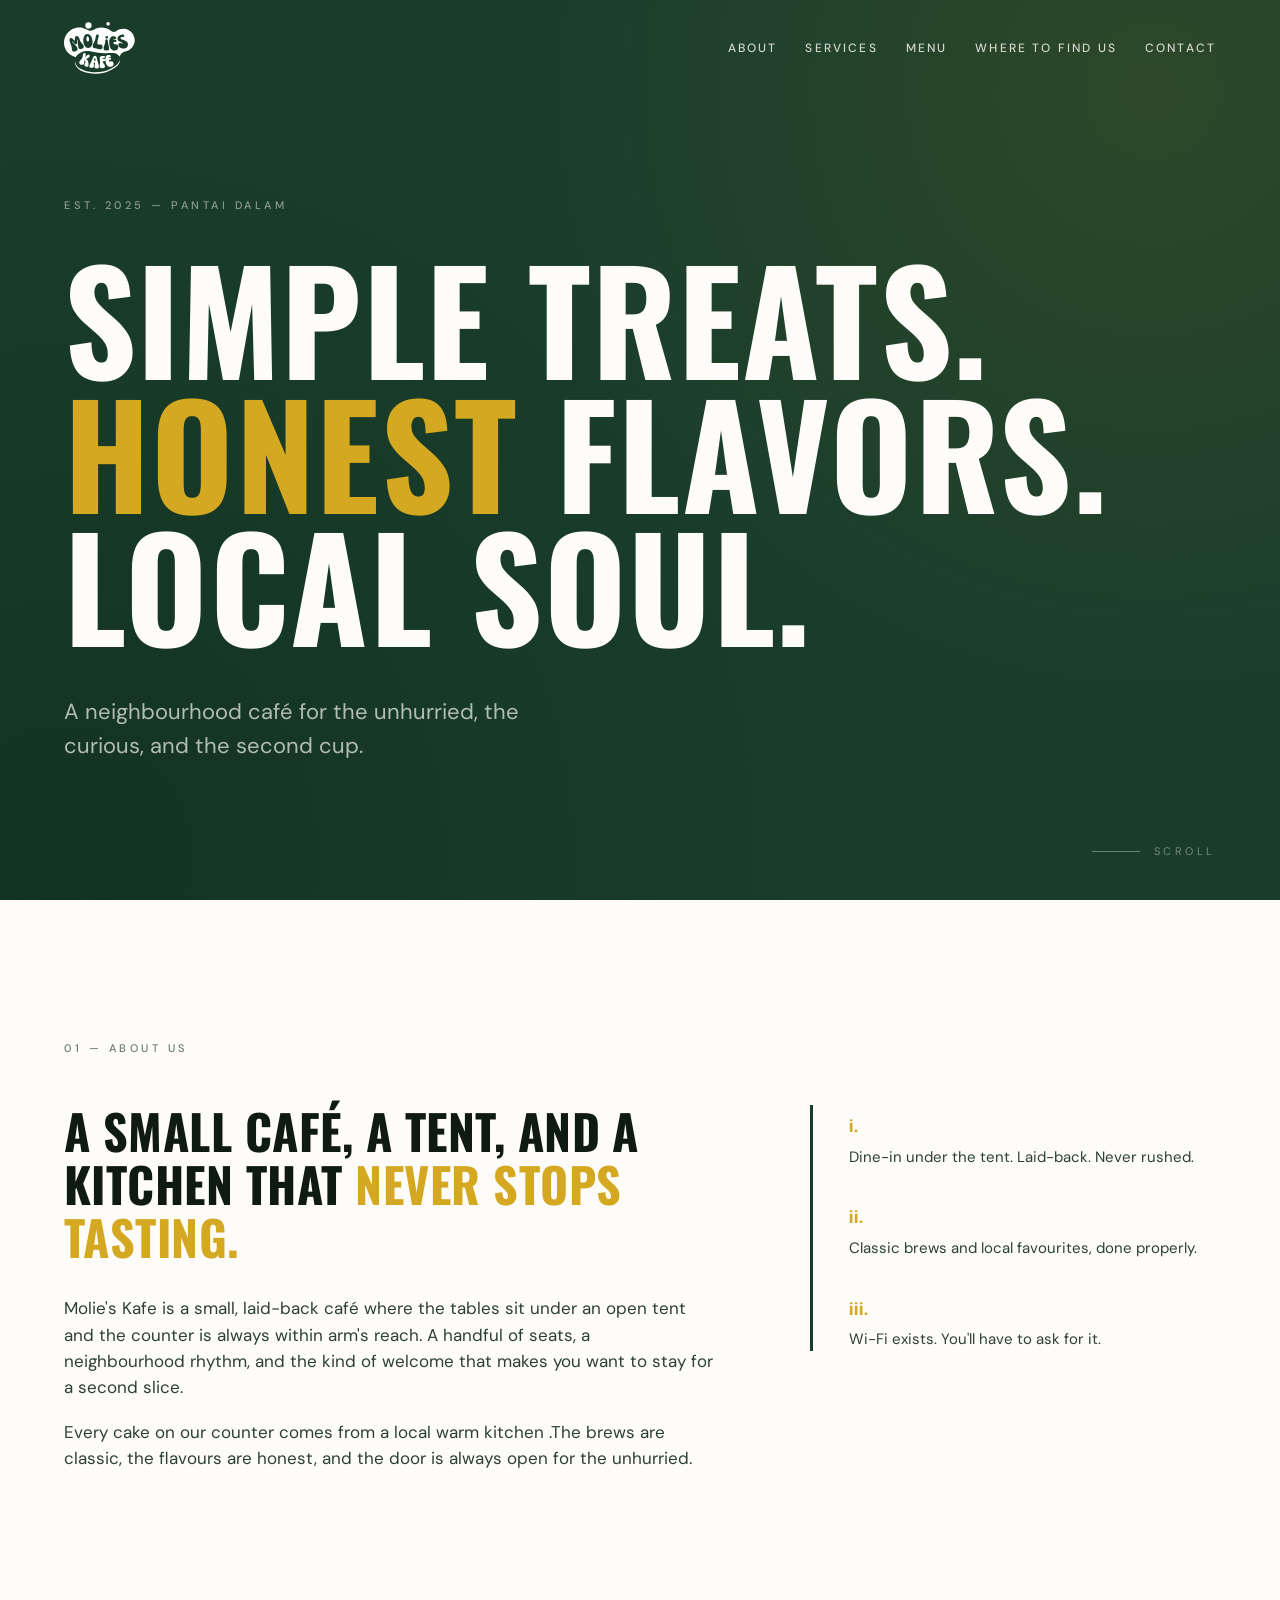
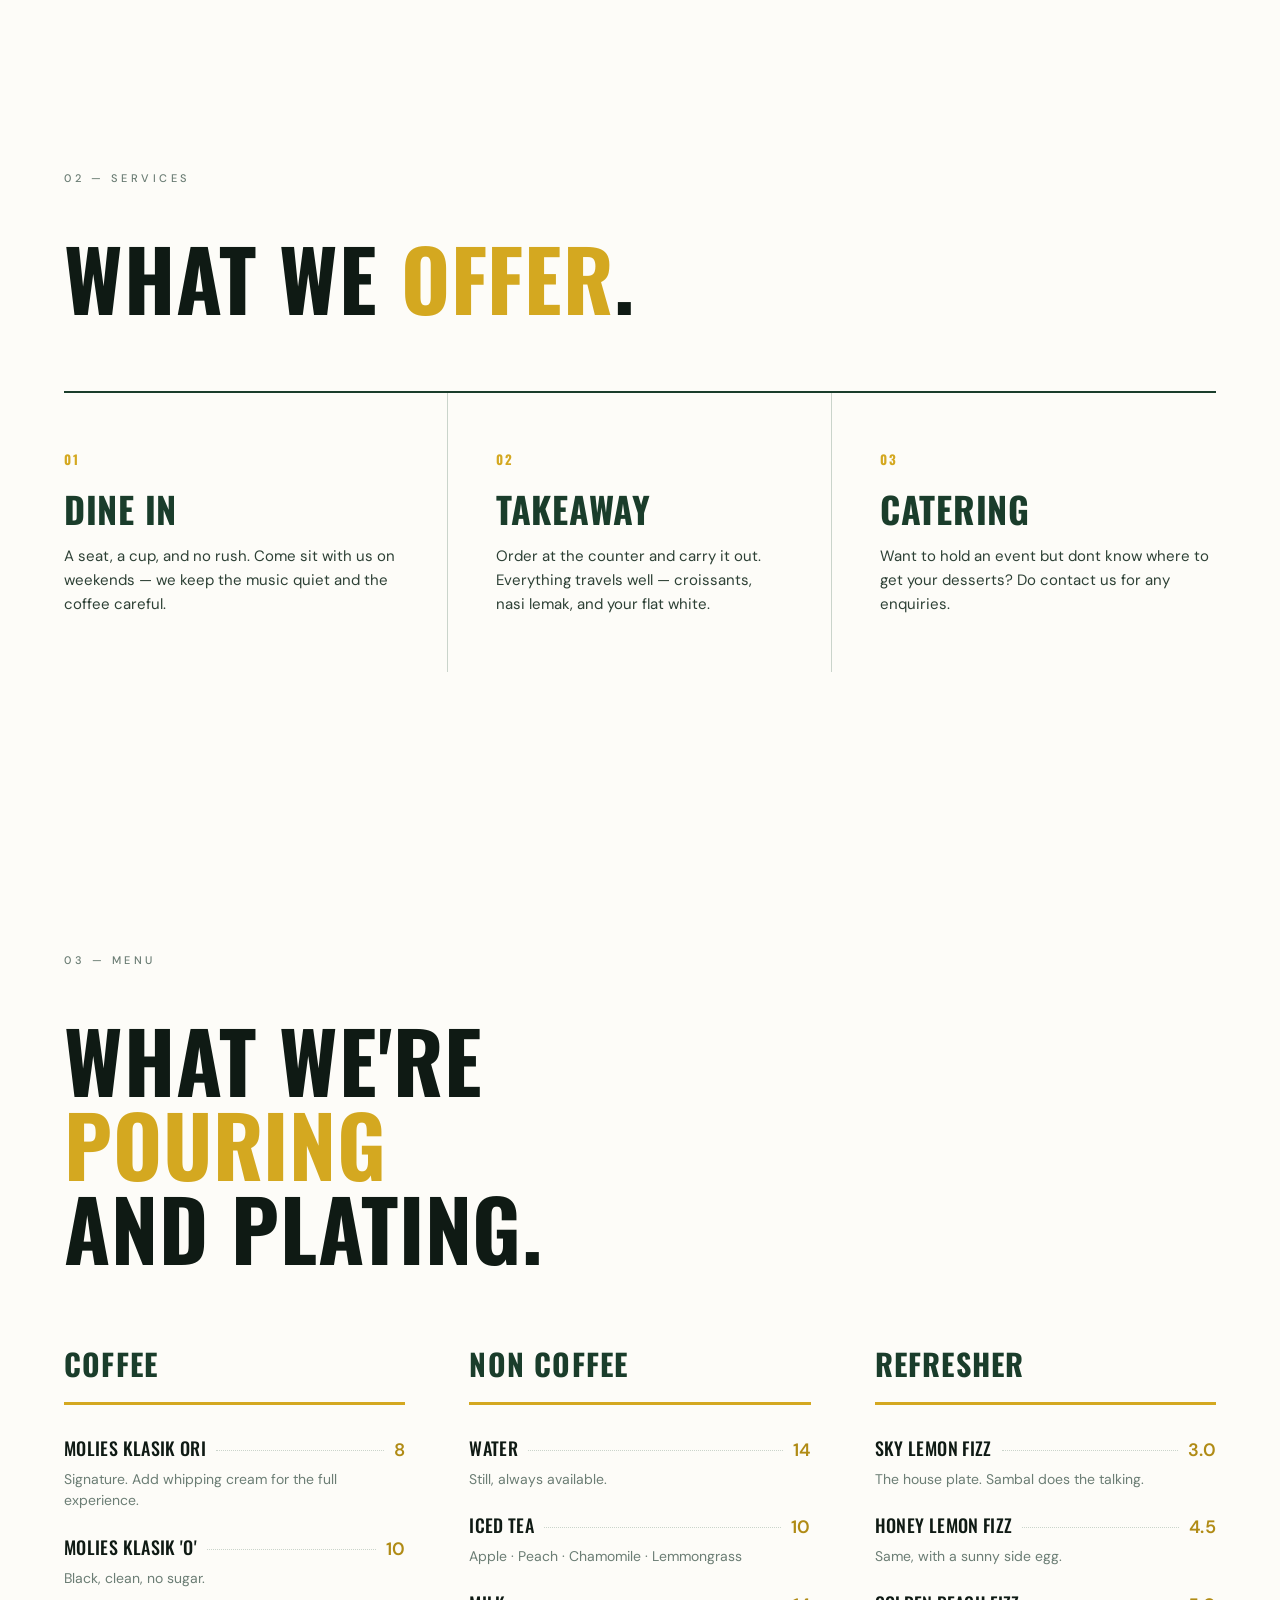
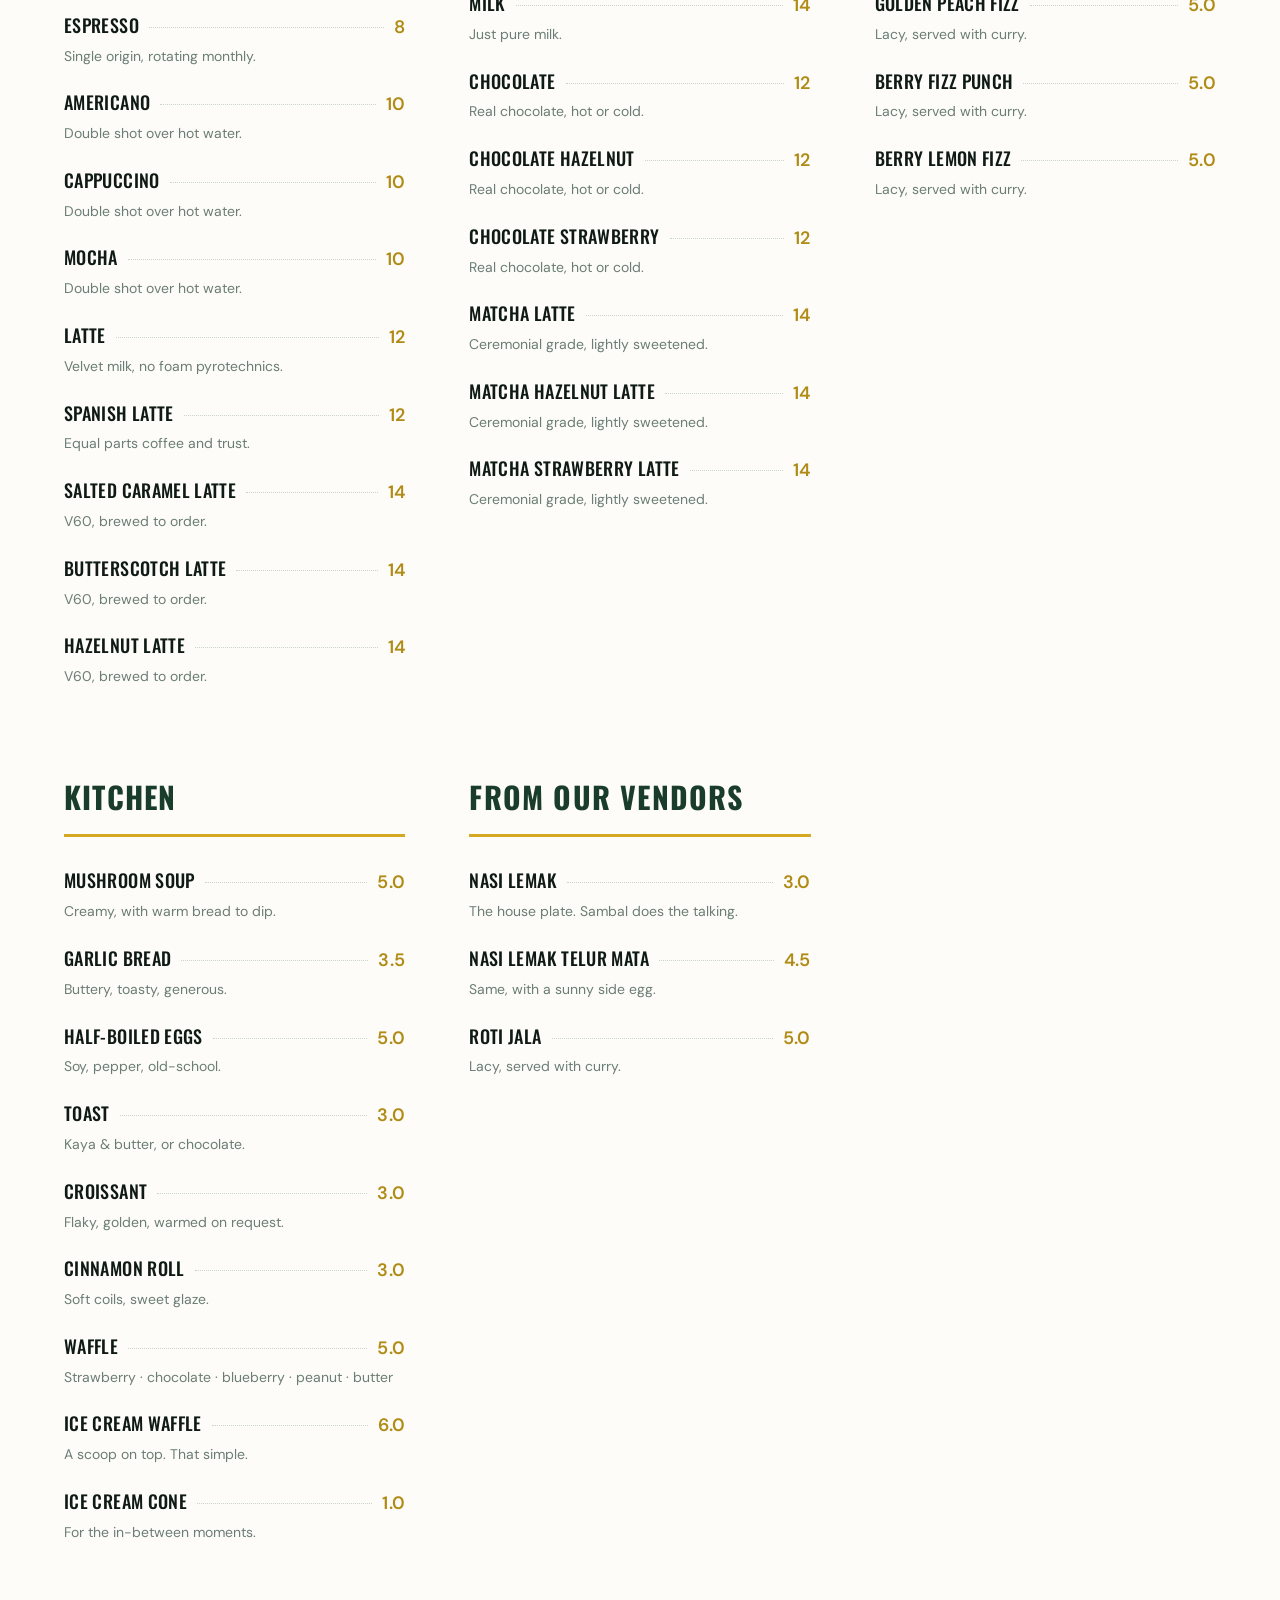
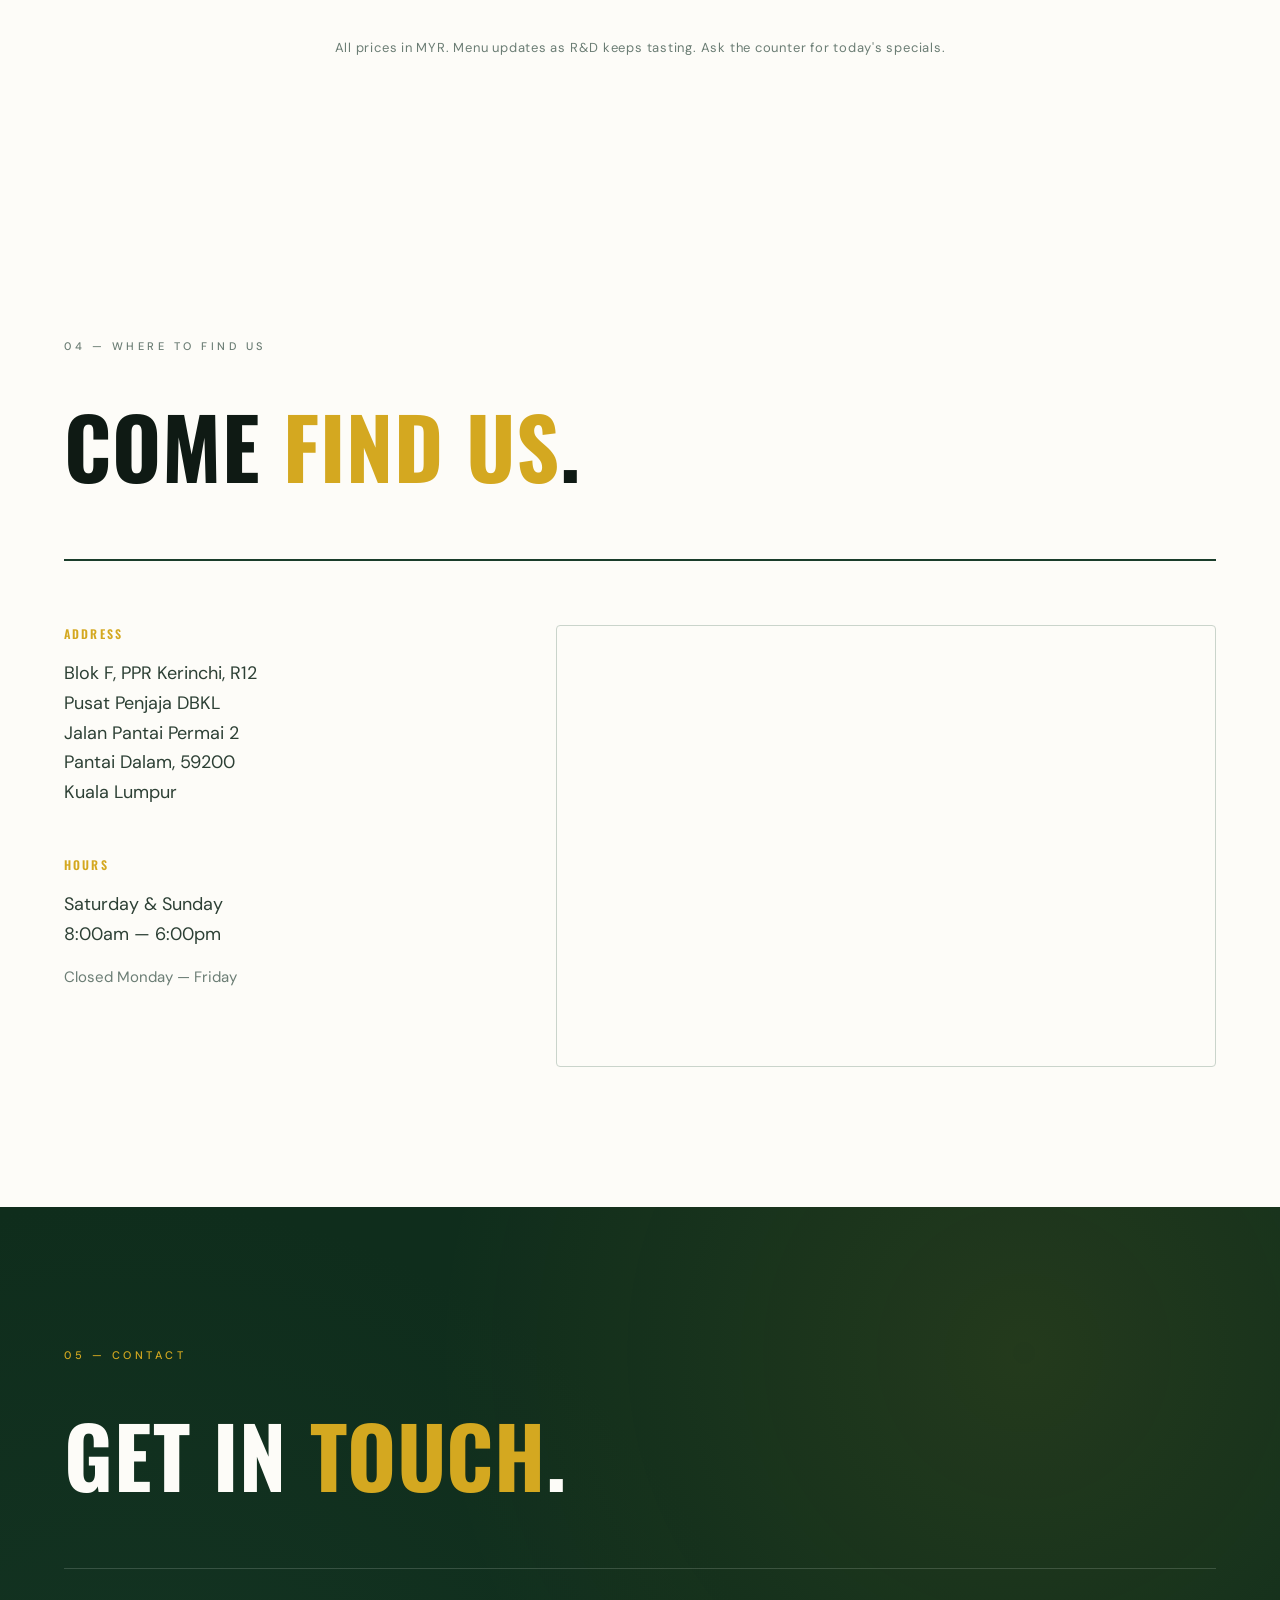
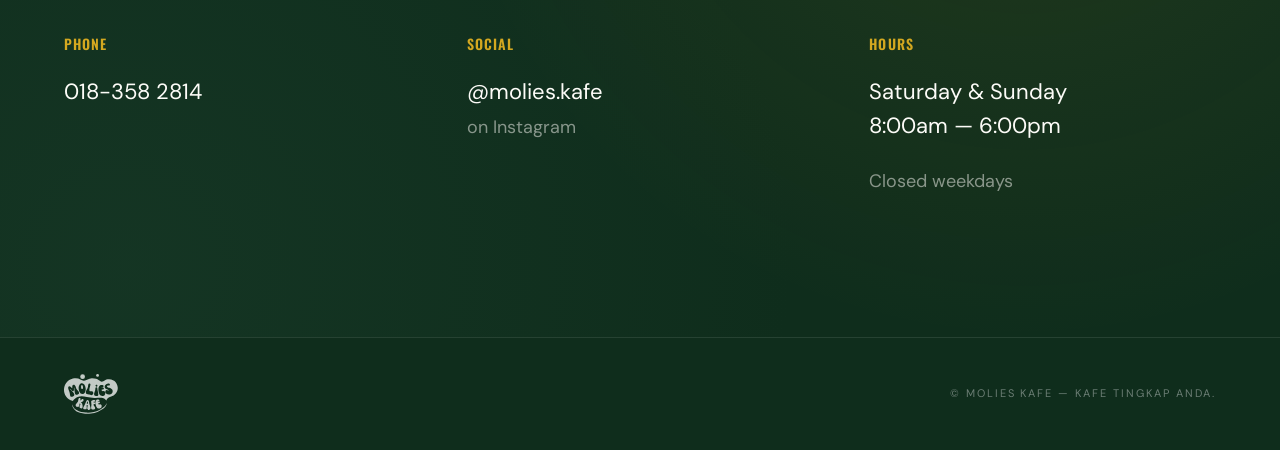
==== index.html @ 30ee0d77 "draft: menu copywriting" ====
<!DOCTYPE html>
<html lang="en">
<head>
  <meta charset="UTF-8" />
  <meta name="viewport" content="width=device-width, initial-scale=1.0" />
  <title>Molies Kafe — Slow Coffee, Quiet Mornings</title>
  <meta name="description" content="A neighbourhood café in Petaling Jaya serving carefully sourced coffee and unhurried food in a warm, lived-in space." />

  <link rel="preconnect" href="https://fonts.googleapis.com" />
  <link rel="preconnect" href="https://fonts.gstatic.com" crossorigin />
  <link href="https://fonts.googleapis.com/css2?family=Oswald:wght@400;500;600;700&family=DM+Sans:ital,opsz,wght@0,9..40,300;0,9..40,400;0,9..40,500;0,9..40,600;1,9..40,400&display=swap" rel="stylesheet" />

  <link rel="stylesheet" href="styles.css" />
</head>
<body>

  <!-- ============ HEADER ============ -->
  <header class="site-header" id="siteHeader">
    <a href="#top" class="logo"><img src="logo.svg" alt="Molies Kafe" class="logo-img" /></a>
    <nav class="nav" id="nav">
      <a href="#about">About</a>
      <a href="#services">Services</a>
      <a href="#menu">Menu</a>
      <a href="#find-us">Where to Find Us</a>
      <a href="#contact">Contact</a>
    </nav>
    <button class="nav-toggle" id="navToggle" aria-label="Toggle menu">
      <span></span><span></span><span></span>
    </button>
  </header>

  <!-- ============ HERO ============ -->
  <section class="hero" id="top">
    <div class="hero-inner">
      <div class="hero-meta">Est. 2025 — Pantai Dalam</div>
      <h1 class="hero-title">
        Simple Treats.<br />
        <em>Honest</em> Flavors.<br />
        Local Soul.
      </h1>
      <p class="hero-sub">A neighbourhood café for the unhurried, the curious, and the second cup.</p>
      <div class="hero-cue" aria-hidden="true">
        <span class="cue-line"></span>
        <span>Scroll</span>
      </div>
    </div>
  </section>

  <!-- ============ ABOUT ============ -->
  <section class="section" id="about">
    <div class="section-label">01 — About Us</div>
    <div class="about-grid">
      <div class="about-text">
        <h2>A small café, a tent, and a kitchen that <em>never stops tasting.</em></h2>
        <p>Molie's Kafe is a small, laid-back café where the tables sit under an open tent and the counter is always within arm's reach. A handful of seats, a neighbourhood rhythm, and the kind of welcome that makes you want to stay for a second slice.</p>
        <p>Every cake on our counter comes from a local warm kitchen .The brews are classic, the flavours are honest, and the door is always open for the unhurried.</p>
      </div>
      <aside class="about-side">
        <div class="value">
          <div class="value-num">i.</div>
          <div class="value-text">Dine-in under the tent. Laid-back. Never rushed.</div>
        </div>
        <div class="value">
          <div class="value-num">ii.</div>
          <div class="value-text">Classic brews and local favourites, done properly.</div>
        </div>
        <div class="value">
          <div class="value-num">iii.</div>
          <div class="value-text">Wi-Fi exists. You'll have to ask for it.</div>
        </div>
      </aside>
    </div>
  </section>

  <!-- ============ SERVICES ============ -->
  <section class="section services" id="services">
    <div class="section-label">02 — Services</div>
    <h2 class="section-title">What we <em>offer</em>.</h2>

    <div class="services-grid">
      <div class="service-card">
        <div class="service-num">01</div>
        <h3 class="service-title">Dine In</h3>
        <p class="service-desc">A seat, a cup, and no rush. Come sit with us on weekends — we keep the music quiet and the coffee careful.</p>
      </div>

      <div class="service-card">
        <div class="service-num">02</div>
        <h3 class="service-title">Takeaway</h3>
        <p class="service-desc">Order at the counter and carry it out. Everything travels well — croissants, nasi lemak, and your flat white.</p>
      </div>

      <div class="service-card">
        <div class="service-num">03</div>
        <h3 class="service-title">Catering</h3>
        <p class="service-desc">Want to hold an event but dont know where to get your desserts? Do contact us for any enquiries.</p>
      </div>
    </div>
  </section>

  <!-- ============ MENU ============ -->
  <section class="section menu" id="menu">
    <div class="section-label">03 — Menu</div>
    <h2 class="section-title">What we're <em>pouring</em><br />and plating.</h2>

    <div class="menu-grid">
      <div class="menu-col">
        <h3 class="menu-cat">Coffee</h3>
        <div class="menu-item">
          <div class="menu-item-name"><span>Molies Klasik Ori</span><span class="dots"></span><span class="menu-price">8</span></div>
          <div class="menu-item-desc">Signature. Add whipping cream for the full experience.</div>
        </div>
        <div class="menu-item">
          <div class="menu-item-name"><span>Molies Klasik 'O'</span><span class="dots"></span><span class="menu-price">10</span></div>
          <div class="menu-item-desc">Black, clean, no sugar.</div>
        </div>
        <div class="menu-item">
          <div class="menu-item-name"><span>Espresso</span><span class="dots"></span><span class="menu-price">8</span></div>
          <div class="menu-item-desc">Single origin, rotating monthly.</div>
        </div>
        <div class="menu-item">
          <div class="menu-item-name"><span>Americano</span><span class="dots"></span><span class="menu-price">10</span></div>
          <div class="menu-item-desc">Double shot over hot water.</div>
        </div>
        <div class="menu-item">
          <div class="menu-item-name"><span>Cappuccino</span><span class="dots"></span><span class="menu-price">10</span></div>
          <div class="menu-item-desc">Double shot over hot water.</div>
        </div>
        <div class="menu-item">
          <div class="menu-item-name"><span>Mocha</span><span class="dots"></span><span class="menu-price">10</span></div>
          <div class="menu-item-desc">Double shot over hot water.</div>
        </div>
        <div class="menu-item">
          <div class="menu-item-name"><span>Latte</span><span class="dots"></span><span class="menu-price">12</span></div>
          <div class="menu-item-desc">Velvet milk, no foam pyrotechnics.</div>
        </div>
        <div class="menu-item">
          <div class="menu-item-name"><span>Spanish Latte</span><span class="dots"></span><span class="menu-price">12</span></div>
          <div class="menu-item-desc">Equal parts coffee and trust.</div>
        </div>
        <div class="menu-item">
          <div class="menu-item-name"><span>Salted Caramel Latte</span><span class="dots"></span><span class="menu-price">14</span></div>
          <div class="menu-item-desc">V60, brewed to order.</div>
        </div>
        <div class="menu-item">
          <div class="menu-item-name"><span>Butterscotch Latte</span><span class="dots"></span><span class="menu-price">14</span></div>
          <div class="menu-item-desc">V60, brewed to order.</div>
        </div>
        <div class="menu-item">
          <div class="menu-item-name"><span>Hazelnut Latte</span><span class="dots"></span><span class="menu-price">14</span></div>
          <div class="menu-item-desc">V60, brewed to order.</div>
        </div>
      </div>

      <div class="menu-col">
        <h3 class="menu-cat">Non Coffee</h3>
        <div class="menu-item">
          <div class="menu-item-name"><span>Water</span><span class="dots"></span><span class="menu-price">14</span></div>
          <div class="menu-item-desc">Still, always available.</div>
        </div>
        <div class="menu-item">
          <div class="menu-item-name"><span>Iced Tea</span><span class="dots"></span><span class="menu-price">10</span></div>
          <div class="menu-item-desc">Apple · Peach · Chamomile · Lemmongrass</div>
        </div>
        <div class="menu-item">
          <div class="menu-item-name"><span>Milk</span><span class="dots"></span><span class="menu-price">14</span></div>
          <div class="menu-item-desc">Just pure milk.</div>
        </div>
        <div class="menu-item">
          <div class="menu-item-name"><span>Chocolate</span><span class="dots"></span><span class="menu-price">12</span></div>
          <div class="menu-item-desc">Real chocolate, hot or cold.</div>
        </div>
        <div class="menu-item">
          <div class="menu-item-name"><span>Chocolate Hazelnut</span><span class="dots"></span><span class="menu-price">12</span></div>
          <div class="menu-item-desc">Real chocolate, hot or cold.</div>
        </div>
        <div class="menu-item">
          <div class="menu-item-name"><span>Chocolate Strawberry</span><span class="dots"></span><span class="menu-price">12</span></div>
          <div class="menu-item-desc">Real chocolate, hot or cold.</div>
        </div>
        <div class="menu-item">
          <div class="menu-item-name"><span>Matcha Latte</span><span class="dots"></span><span class="menu-price">14</span></div>
          <div class="menu-item-desc">Ceremonial grade, lightly sweetened.</div>
        </div>
        <div class="menu-item">
          <div class="menu-item-name"><span>Matcha Hazelnut Latte</span><span class="dots"></span><span class="menu-price">14</span></div>
          <div class="menu-item-desc">Ceremonial grade, lightly sweetened.</div>
        </div>
        <div class="menu-item">
          <div class="menu-item-name"><span>Matcha Strawberry Latte</span><span class="dots"></span><span class="menu-price">14</span></div>
          <div class="menu-item-desc">Ceremonial grade, lightly sweetened.</div>
        </div>
      </div>

      <div class="menu-col">
        <h3 class="menu-cat">Refresher</h3>
        <div class="menu-item">
          <div class="menu-item-name"><span>Sky Lemon Fizz</span><span class="dots"></span><span class="menu-price">3.0</span></div>
          <div class="menu-item-desc">The house plate. Sambal does the talking.</div>
        </div>
        <div class="menu-item">
          <div class="menu-item-name"><span>Honey Lemon Fizz</span><span class="dots"></span><span class="menu-price">4.5</span></div>
          <div class="menu-item-desc">Same, with a sunny side egg.</div>
        </div>
        <div class="menu-item">
          <div class="menu-item-name"><span>Golden Peach Fizz</span><span class="dots"></span><span class="menu-price">5.0</span></div>
          <div class="menu-item-desc">Lacy, served with curry.</div>
        </div>
        <div class="menu-item">
          <div class="menu-item-name"><span>Berry Fizz Punch</span><span class="dots"></span><span class="menu-price">5.0</span></div>
          <div class="menu-item-desc">Lacy, served with curry.</div>
        </div>
        <div class="menu-item">
          <div class="menu-item-name"><span>Berry Lemon Fizz</span><span class="dots"></span><span class="menu-price">5.0</span></div>
          <div class="menu-item-desc">Lacy, served with curry.</div>
        </div>
      </div>

      <div class="menu-col">
        <h3 class="menu-cat">Kitchen</h3>
        <div class="menu-item">
          <div class="menu-item-name"><span>Mushroom Soup</span><span class="dots"></span><span class="menu-price">5.0</span></div>
          <div class="menu-item-desc">Creamy, with warm bread to dip.</div>
        </div>
        <div class="menu-item">
          <div class="menu-item-name"><span>Garlic Bread</span><span class="dots"></span><span class="menu-price">3.5</span></div>
          <div class="menu-item-desc">Buttery, toasty, generous.</div>
        </div>
        <div class="menu-item">
          <div class="menu-item-name"><span>Half-Boiled Eggs</span><span class="dots"></span><span class="menu-price">5.0</span></div>
          <div class="menu-item-desc">Soy, pepper, old-school.</div>
        </div>
        <div class="menu-item">
          <div class="menu-item-name"><span>Toast</span><span class="dots"></span><span class="menu-price">3.0</span></div>
          <div class="menu-item-desc">Kaya & butter, or chocolate.</div>
        </div>
        <div class="menu-item">
          <div class="menu-item-name"><span>Croissant</span><span class="dots"></span><span class="menu-price">3.0</span></div>
          <div class="menu-item-desc">Flaky, golden, warmed on request.</div>
        </div>
        <div class="menu-item">
          <div class="menu-item-name"><span>Cinnamon Roll</span><span class="dots"></span><span class="menu-price">3.0</span></div>
          <div class="menu-item-desc">Soft coils, sweet glaze.</div>
        </div>
        <div class="menu-item">
          <div class="menu-item-name"><span>Waffle</span><span class="dots"></span><span class="menu-price">5.0</span></div>
          <div class="menu-item-desc">Strawberry · chocolate · blueberry · peanut · butter</div>
        </div><div class="menu-item">
          <div class="menu-item-name"><span>Ice Cream Waffle</span><span class="dots"></span><span class="menu-price">6.0</span></div>
          <div class="menu-item-desc">A scoop on top. That simple.</div>
        </div><div class="menu-item">
          <div class="menu-item-name"><span>Ice Cream Cone</span><span class="dots"></span><span class="menu-price">1.0</span></div>
          <div class="menu-item-desc">For the in-between moments.</div>
        </div>
      </div>

      <div class="menu-col">
        <h3 class="menu-cat">From Our Vendors</h3>
        <div class="menu-item">
          <div class="menu-item-name"><span>Nasi Lemak</span><span class="dots"></span><span class="menu-price">3.0</span></div>
          <div class="menu-item-desc">The house plate. Sambal does the talking.</div>
        </div>
        <div class="menu-item">
          <div class="menu-item-name"><span>Nasi Lemak Telur Mata</span><span class="dots"></span><span class="menu-price">4.5</span></div>
          <div class="menu-item-desc">Same, with a sunny side egg.</div>
        </div>
        <div class="menu-item">
          <div class="menu-item-name"><span>Roti Jala</span><span class="dots"></span><span class="menu-price">5.0</span></div>
          <div class="menu-item-desc">Lacy, served with curry.</div>
        </div>
      </div>
    </div>

    <p class="menu-note">All prices in MYR. Menu updates as R&D keeps tasting. Ask the counter for today's specials.</p>
  </section>

  <!-- ============ WHERE TO FIND US ============ -->
  <section class="section find-us-section" id="find-us">
    <div class="section-label">04 — Where to Find Us</div>
    <h2 class="section-title">Come <em>find us</em>.</h2>

    <div class="find-us-grid">
      <div class="find-us-info">
        <div class="find-us-block">
          <div class="find-us-label">Address</div>
          <p>Blok F, PPR Kerinchi, R12<br />Pusat Penjaja DBKL<br />Jalan Pantai Permai 2<br />Pantai Dalam, 59200<br />Kuala Lumpur</p>
        </div>

        <div class="find-us-block">
          <div class="find-us-label">Hours</div>
          <p>Saturday &amp; Sunday<br />8:00am — 6:00pm</p>
          <p><em>Closed Monday — Friday</em></p>
        </div>
      </div>

      <div class="find-us-map">
        <iframe
          src="https://maps.google.com/maps?q=Molies+Kafe+Pantai+Dalam+Kuala+Lumpur&output=embed"
          title="Molies Kafe location"
          allowfullscreen=""
          loading="lazy"
          referrerpolicy="no-referrer-when-downgrade">
        </iframe>
      </div>
    </div>
  </section>

  <!-- ============ CONTACT ============ -->
  <section class="section contact" id="contact">
    <div class="contact-inner">
      <div class="section-label">05 — Contact</div>
      <h2 class="section-title">Get in <em>touch</em>.</h2>

      <div class="contact-grid contact-grid--centered">
        <div class="contact-block">
          <div class="contact-label">Phone</div>
          <p>018-358 2814</p>
        </div>

        <div class="contact-block">
          <div class="contact-label">Social</div>
          <p>@molies.kafe<br /><em>on Instagram</em></p>
        </div>

        <div class="contact-block">
          <div class="contact-label">Hours</div>
          <p>Saturday &amp; Sunday<br />8:00am — 6:00pm</p>
          <p><em>Closed weekdays</em></p>
        </div>
      </div>
    </div>
  </section>

  <!-- ============ FOOTER ============ -->
  <footer class="footer">
    <div class="footer-mark"><img src="logo.svg" alt="Molies Kafe" class="logo-img logo-img--footer" /></div>
    <div class="footer-text">© Molies Kafe — Kafe tingkap anda.</div>
  </footer>

  <script src="script.js"></script>
</body>
</html>
---- styles.css ----
/* =========================================================
   MOLIES KAFE — STYLES
   Bold kampung-café aesthetic. Deep forest green + warm gold + white.
   Two fonts: Oswald (display), DM Sans (body).
   ========================================================= */

*, *::before, *::after {
  box-sizing: border-box;
  margin: 0;
  padding: 0;
}

:root {
  /* Color */
  --bg:         #FDFCF8;   /* warm white */
  --bg-warm:    #EEF3EF;   /* light green tint */
  --ink:        #0F1A14;   /* near-black */
  --ink-soft:   #2D4035;   /* dark green text */
  --muted:      #6B7D74;   /* muted green-grey */
  --accent:     #D4A820;   /* warm gold */
  --accent-deep:#B08B15;
  --green:      #1A3D2B;   /* deep forest green */
  --green-dark: #0F2D1C;
  --line:       #CAD4CB;   /* green-tinted hairline */

  /* Type */
  --font-display: 'Oswald', 'Impact', sans-serif;
  --font-body:    'DM Sans', system-ui, sans-serif;

  /* Layout */
  --container: 1280px;
  --gutter:    clamp(20px, 5vw, 64px);
}

html { scroll-behavior: smooth; }

body {
  background: var(--bg);
  color: var(--ink);
  font-family: var(--font-body);
  font-weight: 400;
  line-height: 1.55;
  font-size: 17px;
  -webkit-font-smoothing: antialiased;
  text-rendering: optimizeLegibility;
  overflow-x: hidden;
}

a { color: inherit; text-decoration: none; }
img { max-width: 100%; display: block; }
button { font: inherit; }

/* =========================================================
   HEADER
   ========================================================= */
.site-header {
  position: fixed;
  top: 0; left: 0; right: 0;
  z-index: 100;
  display: flex;
  align-items: center;
  justify-content: space-between;
  padding: 22px var(--gutter);
  transition: background 0.3s ease, padding 0.3s ease, border-color 0.3s ease;
  border-bottom: 1px solid transparent;
}

.site-header.scrolled {
  background: rgba(15, 45, 28, 0.96);
  backdrop-filter: blur(10px);
  -webkit-backdrop-filter: blur(10px);
  padding: 14px var(--gutter);
  border-bottom-color: rgba(202, 212, 203, 0.15);
}

.logo {
  display: flex;
  align-items: center;
  flex-shrink: 0;
}

.logo-img {
  height: 52px;
  width: auto;
  display: block;
}

.logo-img--footer {
  height: 40px;
  opacity: 0.75;
}

.nav { display: flex; gap: 28px; }

.nav a {
  font-size: 12px;
  font-weight: 500;
  text-transform: uppercase;
  letter-spacing: 0.18em;
  color: rgba(253, 252, 248, 0.8);
  position: relative;
  padding: 6px 0;
  transition: color 0.2s ease;
}
.nav a::after {
  content: '';
  position: absolute;
  bottom: 0; left: 0;
  width: 0;
  height: 2px;
  background: var(--accent);
  transition: width 0.35s ease;
}
.nav a:hover { color: var(--accent); }
.nav a:hover::after { width: 100%; }

.nav-toggle {
  display: none;
  flex-direction: column;
  gap: 5px;
  background: none;
  border: none;
  cursor: pointer;
  padding: 8px;
  z-index: 101;
}
.nav-toggle span {
  width: 24px;
  height: 1.5px;
  background: #FDFCF8;
  transition: transform 0.3s, opacity 0.3s;
}
.nav-toggle.open span:nth-child(1) { transform: translateY(7px) rotate(45deg); }
.nav-toggle.open span:nth-child(2) { opacity: 0; }
.nav-toggle.open span:nth-child(3) { transform: translateY(-7px) rotate(-45deg); }

/* =========================================================
   HERO
   ========================================================= */
.hero {
  position: relative;
  background: var(--green);
  overflow: hidden;
}
.hero::before {
  content: '';
  position: absolute;
  inset: 0;
  background:
    radial-gradient(circle at 90% 10%, rgba(212, 168, 32, 0.1) 0%, transparent 45%),
    radial-gradient(circle at 5% 95%, rgba(15, 45, 28, 0.6) 0%, transparent 50%);
  pointer-events: none;
}

.hero-inner {
  position: relative;
  z-index: 2;
  max-width: var(--container);
  margin: 0 auto;
  padding: 160px var(--gutter) 100px;
  display: flex;
  flex-direction: column;
  justify-content: center;
  min-height: 100vh;
}

.hero-meta {
  font-size: 11px;
  letter-spacing: 0.32em;
  font-weight: 500;
  color: rgba(253, 252, 248, 0.5);
  margin-bottom: 36px;
  text-transform: uppercase;
  animation: fadeUp 0.9s ease-out backwards;
}

.hero-title {
  font-family: var(--font-display);
  font-weight: 700;
  font-size: clamp(48px, 11vw, 168px);
  line-height: 0.95;
  letter-spacing: 0.01em;
  color: #FDFCF8;
  margin-bottom: 44px;
  text-transform: uppercase;
  animation: fadeUp 1s ease-out 0.1s backwards;
}
.hero-title em {
  font-style: normal;
  color: var(--accent);
}

.hero-sub {
  font-family: var(--font-body);
  font-size: clamp(18px, 2vw, 22px);
  font-weight: 400;
  color: rgba(253, 252, 248, 0.68);
  max-width: 480px;
  animation: fadeUp 1s ease-out 0.3s backwards;
}

.hero-cue {
  position: absolute;
  bottom: 40px;
  right: var(--gutter);
  display: flex;
  align-items: center;
  gap: 14px;
  font-size: 11px;
  letter-spacing: 0.32em;
  text-transform: uppercase;
  color: rgba(253, 252, 248, 0.4);
  animation: fadeUp 1s ease-out 0.6s backwards;
}
.cue-line {
  width: 48px;
  height: 1px;
  background: rgba(253, 252, 248, 0.35);
  animation: cuePulse 2.4s ease-in-out infinite;
}

@keyframes fadeUp {
  from { opacity: 0; transform: translateY(28px); }
  to   { opacity: 1; transform: translateY(0); }
}
@keyframes cuePulse {
  0%, 100% { opacity: 0.4; transform: scaleX(0.8); transform-origin: left; }
  50%      { opacity: 1;   transform: scaleX(1);   transform-origin: left; }
}

/* =========================================================
   SECTION SHARED
   ========================================================= */
.section {
  position: relative;
  z-index: 2;
  max-width: var(--container);
  margin: 0 auto;
  padding: 140px var(--gutter);
}

.section-label {
  font-size: 11px;
  letter-spacing: 0.32em;
  text-transform: uppercase;
  color: var(--muted);
  margin-bottom: 48px;
  font-weight: 500;
}

.section-title {
  font-family: var(--font-display);
  font-weight: 700;
  font-size: clamp(40px, 7vw, 84px);
  line-height: 1.0;
  letter-spacing: 0.01em;
  margin-bottom: 72px;
  max-width: 14ch;
  text-transform: uppercase;
}
.section-title em {
  font-style: normal;
  color: var(--accent);
}

/* =========================================================
   ABOUT
   ========================================================= */
.about-grid {
  display: grid;
  grid-template-columns: 1.6fr 1fr;
  gap: 96px;
  align-items: start;
}

.about-text h2 {
  font-family: var(--font-display);
  font-weight: 700;
  font-size: clamp(28px, 4vw, 48px);
  line-height: 1.1;
  letter-spacing: 0.01em;
  margin-bottom: 32px;
  text-transform: uppercase;
}
.about-text h2 em { font-style: normal; color: var(--accent); }

.about-text p {
  margin-bottom: 18px;
  color: var(--ink-soft);
  max-width: 56ch;
}

.about-side {
  display: flex;
  flex-direction: column;
  gap: 36px;
  border-left: 3px solid var(--green);
  padding-left: 36px;
  padding-top: 8px;
}

.value-num {
  font-family: var(--font-display);
  font-weight: 700;
  font-size: 16px;
  color: var(--accent);
  margin-bottom: 8px;
  letter-spacing: 0.06em;
}
.value-text {
  font-size: 15px;
  color: var(--ink-soft);
  line-height: 1.5;
}

/* =========================================================
   SERVICES
   ========================================================= */
.services-grid {
  display: grid;
  grid-template-columns: repeat(3, 1fr);
  gap: 0;
  border-top: 2px solid var(--green);
}

.service-card {
  padding: 56px 48px 56px 0;
  border-right: 1px solid var(--line);
  padding-right: 48px;
}
.service-card:first-child { padding-left: 0; }
.service-card:last-child { border-right: none; padding-right: 0; padding-left: 48px; }
.service-card:nth-child(2) { padding-left: 48px; }

.service-num {
  font-family: var(--font-display);
  font-weight: 700;
  font-size: 13px;
  color: var(--accent);
  letter-spacing: 0.12em;
  margin-bottom: 20px;
}

.service-title {
  font-family: var(--font-display);
  font-weight: 700;
  font-size: clamp(24px, 3vw, 36px);
  line-height: 1.1;
  letter-spacing: 0.02em;
  text-transform: uppercase;
  color: var(--green);
  margin-bottom: 16px;
}

.service-desc {
  font-size: 15px;
  color: var(--ink-soft);
  line-height: 1.6;
  max-width: 34ch;
}

/* =========================================================
   WHERE TO FIND US
   ========================================================= */
.find-us-grid {
  display: grid;
  grid-template-columns: 1fr 1.6fr;
  gap: 80px;
  align-items: start;
  border-top: 2px solid var(--green);
  padding-top: 64px;
}

.find-us-info {
  display: flex;
  flex-direction: column;
  gap: 48px;
}

.find-us-label {
  font-family: var(--font-display);
  font-weight: 600;
  font-size: 12px;
  color: var(--accent);
  letter-spacing: 0.18em;
  text-transform: uppercase;
  margin-bottom: 16px;
}

.find-us-block p {
  font-size: 18px;
  line-height: 1.65;
  color: var(--ink-soft);
  margin-bottom: 12px;
}
.find-us-block p:last-child { margin-bottom: 0; }
.find-us-block p em {
  font-style: normal;
  color: var(--muted);
  font-size: 15px;
}

.find-us-map {
  border-radius: 4px;
  overflow: hidden;
  border: 1px solid var(--line);
}
.find-us-map iframe {
  width: 100%;
  height: 440px;
  border: 0;
  display: block;
}

/* =========================================================
   MENU
   ========================================================= */
.menu-grid {
  display: grid;
  grid-template-columns: repeat(3, 1fr);
  gap: 64px 64px;
}

.menu-cat {
  font-family: var(--font-display);
  font-weight: 700;
  font-size: 30px;
  color: var(--green);
  margin-bottom: 30px;
  padding-bottom: 14px;
  border-bottom: 3px solid var(--accent);
  letter-spacing: 0.04em;
  text-transform: uppercase;
}

.menu-item { margin-bottom: 22px; }

.menu-item-name {
  display: flex;
  align-items: baseline;
  font-family: var(--font-display);
  font-weight: 500;
  font-size: 18px;
  color: var(--ink);
  margin-bottom: 4px;
  gap: 10px;
  letter-spacing: 0.02em;
  text-transform: uppercase;
}
.menu-item-name > span:first-child { flex-shrink: 0; }

.dots {
  flex: 1;
  border-bottom: 1px dotted var(--line);
  position: relative;
  top: -5px;
  min-width: 20px;
}

.menu-price {
  font-family: var(--font-body);
  font-weight: 600;
  color: var(--accent-deep);
  flex-shrink: 0;
}

.menu-item-desc {
  font-size: 14px;
  color: var(--muted);
}

.menu-note {
  margin-top: 72px;
  text-align: center;
  font-size: 13px;
  color: var(--muted);
  letter-spacing: 0.06em;
}

/* =========================================================
   CONTACT  (dark green band)
   ========================================================= */
.contact {
  background: var(--green-dark);
  color: var(--bg);
  max-width: 100%;
  padding-left: 0;
  padding-right: 0;
  position: relative;
  overflow: hidden;
}
.contact::before {
  content: '';
  position: absolute;
  inset: 0;
  background:
    radial-gradient(circle at 80% 20%, rgba(212, 168, 32, 0.1) 0%, transparent 50%),
    radial-gradient(circle at 10% 90%, rgba(26, 61, 43, 0.5) 0%, transparent 50%);
  pointer-events: none;
}
.contact-inner {
  position: relative;
  max-width: var(--container);
  margin: 0 auto;
  padding: 0 var(--gutter);
}

.contact .section-label { color: var(--accent); }
.contact .section-title { color: var(--bg); }

.contact-grid {
  display: grid;
  grid-template-columns: repeat(3, 1fr);
  gap: 56px;
  border-top: 1px solid rgba(202, 212, 203, 0.2);
  padding-top: 64px;
}

.contact-label {
  font-family: var(--font-display);
  font-weight: 600;
  font-size: 14px;
  color: var(--accent);
  margin-bottom: 20px;
  letter-spacing: 0.08em;
  text-transform: uppercase;
}

.contact-block p {
  font-family: var(--font-body);
  font-weight: 400;
  font-size: 22px;
  line-height: 1.55;
  margin-bottom: 20px;
  color: var(--bg);
}
.contact-block p:last-child { margin-bottom: 0; }
.contact-block p em {
  font-style: normal;
  color: rgba(253, 252, 248, 0.5);
  font-size: 18px;
}

/* =========================================================
   FOOTER
   ========================================================= */
.footer {
  background: var(--green-dark);
  color: var(--muted);
  padding: 36px var(--gutter);
  display: flex;
  justify-content: space-between;
  align-items: center;
  border-top: 1px solid rgba(202, 212, 203, 0.12);
  position: relative;
  z-index: 2;
}

.footer-mark {
  display: flex;
  align-items: center;
}

.footer-text {
  font-size: 11px;
  letter-spacing: 0.18em;
  text-transform: uppercase;
}

/* =========================================================
   RESPONSIVE
   ========================================================= */
@media (max-width: 880px) {
  .nav {
    display: none;
    position: fixed;
    top: 0; right: 0;
    height: 100vh;
    width: 78%;
    max-width: 340px;
    background: var(--green);
    flex-direction: column;
    padding: 110px 40px;
    gap: 28px;
    border-left: 1px solid rgba(202, 212, 203, 0.15);
    box-shadow: -10px 0 40px rgba(0, 0, 0, 0.3);
  }
  .nav.open { display: flex; }
  .nav a { font-size: 16px; letter-spacing: 0.14em; color: rgba(253, 252, 248, 0.85); }

  .nav-toggle { display: flex; }

  .hero-inner { padding: 130px var(--gutter) 90px; min-height: 90vh; }
  .hero-cue { display: none; }

  .section { padding: 90px var(--gutter); }

  .about-grid { grid-template-columns: 1fr; gap: 48px; }
  .about-side {
    border-left: none;
    border-top: 3px solid var(--green);
    padding-left: 0;
    padding-top: 36px;
  }

  .menu-grid { grid-template-columns: 1fr; gap: 48px; }

  .services-grid { grid-template-columns: 1fr; }
  .service-card {
    padding: 36px 0;
    border-right: none;
    border-bottom: 1px solid var(--line);
  }
  .service-card:first-child { padding-top: 36px; }
  .service-card:last-child { border-bottom: none; padding-left: 0; }
  .service-card:nth-child(2) { padding-left: 0; }

  .find-us-grid { grid-template-columns: 1fr; gap: 48px; }
  .find-us-map iframe { height: 300px; }

  .contact-grid { grid-template-columns: 1fr; gap: 36px; }
  .contact-block p { font-size: 18px; }

  .footer { flex-direction: column; gap: 14px; text-align: center; }
}
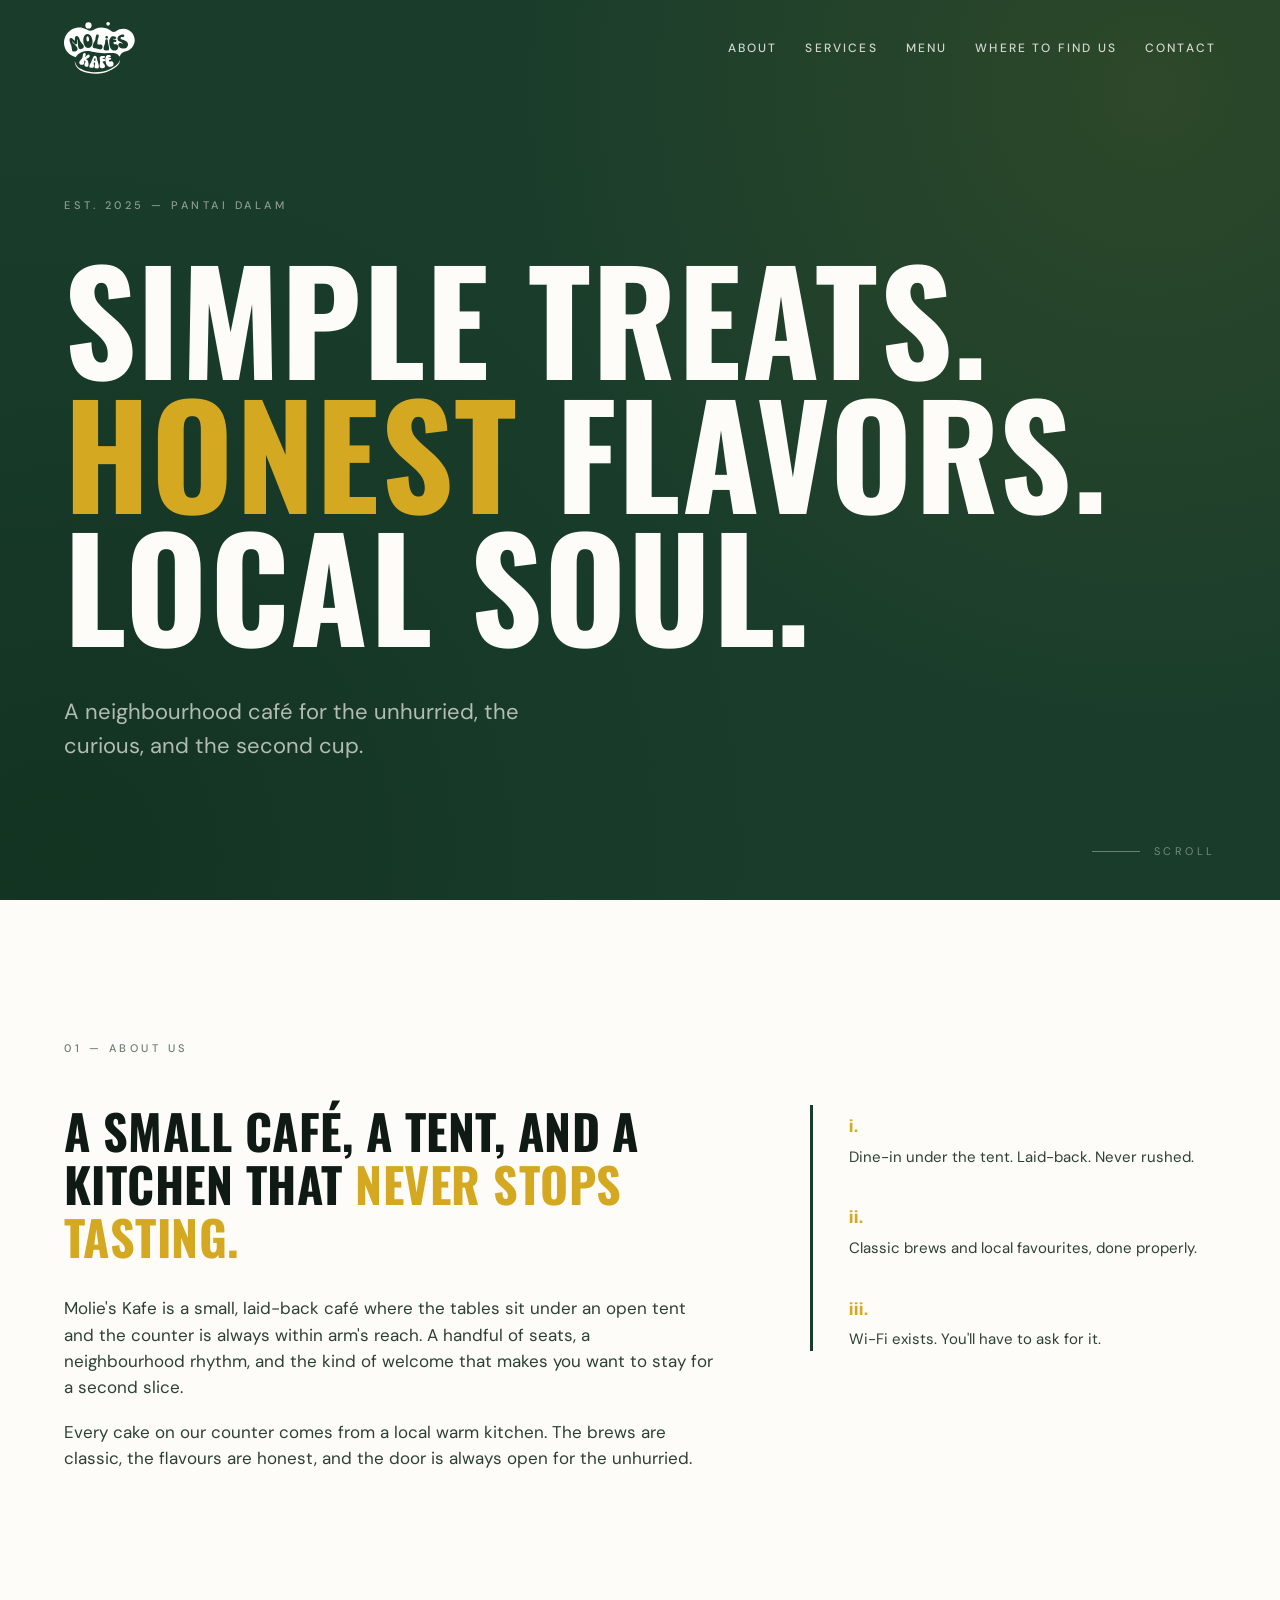
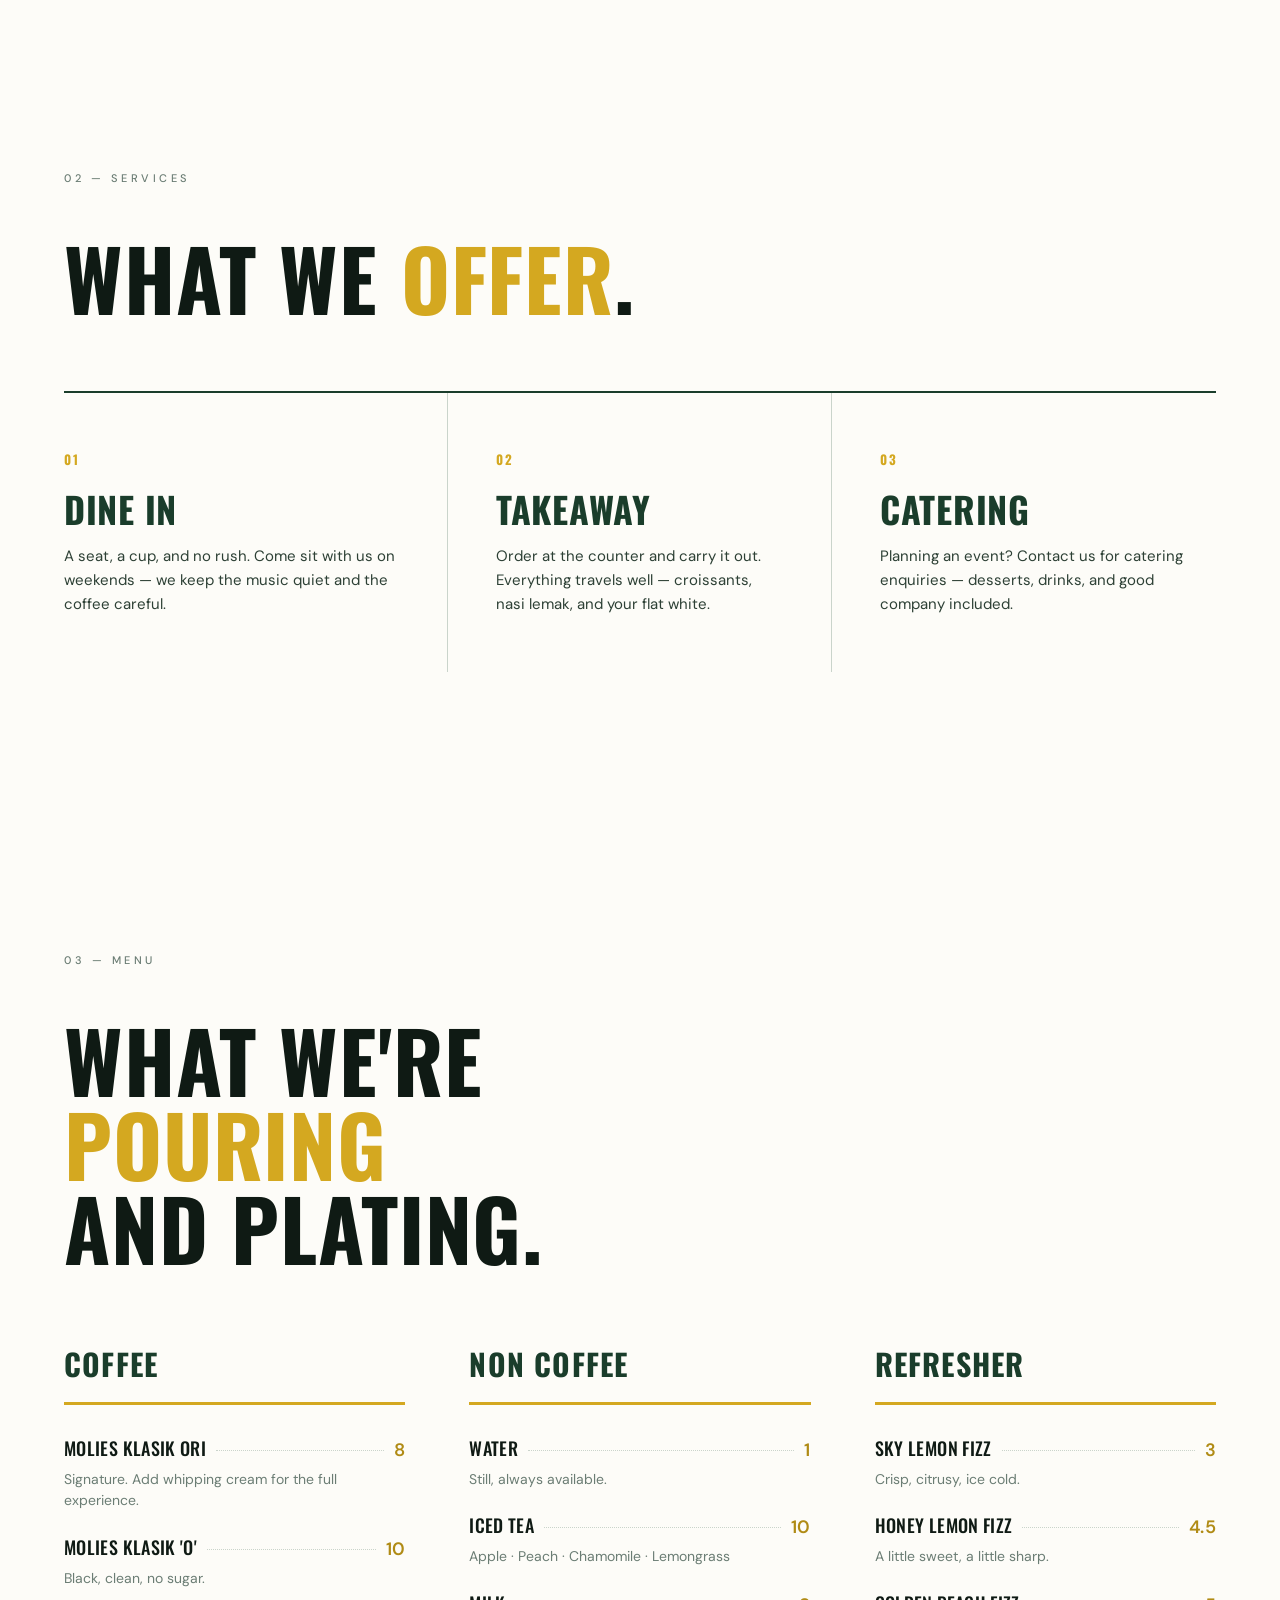
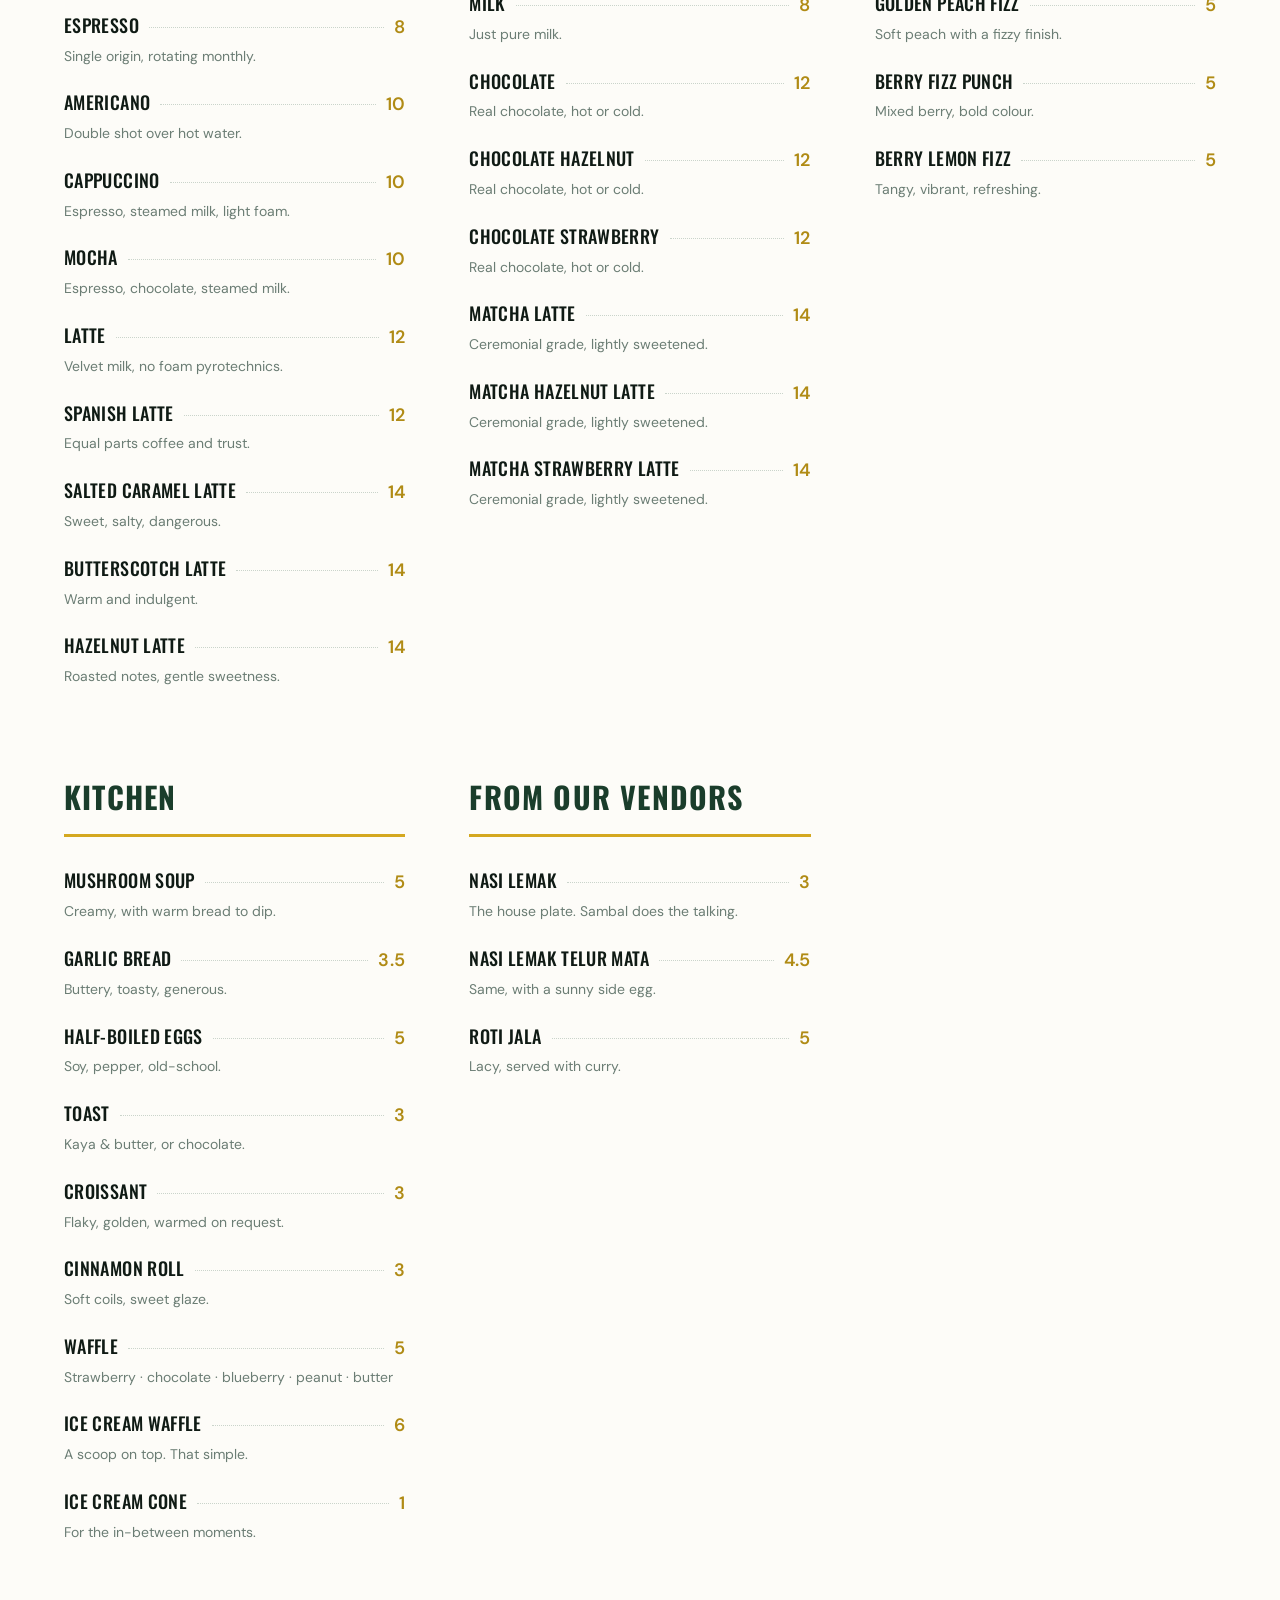
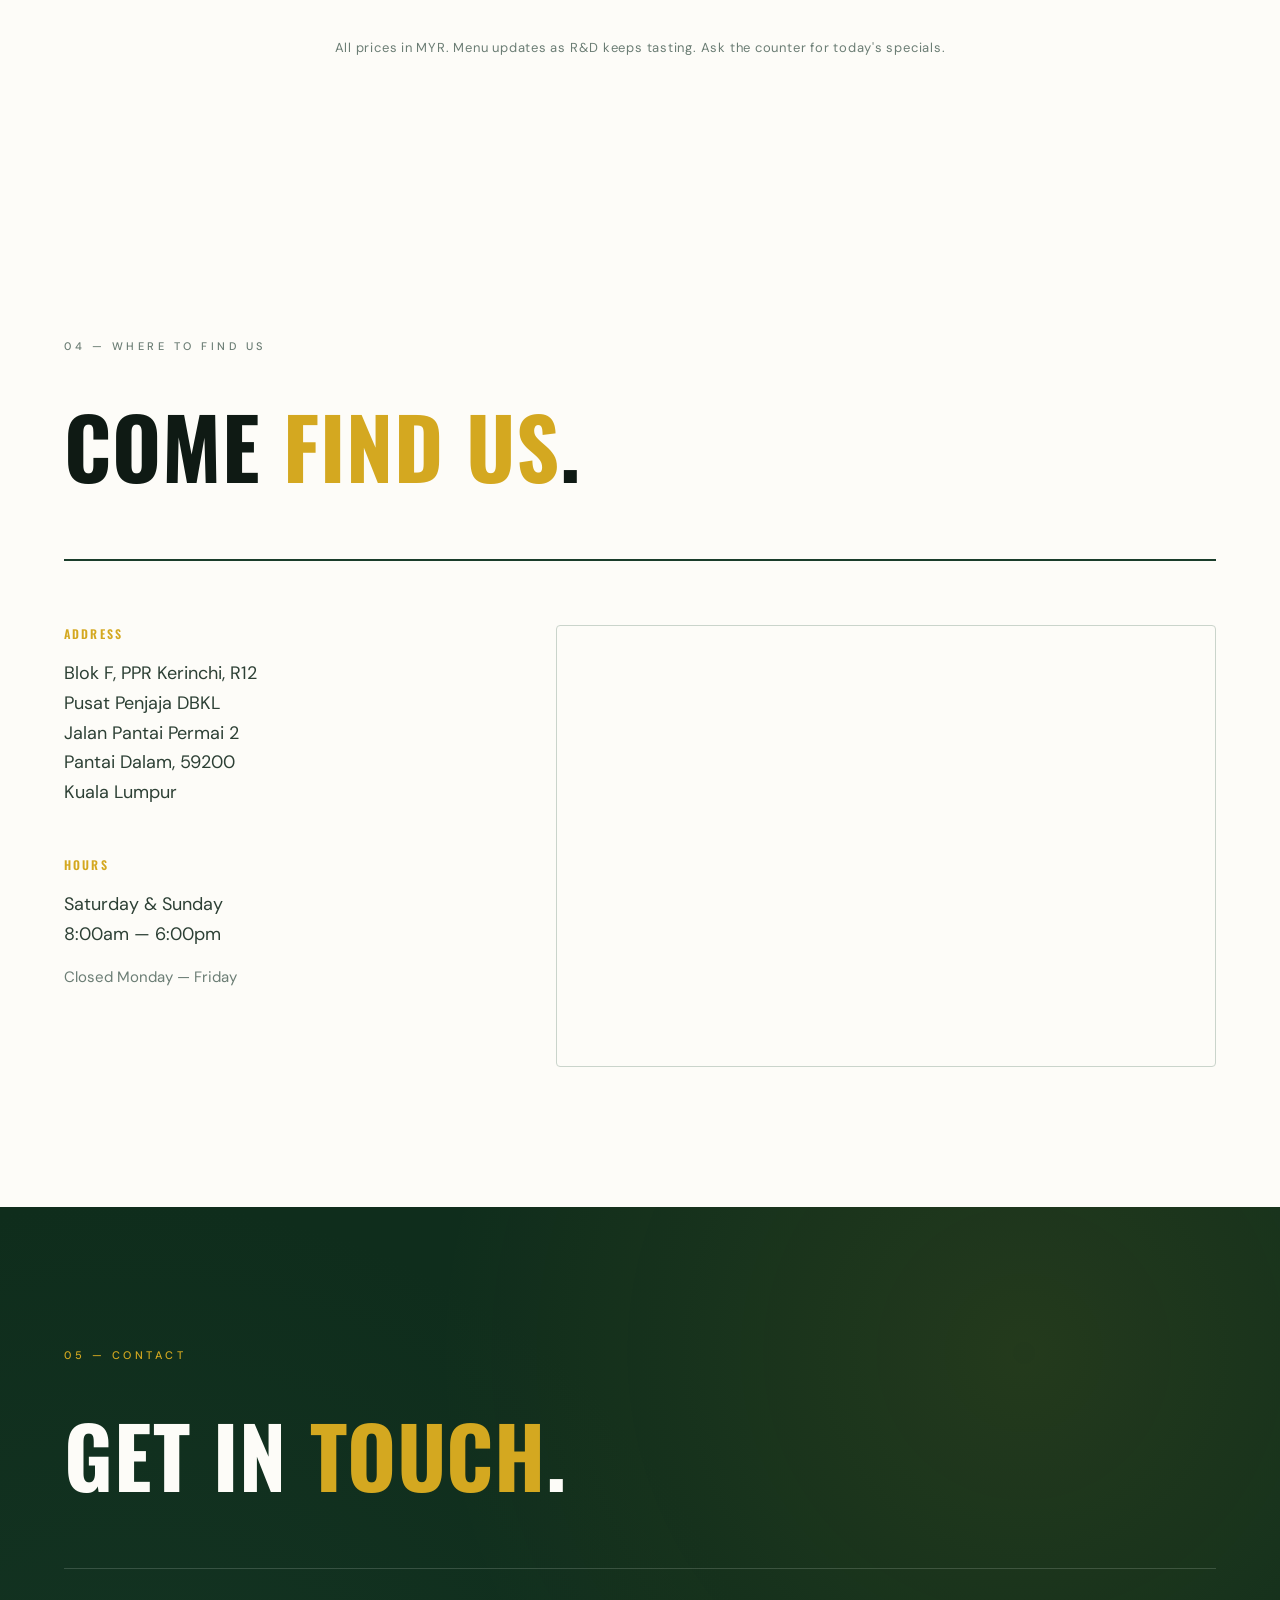
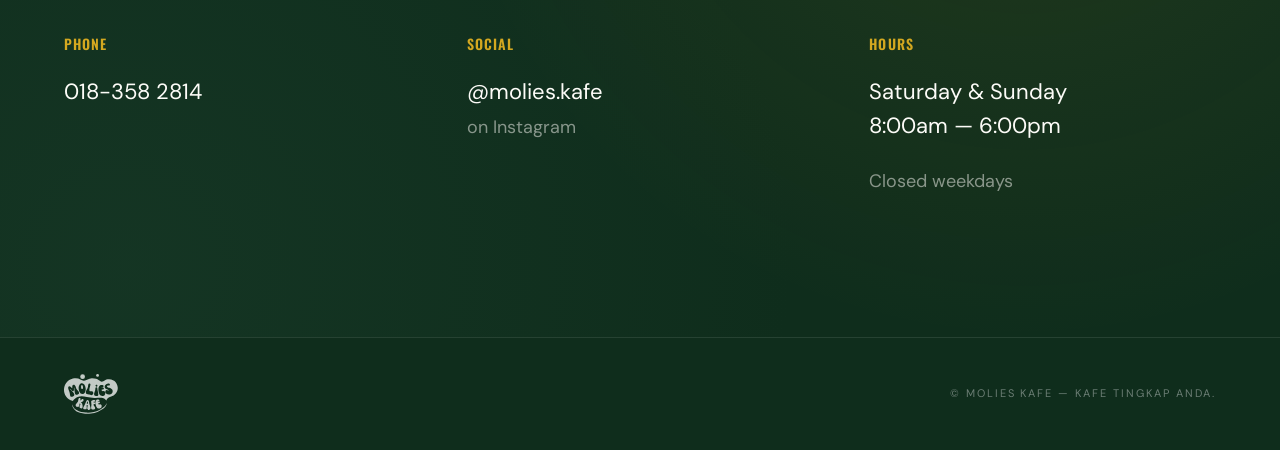
==== commit 5c19a6f9: "add: admin page" ====
--- a/index.html
+++ b/index.html
@@ -4,19 +4,19 @@
   <meta charset="UTF-8" />
   <meta name="viewport" content="width=device-width, initial-scale=1.0" />
   <title>Molies Kafe — Slow Coffee, Quiet Mornings</title>
-  <meta name="description" content="A neighbourhood café in Petaling Jaya serving carefully sourced coffee and unhurried food in a warm, lived-in space." />
+  <meta name="description" content="A neighbourhood café in Pantai Dalam serving carefully sourced coffee and unhurried food in a warm, lived-in space." />
 
   <link rel="preconnect" href="https://fonts.googleapis.com" />
   <link rel="preconnect" href="https://fonts.gstatic.com" crossorigin />
   <link href="https://fonts.googleapis.com/css2?family=Oswald:wght@400;500;600;700&family=DM+Sans:ital,opsz,wght@0,9..40,300;0,9..40,400;0,9..40,500;0,9..40,600;1,9..40,400&display=swap" rel="stylesheet" />
 
-  <link rel="stylesheet" href="styles.css" />
+  <link rel="stylesheet" href="css/main.css" />
 </head>
 <body>
 
   <!-- ============ HEADER ============ -->
   <header class="site-header" id="siteHeader">
-    <a href="#top" class="logo"><img src="logo.svg" alt="Molies Kafe" class="logo-img" /></a>
+    <a href="#top" class="logo"><img src="assets/logo.svg" alt="Molies Kafe" class="logo-img" /></a>
     <nav class="nav" id="nav">
       <a href="#about">About</a>
       <a href="#services">Services</a>
@@ -53,7 +53,7 @@
       <div class="about-text">
         <h2>A small café, a tent, and a kitchen that <em>never stops tasting.</em></h2>
         <p>Molie's Kafe is a small, laid-back café where the tables sit under an open tent and the counter is always within arm's reach. A handful of seats, a neighbourhood rhythm, and the kind of welcome that makes you want to stay for a second slice.</p>
-        <p>Every cake on our counter comes from a local warm kitchen .The brews are classic, the flavours are honest, and the door is always open for the unhurried.</p>
+        <p>Every cake on our counter comes from a local warm kitchen. The brews are classic, the flavours are honest, and the door is always open for the unhurried.</p>
       </div>
       <aside class="about-side">
         <div class="value">
@@ -93,7 +93,7 @@
       <div class="service-card">
         <div class="service-num">03</div>
         <h3 class="service-title">Catering</h3>
-        <p class="service-desc">Want to hold an event but dont know where to get your desserts? Do contact us for any enquiries.</p>
+        <p class="service-desc">Planning an event? Contact us for catering enquiries — desserts, drinks, and good company included.</p>
       </div>
     </div>
   </section>
@@ -103,175 +103,10 @@
     <div class="section-label">03 — Menu</div>
     <h2 class="section-title">What we're <em>pouring</em><br />and plating.</h2>
 
-    <div class="menu-grid">
-      <div class="menu-col">
-        <h3 class="menu-cat">Coffee</h3>
-        <div class="menu-item">
-          <div class="menu-item-name"><span>Molies Klasik Ori</span><span class="dots"></span><span class="menu-price">8</span></div>
-          <div class="menu-item-desc">Signature. Add whipping cream for the full experience.</div>
-        </div>
-        <div class="menu-item">
-          <div class="menu-item-name"><span>Molies Klasik 'O'</span><span class="dots"></span><span class="menu-price">10</span></div>
-          <div class="menu-item-desc">Black, clean, no sugar.</div>
-        </div>
-        <div class="menu-item">
-          <div class="menu-item-name"><span>Espresso</span><span class="dots"></span><span class="menu-price">8</span></div>
-          <div class="menu-item-desc">Single origin, rotating monthly.</div>
-        </div>
-        <div class="menu-item">
-          <div class="menu-item-name"><span>Americano</span><span class="dots"></span><span class="menu-price">10</span></div>
-          <div class="menu-item-desc">Double shot over hot water.</div>
-        </div>
-        <div class="menu-item">
-          <div class="menu-item-name"><span>Cappuccino</span><span class="dots"></span><span class="menu-price">10</span></div>
-          <div class="menu-item-desc">Double shot over hot water.</div>
-        </div>
-        <div class="menu-item">
-          <div class="menu-item-name"><span>Mocha</span><span class="dots"></span><span class="menu-price">10</span></div>
-          <div class="menu-item-desc">Double shot over hot water.</div>
-        </div>
-        <div class="menu-item">
-          <div class="menu-item-name"><span>Latte</span><span class="dots"></span><span class="menu-price">12</span></div>
-          <div class="menu-item-desc">Velvet milk, no foam pyrotechnics.</div>
-        </div>
-        <div class="menu-item">
-          <div class="menu-item-name"><span>Spanish Latte</span><span class="dots"></span><span class="menu-price">12</span></div>
-          <div class="menu-item-desc">Equal parts coffee and trust.</div>
-        </div>
-        <div class="menu-item">
-          <div class="menu-item-name"><span>Salted Caramel Latte</span><span class="dots"></span><span class="menu-price">14</span></div>
-          <div class="menu-item-desc">V60, brewed to order.</div>
-        </div>
-        <div class="menu-item">
-          <div class="menu-item-name"><span>Butterscotch Latte</span><span class="dots"></span><span class="menu-price">14</span></div>
-          <div class="menu-item-desc">V60, brewed to order.</div>
-        </div>
-        <div class="menu-item">
-          <div class="menu-item-name"><span>Hazelnut Latte</span><span class="dots"></span><span class="menu-price">14</span></div>
-          <div class="menu-item-desc">V60, brewed to order.</div>
-        </div>
-      </div>
+    <!-- Populated dynamically by js/main.js from js/menu-data.js -->
+    <div class="menu-grid" id="menuGrid"></div>
 
-      <div class="menu-col">
-        <h3 class="menu-cat">Non Coffee</h3>
-        <div class="menu-item">
-          <div class="menu-item-name"><span>Water</span><span class="dots"></span><span class="menu-price">14</span></div>
-          <div class="menu-item-desc">Still, always available.</div>
-        </div>
-        <div class="menu-item">
-          <div class="menu-item-name"><span>Iced Tea</span><span class="dots"></span><span class="menu-price">10</span></div>
-          <div class="menu-item-desc">Apple · Peach · Chamomile · Lemmongrass</div>
-        </div>
-        <div class="menu-item">
-          <div class="menu-item-name"><span>Milk</span><span class="dots"></span><span class="menu-price">14</span></div>
-          <div class="menu-item-desc">Just pure milk.</div>
-        </div>
-        <div class="menu-item">
-          <div class="menu-item-name"><span>Chocolate</span><span class="dots"></span><span class="menu-price">12</span></div>
-          <div class="menu-item-desc">Real chocolate, hot or cold.</div>
-        </div>
-        <div class="menu-item">
-          <div class="menu-item-name"><span>Chocolate Hazelnut</span><span class="dots"></span><span class="menu-price">12</span></div>
-          <div class="menu-item-desc">Real chocolate, hot or cold.</div>
-        </div>
-        <div class="menu-item">
-          <div class="menu-item-name"><span>Chocolate Strawberry</span><span class="dots"></span><span class="menu-price">12</span></div>
-          <div class="menu-item-desc">Real chocolate, hot or cold.</div>
-        </div>
-        <div class="menu-item">
-          <div class="menu-item-name"><span>Matcha Latte</span><span class="dots"></span><span class="menu-price">14</span></div>
-          <div class="menu-item-desc">Ceremonial grade, lightly sweetened.</div>
-        </div>
-        <div class="menu-item">
-          <div class="menu-item-name"><span>Matcha Hazelnut Latte</span><span class="dots"></span><span class="menu-price">14</span></div>
-          <div class="menu-item-desc">Ceremonial grade, lightly sweetened.</div>
-        </div>
-        <div class="menu-item">
-          <div class="menu-item-name"><span>Matcha Strawberry Latte</span><span class="dots"></span><span class="menu-price">14</span></div>
-          <div class="menu-item-desc">Ceremonial grade, lightly sweetened.</div>
-        </div>
-      </div>
-
-      <div class="menu-col">
-        <h3 class="menu-cat">Refresher</h3>
-        <div class="menu-item">
-          <div class="menu-item-name"><span>Sky Lemon Fizz</span><span class="dots"></span><span class="menu-price">3.0</span></div>
-          <div class="menu-item-desc">The house plate. Sambal does the talking.</div>
-        </div>
-        <div class="menu-item">
-          <div class="menu-item-name"><span>Honey Lemon Fizz</span><span class="dots"></span><span class="menu-price">4.5</span></div>
-          <div class="menu-item-desc">Same, with a sunny side egg.</div>
-        </div>
-        <div class="menu-item">
-          <div class="menu-item-name"><span>Golden Peach Fizz</span><span class="dots"></span><span class="menu-price">5.0</span></div>
-          <div class="menu-item-desc">Lacy, served with curry.</div>
-        </div>
-        <div class="menu-item">
-          <div class="menu-item-name"><span>Berry Fizz Punch</span><span class="dots"></span><span class="menu-price">5.0</span></div>
-          <div class="menu-item-desc">Lacy, served with curry.</div>
-        </div>
-        <div class="menu-item">
-          <div class="menu-item-name"><span>Berry Lemon Fizz</span><span class="dots"></span><span class="menu-price">5.0</span></div>
-          <div class="menu-item-desc">Lacy, served with curry.</div>
-        </div>
-      </div>
-
-      <div class="menu-col">
-        <h3 class="menu-cat">Kitchen</h3>
-        <div class="menu-item">
-          <div class="menu-item-name"><span>Mushroom Soup</span><span class="dots"></span><span class="menu-price">5.0</span></div>
-          <div class="menu-item-desc">Creamy, with warm bread to dip.</div>
-        </div>
-        <div class="menu-item">
-          <div class="menu-item-name"><span>Garlic Bread</span><span class="dots"></span><span class="menu-price">3.5</span></div>
-          <div class="menu-item-desc">Buttery, toasty, generous.</div>
-        </div>
-        <div class="menu-item">
-          <div class="menu-item-name"><span>Half-Boiled Eggs</span><span class="dots"></span><span class="menu-price">5.0</span></div>
-          <div class="menu-item-desc">Soy, pepper, old-school.</div>
-        </div>
-        <div class="menu-item">
-          <div class="menu-item-name"><span>Toast</span><span class="dots"></span><span class="menu-price">3.0</span></div>
-          <div class="menu-item-desc">Kaya & butter, or chocolate.</div>
-        </div>
-        <div class="menu-item">
-          <div class="menu-item-name"><span>Croissant</span><span class="dots"></span><span class="menu-price">3.0</span></div>
-          <div class="menu-item-desc">Flaky, golden, warmed on request.</div>
-        </div>
-        <div class="menu-item">
-          <div class="menu-item-name"><span>Cinnamon Roll</span><span class="dots"></span><span class="menu-price">3.0</span></div>
-          <div class="menu-item-desc">Soft coils, sweet glaze.</div>
-        </div>
-        <div class="menu-item">
-          <div class="menu-item-name"><span>Waffle</span><span class="dots"></span><span class="menu-price">5.0</span></div>
-          <div class="menu-item-desc">Strawberry · chocolate · blueberry · peanut · butter</div>
-        </div><div class="menu-item">
-          <div class="menu-item-name"><span>Ice Cream Waffle</span><span class="dots"></span><span class="menu-price">6.0</span></div>
-          <div class="menu-item-desc">A scoop on top. That simple.</div>
-        </div><div class="menu-item">
-          <div class="menu-item-name"><span>Ice Cream Cone</span><span class="dots"></span><span class="menu-price">1.0</span></div>
-          <div class="menu-item-desc">For the in-between moments.</div>
-        </div>
-      </div>
-
-      <div class="menu-col">
-        <h3 class="menu-cat">From Our Vendors</h3>
-        <div class="menu-item">
-          <div class="menu-item-name"><span>Nasi Lemak</span><span class="dots"></span><span class="menu-price">3.0</span></div>
-          <div class="menu-item-desc">The house plate. Sambal does the talking.</div>
-        </div>
-        <div class="menu-item">
-          <div class="menu-item-name"><span>Nasi Lemak Telur Mata</span><span class="dots"></span><span class="menu-price">4.5</span></div>
-          <div class="menu-item-desc">Same, with a sunny side egg.</div>
-        </div>
-        <div class="menu-item">
-          <div class="menu-item-name"><span>Roti Jala</span><span class="dots"></span><span class="menu-price">5.0</span></div>
-          <div class="menu-item-desc">Lacy, served with curry.</div>
-        </div>
-      </div>
-    </div>
-
-    <p class="menu-note">All prices in MYR. Menu updates as R&D keeps tasting. Ask the counter for today's specials.</p>
+    <p class="menu-note">All prices in MYR. Menu updates as R&amp;D keeps tasting. Ask the counter for today's specials.</p>
   </section>
 
   <!-- ============ WHERE TO FIND US ============ -->
@@ -333,10 +168,11 @@
 
   <!-- ============ FOOTER ============ -->
   <footer class="footer">
-    <div class="footer-mark"><img src="logo.svg" alt="Molies Kafe" class="logo-img logo-img--footer" /></div>
+    <div class="footer-mark"><img src="assets/logo.svg" alt="Molies Kafe" class="logo-img logo-img--footer" /></div>
     <div class="footer-text">© Molies Kafe — Kafe tingkap anda.</div>
   </footer>
 
-  <script src="script.js"></script>
+  <script src="js/menu-data.js"></script>
+  <script src="js/main.js"></script>
 </body>
-</html>+</html>
--- a/css/main.css
+++ b/css/main.css
@@ -0,0 +1,625 @@
+/* =========================================================
+   MOLIES KAFE — STYLES
+   Bold kampung-café aesthetic. Deep forest green + warm gold + white.
+   Two fonts: Oswald (display), DM Sans (body).
+   ========================================================= */
+
+*, *::before, *::after {
+  box-sizing: border-box;
+  margin: 0;
+  padding: 0;
+}
+
+:root {
+  /* Color */
+  --bg:         #FDFCF8;   /* warm white */
+  --bg-warm:    #EEF3EF;   /* light green tint */
+  --ink:        #0F1A14;   /* near-black */
+  --ink-soft:   #2D4035;   /* dark green text */
+  --muted:      #6B7D74;   /* muted green-grey */
+  --accent:     #D4A820;   /* warm gold */
+  --accent-deep:#B08B15;
+  --green:      #1A3D2B;   /* deep forest green */
+  --green-dark: #0F2D1C;
+  --line:       #CAD4CB;   /* green-tinted hairline */
+
+  /* Type */
+  --font-display: 'Oswald', 'Impact', sans-serif;
+  --font-body:    'DM Sans', system-ui, sans-serif;
+
+  /* Layout */
+  --container: 1280px;
+  --gutter:    clamp(20px, 5vw, 64px);
+}
+
+html { scroll-behavior: smooth; }
+
+body {
+  background: var(--bg);
+  color: var(--ink);
+  font-family: var(--font-body);
+  font-weight: 400;
+  line-height: 1.55;
+  font-size: 17px;
+  -webkit-font-smoothing: antialiased;
+  text-rendering: optimizeLegibility;
+  overflow-x: hidden;
+}
+
+a { color: inherit; text-decoration: none; }
+img { max-width: 100%; display: block; }
+button { font: inherit; }
+
+/* =========================================================
+   HEADER
+   ========================================================= */
+.site-header {
+  position: fixed;
+  top: 0; left: 0; right: 0;
+  z-index: 100;
+  display: flex;
+  align-items: center;
+  justify-content: space-between;
+  padding: 22px var(--gutter);
+  transition: background 0.3s ease, padding 0.3s ease, border-color 0.3s ease;
+  border-bottom: 1px solid transparent;
+}
+
+.site-header.scrolled {
+  background: rgba(15, 45, 28, 0.96);
+  backdrop-filter: blur(10px);
+  -webkit-backdrop-filter: blur(10px);
+  padding: 14px var(--gutter);
+  border-bottom-color: rgba(202, 212, 203, 0.15);
+}
+
+.logo {
+  display: flex;
+  align-items: center;
+  flex-shrink: 0;
+}
+
+.logo-img {
+  height: 52px;
+  width: auto;
+  display: block;
+}
+
+.logo-img--footer {
+  height: 40px;
+  opacity: 0.75;
+}
+
+.nav { display: flex; gap: 28px; }
+
+.nav a {
+  font-size: 12px;
+  font-weight: 500;
+  text-transform: uppercase;
+  letter-spacing: 0.18em;
+  color: rgba(253, 252, 248, 0.8);
+  position: relative;
+  padding: 6px 0;
+  transition: color 0.2s ease;
+}
+.nav a::after {
+  content: '';
+  position: absolute;
+  bottom: 0; left: 0;
+  width: 0;
+  height: 2px;
+  background: var(--accent);
+  transition: width 0.35s ease;
+}
+.nav a:hover { color: var(--accent); }
+.nav a:hover::after { width: 100%; }
+
+.nav-toggle {
+  display: none;
+  flex-direction: column;
+  gap: 5px;
+  background: none;
+  border: none;
+  cursor: pointer;
+  padding: 8px;
+  z-index: 101;
+}
+.nav-toggle span {
+  width: 24px;
+  height: 1.5px;
+  background: #FDFCF8;
+  transition: transform 0.3s, opacity 0.3s;
+}
+.nav-toggle.open span:nth-child(1) { transform: translateY(7px) rotate(45deg); }
+.nav-toggle.open span:nth-child(2) { opacity: 0; }
+.nav-toggle.open span:nth-child(3) { transform: translateY(-7px) rotate(-45deg); }
+
+/* =========================================================
+   HERO
+   ========================================================= */
+.hero {
+  position: relative;
+  background: var(--green);
+  overflow: hidden;
+}
+.hero::before {
+  content: '';
+  position: absolute;
+  inset: 0;
+  background:
+    radial-gradient(circle at 90% 10%, rgba(212, 168, 32, 0.1) 0%, transparent 45%),
+    radial-gradient(circle at 5% 95%, rgba(15, 45, 28, 0.6) 0%, transparent 50%);
+  pointer-events: none;
+}
+
+.hero-inner {
+  position: relative;
+  z-index: 2;
+  max-width: var(--container);
+  margin: 0 auto;
+  padding: 160px var(--gutter) 100px;
+  display: flex;
+  flex-direction: column;
+  justify-content: center;
+  min-height: 100vh;
+}
+
+.hero-meta {
+  font-size: 11px;
+  letter-spacing: 0.32em;
+  font-weight: 500;
+  color: rgba(253, 252, 248, 0.5);
+  margin-bottom: 36px;
+  text-transform: uppercase;
+  animation: fadeUp 0.9s ease-out backwards;
+}
+
+.hero-title {
+  font-family: var(--font-display);
+  font-weight: 700;
+  font-size: clamp(48px, 11vw, 168px);
+  line-height: 0.95;
+  letter-spacing: 0.01em;
+  color: #FDFCF8;
+  margin-bottom: 44px;
+  text-transform: uppercase;
+  animation: fadeUp 1s ease-out 0.1s backwards;
+}
+.hero-title em {
+  font-style: normal;
+  color: var(--accent);
+}
+
+.hero-sub {
+  font-family: var(--font-body);
+  font-size: clamp(18px, 2vw, 22px);
+  font-weight: 400;
+  color: rgba(253, 252, 248, 0.68);
+  max-width: 480px;
+  animation: fadeUp 1s ease-out 0.3s backwards;
+}
+
+.hero-cue {
+  position: absolute;
+  bottom: 40px;
+  right: var(--gutter);
+  display: flex;
+  align-items: center;
+  gap: 14px;
+  font-size: 11px;
+  letter-spacing: 0.32em;
+  text-transform: uppercase;
+  color: rgba(253, 252, 248, 0.4);
+  animation: fadeUp 1s ease-out 0.6s backwards;
+}
+.cue-line {
+  width: 48px;
+  height: 1px;
+  background: rgba(253, 252, 248, 0.35);
+  animation: cuePulse 2.4s ease-in-out infinite;
+}
+
+@keyframes fadeUp {
+  from { opacity: 0; transform: translateY(28px); }
+  to   { opacity: 1; transform: translateY(0); }
+}
+@keyframes cuePulse {
+  0%, 100% { opacity: 0.4; transform: scaleX(0.8); transform-origin: left; }
+  50%      { opacity: 1;   transform: scaleX(1);   transform-origin: left; }
+}
+
+/* =========================================================
+   SECTION SHARED
+   ========================================================= */
+.section {
+  position: relative;
+  z-index: 2;
+  max-width: var(--container);
+  margin: 0 auto;
+  padding: 140px var(--gutter);
+}
+
+.section-label {
+  font-size: 11px;
+  letter-spacing: 0.32em;
+  text-transform: uppercase;
+  color: var(--muted);
+  margin-bottom: 48px;
+  font-weight: 500;
+}
+
+.section-title {
+  font-family: var(--font-display);
+  font-weight: 700;
+  font-size: clamp(40px, 7vw, 84px);
+  line-height: 1.0;
+  letter-spacing: 0.01em;
+  margin-bottom: 72px;
+  max-width: 14ch;
+  text-transform: uppercase;
+}
+.section-title em {
+  font-style: normal;
+  color: var(--accent);
+}
+
+/* =========================================================
+   ABOUT
+   ========================================================= */
+.about-grid {
+  display: grid;
+  grid-template-columns: 1.6fr 1fr;
+  gap: 96px;
+  align-items: start;
+}
+
+.about-text h2 {
+  font-family: var(--font-display);
+  font-weight: 700;
+  font-size: clamp(28px, 4vw, 48px);
+  line-height: 1.1;
+  letter-spacing: 0.01em;
+  margin-bottom: 32px;
+  text-transform: uppercase;
+}
+.about-text h2 em { font-style: normal; color: var(--accent); }
+
+.about-text p {
+  margin-bottom: 18px;
+  color: var(--ink-soft);
+  max-width: 56ch;
+}
+
+.about-side {
+  display: flex;
+  flex-direction: column;
+  gap: 36px;
+  border-left: 3px solid var(--green);
+  padding-left: 36px;
+  padding-top: 8px;
+}
+
+.value-num {
+  font-family: var(--font-display);
+  font-weight: 700;
+  font-size: 16px;
+  color: var(--accent);
+  margin-bottom: 8px;
+  letter-spacing: 0.06em;
+}
+.value-text {
+  font-size: 15px;
+  color: var(--ink-soft);
+  line-height: 1.5;
+}
+
+/* =========================================================
+   SERVICES
+   ========================================================= */
+.services-grid {
+  display: grid;
+  grid-template-columns: repeat(3, 1fr);
+  gap: 0;
+  border-top: 2px solid var(--green);
+}
+
+.service-card {
+  padding: 56px 48px 56px 0;
+  border-right: 1px solid var(--line);
+  padding-right: 48px;
+}
+.service-card:first-child { padding-left: 0; }
+.service-card:last-child { border-right: none; padding-right: 0; padding-left: 48px; }
+.service-card:nth-child(2) { padding-left: 48px; }
+
+.service-num {
+  font-family: var(--font-display);
+  font-weight: 700;
+  font-size: 13px;
+  color: var(--accent);
+  letter-spacing: 0.12em;
+  margin-bottom: 20px;
+}
+
+.service-title {
+  font-family: var(--font-display);
+  font-weight: 700;
+  font-size: clamp(24px, 3vw, 36px);
+  line-height: 1.1;
+  letter-spacing: 0.02em;
+  text-transform: uppercase;
+  color: var(--green);
+  margin-bottom: 16px;
+}
+
+.service-desc {
+  font-size: 15px;
+  color: var(--ink-soft);
+  line-height: 1.6;
+  max-width: 34ch;
+}
+
+/* =========================================================
+   WHERE TO FIND US
+   ========================================================= */
+.find-us-grid {
+  display: grid;
+  grid-template-columns: 1fr 1.6fr;
+  gap: 80px;
+  align-items: start;
+  border-top: 2px solid var(--green);
+  padding-top: 64px;
+}
+
+.find-us-info {
+  display: flex;
+  flex-direction: column;
+  gap: 48px;
+}
+
+.find-us-label {
+  font-family: var(--font-display);
+  font-weight: 600;
+  font-size: 12px;
+  color: var(--accent);
+  letter-spacing: 0.18em;
+  text-transform: uppercase;
+  margin-bottom: 16px;
+}
+
+.find-us-block p {
+  font-size: 18px;
+  line-height: 1.65;
+  color: var(--ink-soft);
+  margin-bottom: 12px;
+}
+.find-us-block p:last-child { margin-bottom: 0; }
+.find-us-block p em {
+  font-style: normal;
+  color: var(--muted);
+  font-size: 15px;
+}
+
+.find-us-map {
+  border-radius: 4px;
+  overflow: hidden;
+  border: 1px solid var(--line);
+}
+.find-us-map iframe {
+  width: 100%;
+  height: 440px;
+  border: 0;
+  display: block;
+}
+
+/* =========================================================
+   MENU
+   ========================================================= */
+.menu-grid {
+  display: grid;
+  grid-template-columns: repeat(3, 1fr);
+  gap: 64px 64px;
+}
+
+.menu-cat {
+  font-family: var(--font-display);
+  font-weight: 700;
+  font-size: 30px;
+  color: var(--green);
+  margin-bottom: 30px;
+  padding-bottom: 14px;
+  border-bottom: 3px solid var(--accent);
+  letter-spacing: 0.04em;
+  text-transform: uppercase;
+}
+
+.menu-item { margin-bottom: 22px; }
+
+.menu-item-name {
+  display: flex;
+  align-items: baseline;
+  font-family: var(--font-display);
+  font-weight: 500;
+  font-size: 18px;
+  color: var(--ink);
+  margin-bottom: 4px;
+  gap: 10px;
+  letter-spacing: 0.02em;
+  text-transform: uppercase;
+}
+.menu-item-name > span:first-child { flex-shrink: 0; }
+
+.dots {
+  flex: 1;
+  border-bottom: 1px dotted var(--line);
+  position: relative;
+  top: -5px;
+  min-width: 20px;
+}
+
+.menu-price {
+  font-family: var(--font-body);
+  font-weight: 600;
+  color: var(--accent-deep);
+  flex-shrink: 0;
+}
+
+.menu-item-desc {
+  font-size: 14px;
+  color: var(--muted);
+}
+
+.menu-note {
+  margin-top: 72px;
+  text-align: center;
+  font-size: 13px;
+  color: var(--muted);
+  letter-spacing: 0.06em;
+}
+
+/* =========================================================
+   CONTACT  (dark green band)
+   ========================================================= */
+.contact {
+  background: var(--green-dark);
+  color: var(--bg);
+  max-width: 100%;
+  padding-left: 0;
+  padding-right: 0;
+  position: relative;
+  overflow: hidden;
+}
+.contact::before {
+  content: '';
+  position: absolute;
+  inset: 0;
+  background:
+    radial-gradient(circle at 80% 20%, rgba(212, 168, 32, 0.1) 0%, transparent 50%),
+    radial-gradient(circle at 10% 90%, rgba(26, 61, 43, 0.5) 0%, transparent 50%);
+  pointer-events: none;
+}
+.contact-inner {
+  position: relative;
+  max-width: var(--container);
+  margin: 0 auto;
+  padding: 0 var(--gutter);
+}
+
+.contact .section-label { color: var(--accent); }
+.contact .section-title { color: var(--bg); }
+
+.contact-grid {
+  display: grid;
+  grid-template-columns: repeat(3, 1fr);
+  gap: 56px;
+  border-top: 1px solid rgba(202, 212, 203, 0.2);
+  padding-top: 64px;
+}
+
+.contact-label {
+  font-family: var(--font-display);
+  font-weight: 600;
+  font-size: 14px;
+  color: var(--accent);
+  margin-bottom: 20px;
+  letter-spacing: 0.08em;
+  text-transform: uppercase;
+}
+
+.contact-block p {
+  font-family: var(--font-body);
+  font-weight: 400;
+  font-size: 22px;
+  line-height: 1.55;
+  margin-bottom: 20px;
+  color: var(--bg);
+}
+.contact-block p:last-child { margin-bottom: 0; }
+.contact-block p em {
+  font-style: normal;
+  color: rgba(253, 252, 248, 0.5);
+  font-size: 18px;
+}
+
+/* =========================================================
+   FOOTER
+   ========================================================= */
+.footer {
+  background: var(--green-dark);
+  color: var(--muted);
+  padding: 36px var(--gutter);
+  display: flex;
+  justify-content: space-between;
+  align-items: center;
+  border-top: 1px solid rgba(202, 212, 203, 0.12);
+  position: relative;
+  z-index: 2;
+}
+
+.footer-mark {
+  display: flex;
+  align-items: center;
+}
+
+.footer-text {
+  font-size: 11px;
+  letter-spacing: 0.18em;
+  text-transform: uppercase;
+}
+
+/* =========================================================
+   RESPONSIVE
+   ========================================================= */
+@media (max-width: 880px) {
+  .nav {
+    display: none;
+    position: fixed;
+    top: 0; right: 0;
+    height: 100vh;
+    width: 78%;
+    max-width: 340px;
+    background: var(--green);
+    flex-direction: column;
+    padding: 110px 40px;
+    gap: 28px;
+    border-left: 1px solid rgba(202, 212, 203, 0.15);
+    box-shadow: -10px 0 40px rgba(0, 0, 0, 0.3);
+  }
+  .nav.open { display: flex; }
+  .nav a { font-size: 16px; letter-spacing: 0.14em; color: rgba(253, 252, 248, 0.85); }
+
+  .nav-toggle { display: flex; }
+
+  .hero-inner { padding: 130px var(--gutter) 90px; min-height: 90vh; }
+  .hero-cue { display: none; }
+
+  .section { padding: 90px var(--gutter); }
+
+  .about-grid { grid-template-columns: 1fr; gap: 48px; }
+  .about-side {
+    border-left: none;
+    border-top: 3px solid var(--green);
+    padding-left: 0;
+    padding-top: 36px;
+  }
+
+  .menu-grid { grid-template-columns: 1fr; gap: 48px; }
+
+  .services-grid { grid-template-columns: 1fr; }
+  .service-card {
+    padding: 36px 0;
+    border-right: none;
+    border-bottom: 1px solid var(--line);
+  }
+  .service-card:first-child { padding-top: 36px; }
+  .service-card:last-child { border-bottom: none; padding-left: 0; }
+  .service-card:nth-child(2) { padding-left: 0; }
+
+  .find-us-grid { grid-template-columns: 1fr; gap: 48px; }
+  .find-us-map iframe { height: 300px; }
+
+  .contact-grid { grid-template-columns: 1fr; gap: 36px; }
+  .contact-block p { font-size: 18px; }
+
+  .footer { flex-direction: column; gap: 14px; text-align: center; }
+}
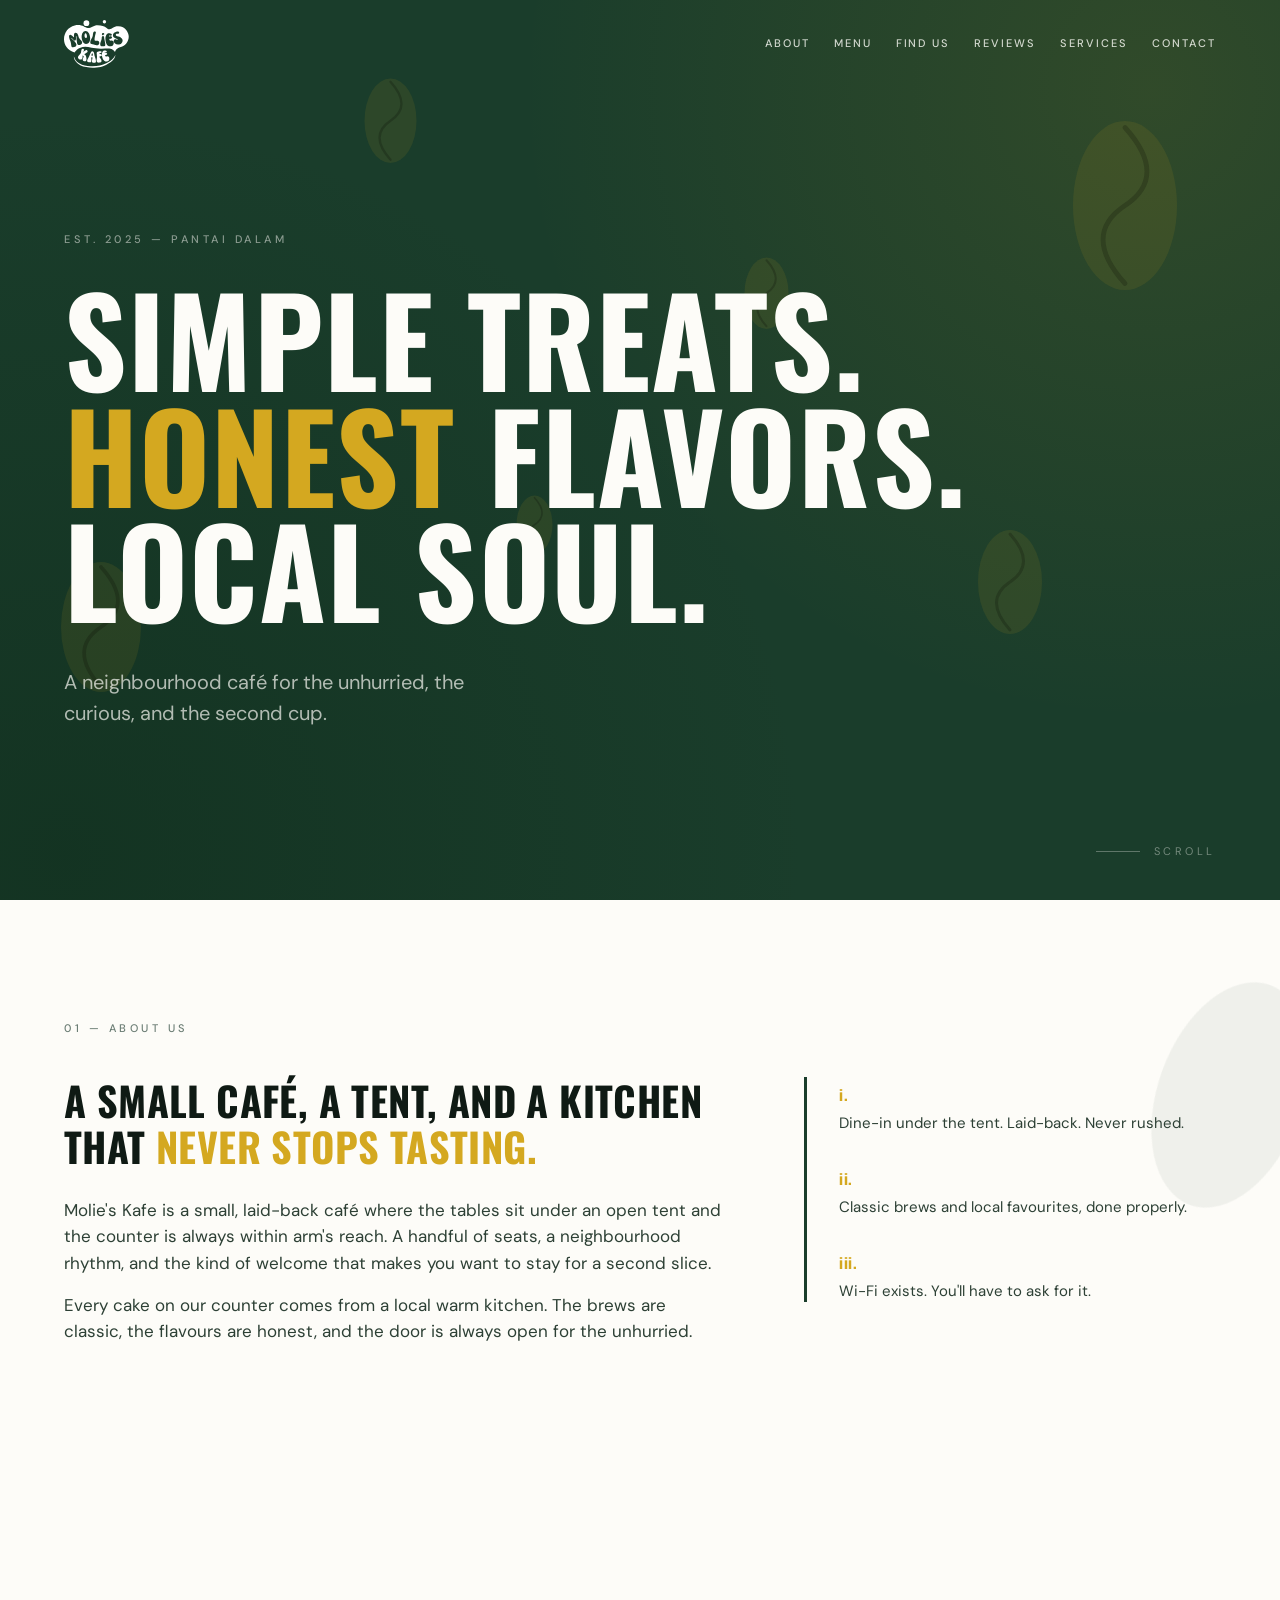
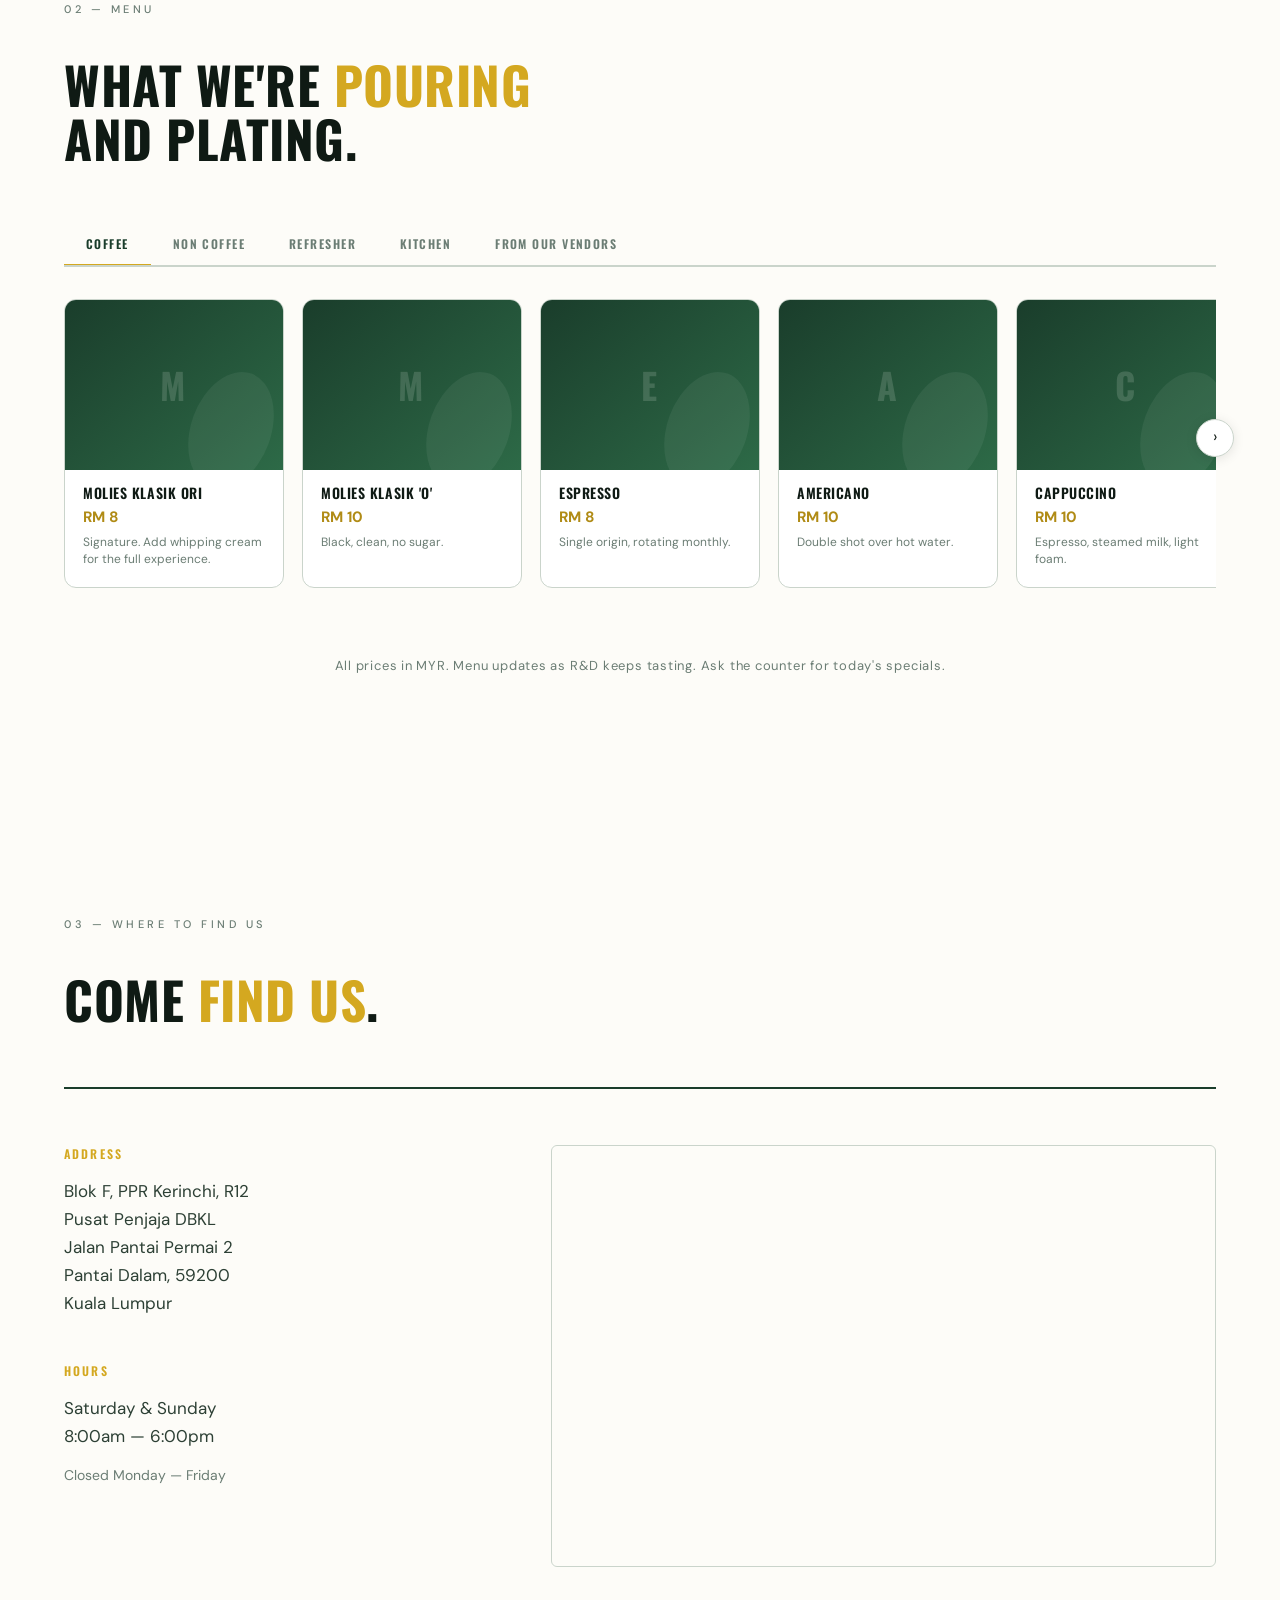
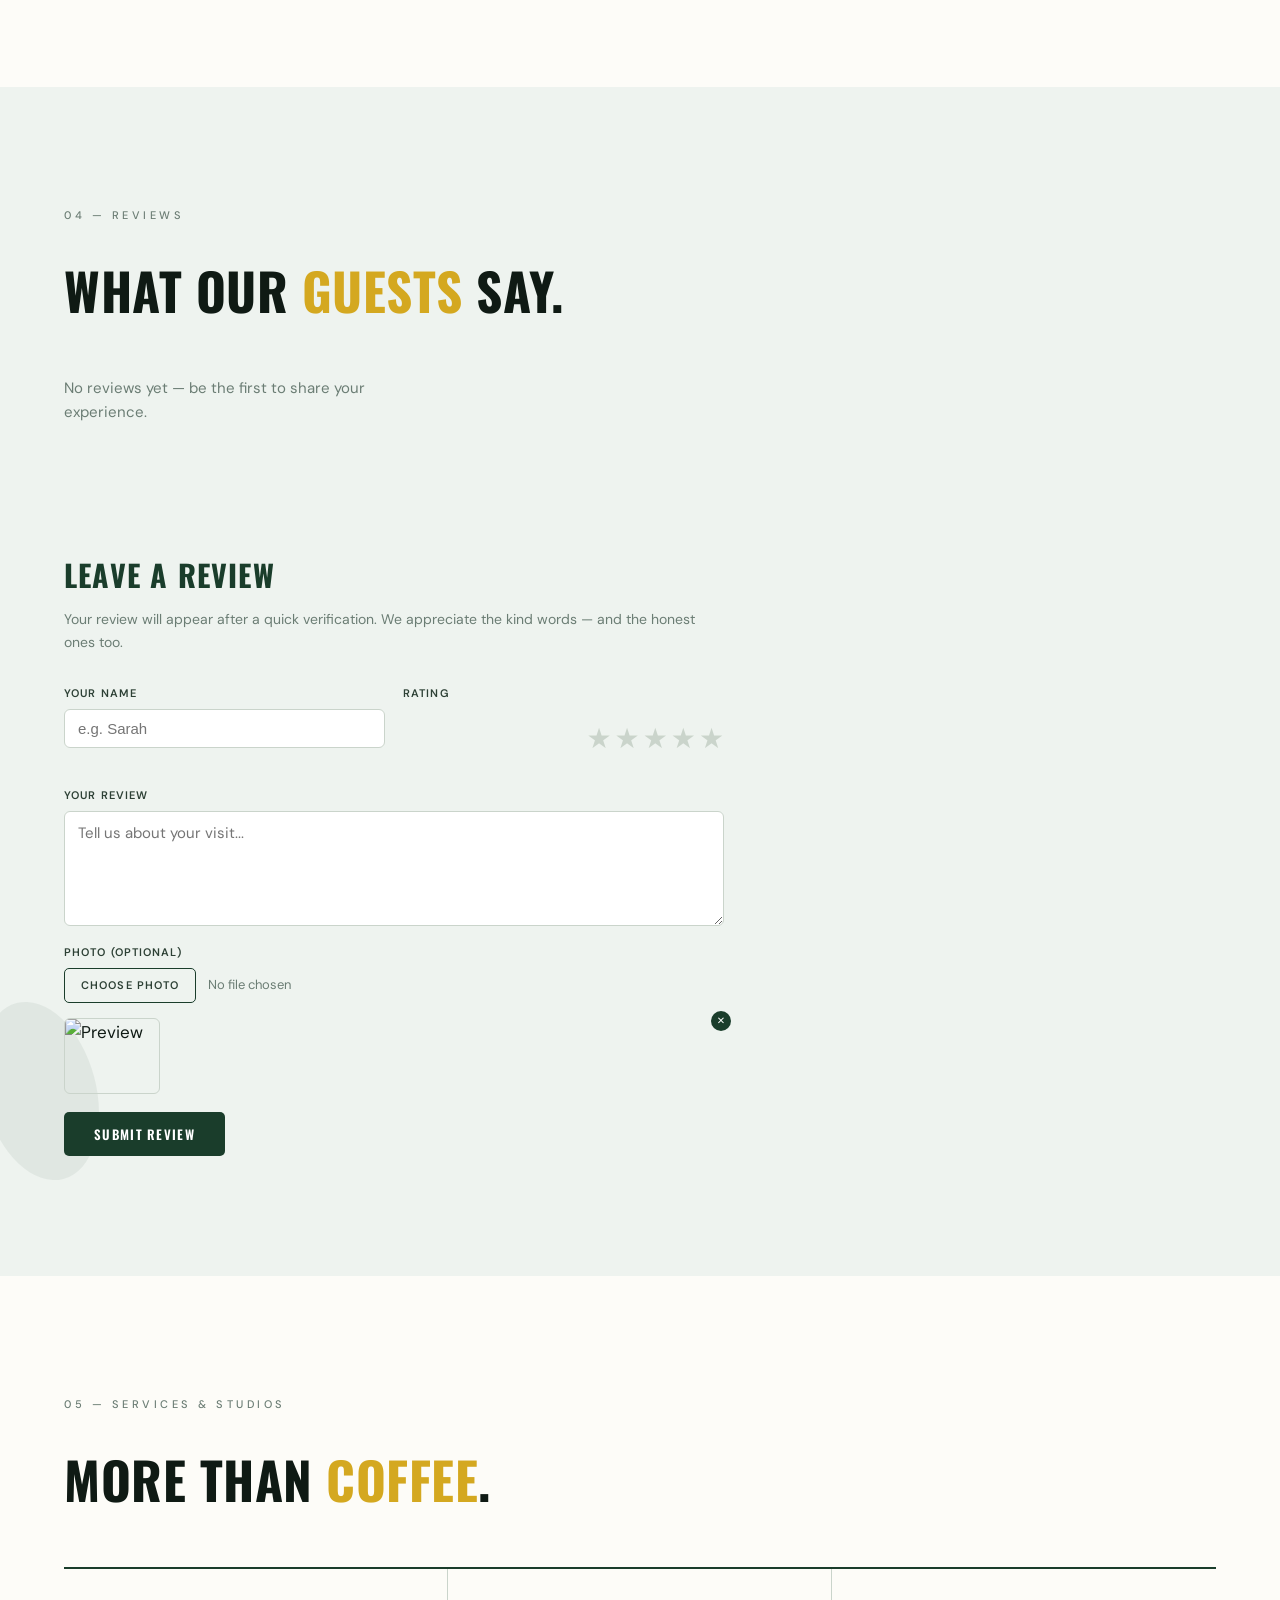
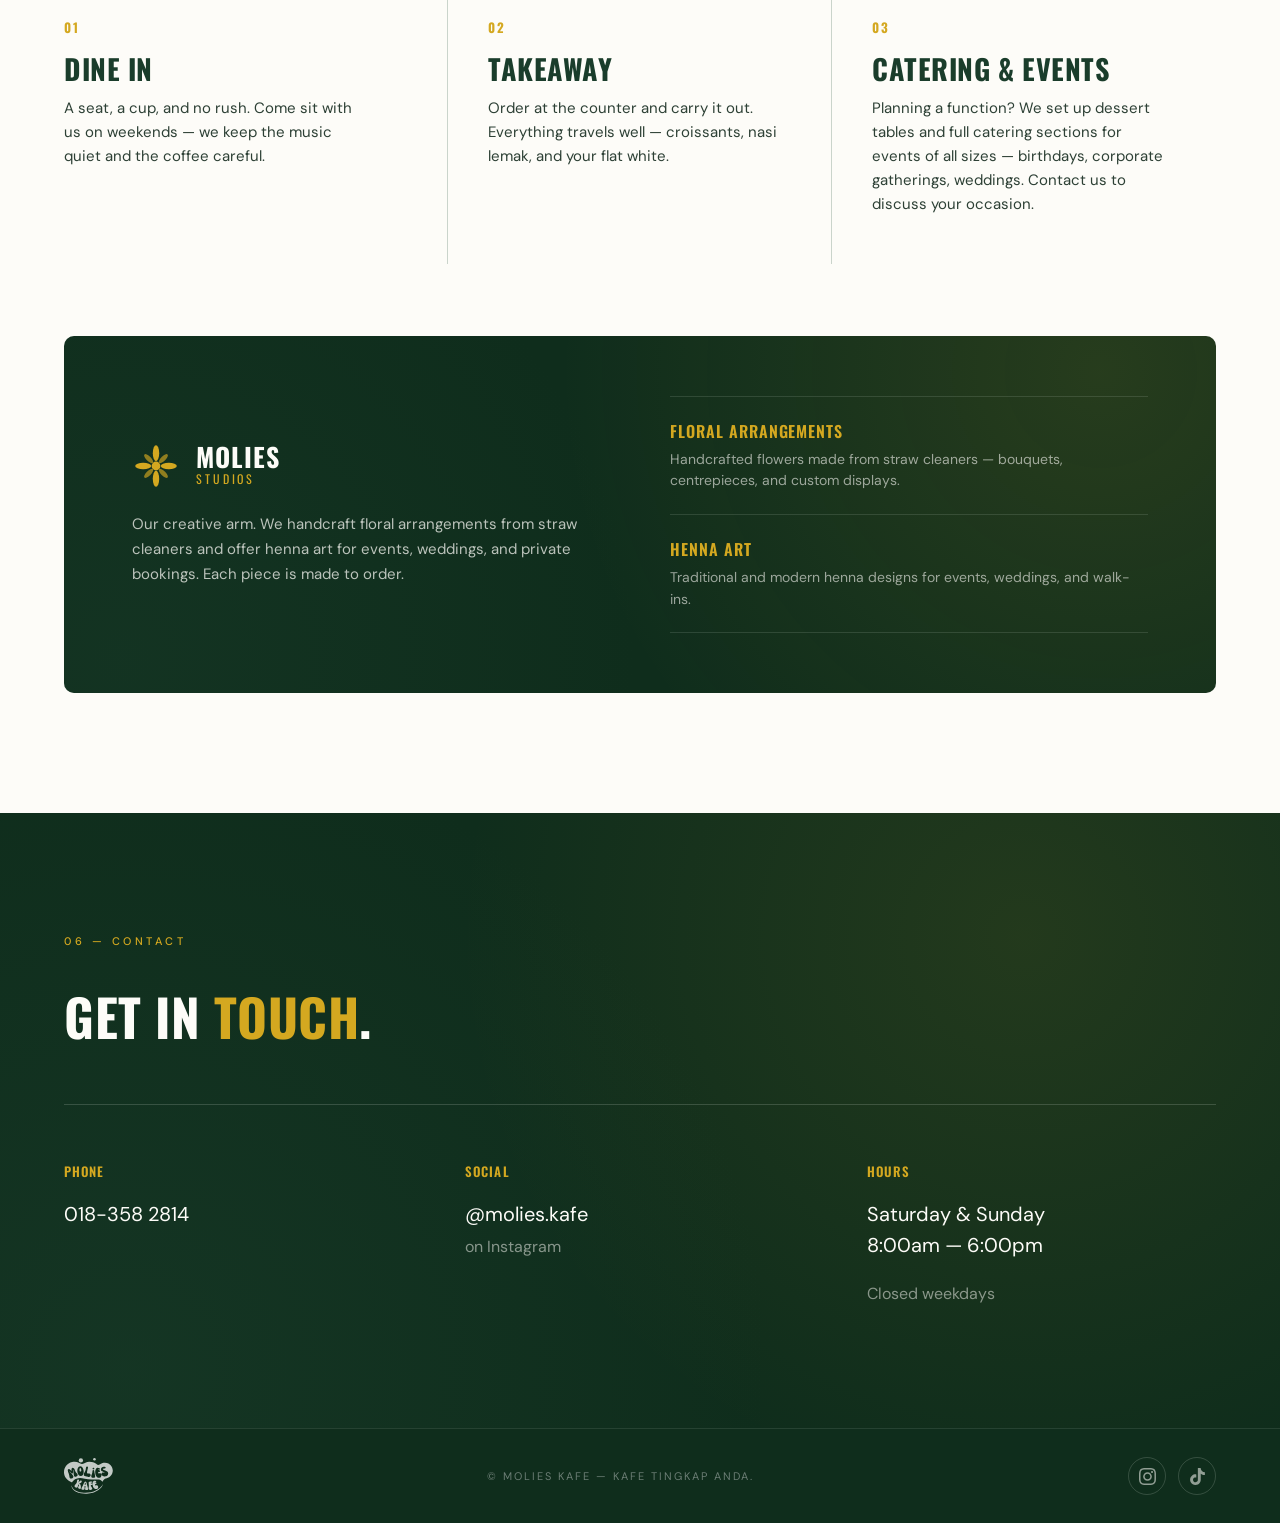
==== commit 52832841: "add: scroll animation, review section, services, footer/ admin edit" ====
--- a/index.html
+++ b/index.html
@@ -3,7 +3,7 @@
 <head>
   <meta charset="UTF-8" />
   <meta name="viewport" content="width=device-width, initial-scale=1.0" />
-  <title>Molies Kafe — Slow Coffee, Quiet Mornings</title>
+  <title>Molies Kafe</title>
   <meta name="description" content="A neighbourhood café in Pantai Dalam serving carefully sourced coffee and unhurried food in a warm, lived-in space." />
 
   <link rel="preconnect" href="https://fonts.googleapis.com" />
@@ -19,9 +19,10 @@
     <a href="#top" class="logo"><img src="assets/logo.svg" alt="Molies Kafe" class="logo-img" /></a>
     <nav class="nav" id="nav">
       <a href="#about">About</a>
+      <a href="#menu">Menu</a>
+      <a href="#find-us">Find Us</a>
+      <a href="#reviews">Reviews</a>
       <a href="#services">Services</a>
-      <a href="#menu">Menu</a>
-      <a href="#find-us">Where to Find Us</a>
       <a href="#contact">Contact</a>
     </nav>
     <button class="nav-toggle" id="navToggle" aria-label="Toggle menu">
@@ -31,14 +32,24 @@
 
   <!-- ============ HERO ============ -->
   <section class="hero" id="top">
+    <!-- Decorative coffee beans (parallax via JS) -->
+    <div class="hero-beans" aria-hidden="true">
+      <svg class="hero-bean hero-bean--1" viewBox="0 0 80 120"><ellipse cx="40" cy="60" rx="32" ry="52" fill="currentColor"/><path d="M40 12 C58 32 58 48 40 60 C22 72 22 88 40 108" fill="none" stroke="rgba(0,0,0,0.2)" stroke-width="3" stroke-linecap="round"/></svg>
+      <svg class="hero-bean hero-bean--2" viewBox="0 0 80 120"><ellipse cx="40" cy="60" rx="32" ry="52" fill="currentColor"/><path d="M40 12 C58 32 58 48 40 60 C22 72 22 88 40 108" fill="none" stroke="rgba(0,0,0,0.2)" stroke-width="3" stroke-linecap="round"/></svg>
+      <svg class="hero-bean hero-bean--3" viewBox="0 0 80 120"><ellipse cx="40" cy="60" rx="32" ry="52" fill="currentColor"/><path d="M40 12 C58 32 58 48 40 60 C22 72 22 88 40 108" fill="none" stroke="rgba(0,0,0,0.2)" stroke-width="3" stroke-linecap="round"/></svg>
+      <svg class="hero-bean hero-bean--4" viewBox="0 0 80 120"><ellipse cx="40" cy="60" rx="32" ry="52" fill="currentColor"/><path d="M40 12 C58 32 58 48 40 60 C22 72 22 88 40 108" fill="none" stroke="rgba(0,0,0,0.2)" stroke-width="3" stroke-linecap="round"/></svg>
+      <svg class="hero-bean hero-bean--5" viewBox="0 0 80 120"><ellipse cx="40" cy="60" rx="32" ry="52" fill="currentColor"/><path d="M40 12 C58 32 58 48 40 60 C22 72 22 88 40 108" fill="none" stroke="rgba(0,0,0,0.2)" stroke-width="3" stroke-linecap="round"/></svg>
+      <svg class="hero-bean hero-bean--6" viewBox="0 0 80 120"><ellipse cx="40" cy="60" rx="32" ry="52" fill="currentColor"/><path d="M40 12 C58 32 58 48 40 60 C22 72 22 88 40 108" fill="none" stroke="rgba(0,0,0,0.2)" stroke-width="3" stroke-linecap="round"/></svg>
+    </div>
+
     <div class="hero-inner">
-      <div class="hero-meta">Est. 2025 — Pantai Dalam</div>
-      <h1 class="hero-title">
+      <div class="hero-meta" data-animate>Est. 2025 — Pantai Dalam</div>
+      <h1 class="hero-title" data-animate>
         Simple Treats.<br />
         <em>Honest</em> Flavors.<br />
         Local Soul.
       </h1>
-      <p class="hero-sub">A neighbourhood café for the unhurried, the curious, and the second cup.</p>
+      <p class="hero-sub" data-animate>A neighbourhood café for the unhurried, the curious, and the second cup.</p>
       <div class="hero-cue" aria-hidden="true">
         <span class="cue-line"></span>
         <span>Scroll</span>
@@ -48,14 +59,17 @@
 
   <!-- ============ ABOUT ============ -->
   <section class="section" id="about">
-    <div class="section-label">01 — About Us</div>
+    <!-- Decorative bean accent -->
+    <svg class="section-bean section-bean--about" viewBox="0 0 80 120" aria-hidden="true"><ellipse cx="40" cy="60" rx="32" ry="52" fill="currentColor"/><path d="M40 12 C58 32 58 48 40 60 C22 72 22 88 40 108" fill="none" stroke="rgba(0,0,0,0.15)" stroke-width="3" stroke-linecap="round"/></svg>
+
+    <div class="section-label" data-animate>01 — About Us</div>
     <div class="about-grid">
-      <div class="about-text">
+      <div class="about-text" data-animate>
         <h2>A small café, a tent, and a kitchen that <em>never stops tasting.</em></h2>
         <p>Molie's Kafe is a small, laid-back café where the tables sit under an open tent and the counter is always within arm's reach. A handful of seats, a neighbourhood rhythm, and the kind of welcome that makes you want to stay for a second slice.</p>
         <p>Every cake on our counter comes from a local warm kitchen. The brews are classic, the flavours are honest, and the door is always open for the unhurried.</p>
       </div>
-      <aside class="about-side">
+      <aside class="about-side" data-animate>
         <div class="value">
           <div class="value-num">i.</div>
           <div class="value-text">Dine-in under the tent. Laid-back. Never rushed.</div>
@@ -72,63 +86,38 @@
     </div>
   </section>
 
-  <!-- ============ SERVICES ============ -->
-  <section class="section services" id="services">
-    <div class="section-label">02 — Services</div>
-    <h2 class="section-title">What we <em>offer</em>.</h2>
-
-    <div class="services-grid">
-      <div class="service-card">
-        <div class="service-num">01</div>
-        <h3 class="service-title">Dine In</h3>
-        <p class="service-desc">A seat, a cup, and no rush. Come sit with us on weekends — we keep the music quiet and the coffee careful.</p>
-      </div>
-
-      <div class="service-card">
-        <div class="service-num">02</div>
-        <h3 class="service-title">Takeaway</h3>
-        <p class="service-desc">Order at the counter and carry it out. Everything travels well — croissants, nasi lemak, and your flat white.</p>
-      </div>
-
-      <div class="service-card">
-        <div class="service-num">03</div>
-        <h3 class="service-title">Catering</h3>
-        <p class="service-desc">Planning an event? Contact us for catering enquiries — desserts, drinks, and good company included.</p>
-      </div>
-    </div>
-  </section>
-
   <!-- ============ MENU ============ -->
-  <section class="section menu" id="menu">
-    <div class="section-label">03 — Menu</div>
-    <h2 class="section-title">What we're <em>pouring</em><br />and plating.</h2>
-
-    <!-- Populated dynamically by js/main.js from js/menu-data.js -->
-    <div class="menu-grid" id="menuGrid"></div>
-
-    <p class="menu-note">All prices in MYR. Menu updates as R&amp;D keeps tasting. Ask the counter for today's specials.</p>
+  <section class="section menu-section" id="menu">
+    <div class="section-label" data-animate>02 — Menu</div>
+    <h2 class="section-title" data-animate>What we're <em>pouring</em><br />and plating.</h2>
+
+    <!-- Category tabs -->
+    <div class="menu-tabs" id="menuTabs" role="tablist"></div>
+
+    <!-- Horizontal scroll card rows (one per category, shown/hidden by tab) -->
+    <div class="menu-panels" id="menuPanels"></div>
+
+    <p class="menu-note" data-animate>All prices in MYR. Menu updates as R&amp;D keeps tasting. Ask the counter for today's specials.</p>
   </section>
 
   <!-- ============ WHERE TO FIND US ============ -->
   <section class="section find-us-section" id="find-us">
-    <div class="section-label">04 — Where to Find Us</div>
-    <h2 class="section-title">Come <em>find us</em>.</h2>
+    <div class="section-label" data-animate>03 — Where to Find Us</div>
+    <h2 class="section-title" data-animate>Come <em>find us</em>.</h2>
 
     <div class="find-us-grid">
-      <div class="find-us-info">
+      <div class="find-us-info" data-animate>
         <div class="find-us-block">
           <div class="find-us-label">Address</div>
           <p>Blok F, PPR Kerinchi, R12<br />Pusat Penjaja DBKL<br />Jalan Pantai Permai 2<br />Pantai Dalam, 59200<br />Kuala Lumpur</p>
         </div>
-
         <div class="find-us-block">
           <div class="find-us-label">Hours</div>
           <p>Saturday &amp; Sunday<br />8:00am — 6:00pm</p>
           <p><em>Closed Monday — Friday</em></p>
         </div>
       </div>
-
-      <div class="find-us-map">
+      <div class="find-us-map" data-animate>
         <iframe
           src="https://maps.google.com/maps?q=Molies+Kafe+Pantai+Dalam+Kuala+Lumpur&output=embed"
           title="Molies Kafe location"
@@ -140,24 +129,94 @@
     </div>
   </section>
 
+  <!-- ============ REVIEWS ============ -->
+  <section class="reviews-section" id="reviews">
+    <svg class="section-bean section-bean--reviews" viewBox="0 0 80 120" aria-hidden="true"><ellipse cx="40" cy="60" rx="32" ry="52" fill="currentColor"/><path d="M40 12 C58 32 58 48 40 60 C22 72 22 88 40 108" fill="none" stroke="rgba(0,0,0,0.15)" stroke-width="3" stroke-linecap="round"/></svg>
+  <div class="reviews-inner">
+    <div class="section-label" data-animate>04 — Reviews</div>
+    <h2 class="section-title" data-animate>What our <em>guests</em> say.</h2>
+
+    <!-- Approved reviews rendered here by JS -->
+    <div class="reviews-grid" id="reviewsGrid"></div>
+
+    <!-- Leave a review form -->
+    <div class="review-form-wrap" data-animate>
+      <h3 class="review-form-title">Leave a Review</h3>
+      <p class="review-form-sub">Your review will appear after a quick verification. We appreciate the kind words — and the honest ones too.</p>
+
+      <form class="review-form" id="reviewForm" novalidate>
+        <div class="review-form-row">
+          <div class="review-field">
+            <label for="rvName">Your Name</label>
+            <input type="text" id="rvName" placeholder="e.g. Sarah" required />
+          </div>
+          <div class="review-field">
+            <label>Rating</label>
+            <div class="star-input" role="radiogroup" aria-label="Star rating">
+              <input type="radio" name="rvRating" id="rv5" value="5" /><label for="rv5" aria-label="5 stars">★</label>
+              <input type="radio" name="rvRating" id="rv4" value="4" /><label for="rv4" aria-label="4 stars">★</label>
+              <input type="radio" name="rvRating" id="rv3" value="3" /><label for="rv3" aria-label="3 stars">★</label>
+              <input type="radio" name="rvRating" id="rv2" value="2" /><label for="rv2" aria-label="2 stars">★</label>
+              <input type="radio" name="rvRating" id="rv1" value="1" /><label for="rv1" aria-label="1 star">★</label>
+            </div>
+          </div>
+        </div>
+
+        <div class="review-field">
+          <label for="rvText">Your Review</label>
+          <textarea id="rvText" rows="4" placeholder="Tell us about your visit..." required></textarea>
+        </div>
+
+        <div class="review-field">
+          <label for="rvImage">Photo (optional)</label>
+          <div class="file-input-wrap">
+            <input type="file" id="rvImage" accept="image/*" />
+            <label for="rvImage" class="file-input-btn">Choose photo</label>
+            <span class="file-input-name" id="rvImageName">No file chosen</span>
+          </div>
+          <div class="review-img-preview" id="rvImgPreview" hidden>
+            <img id="rvImgThumb" src="" alt="Preview" />
+            <button type="button" class="remove-img-btn" id="rvRemoveImg">✕</button>
+          </div>
+        </div>
+
+        <p class="review-error" id="reviewError" hidden></p>
+        <p class="review-success" id="reviewSuccess" hidden>Thank you! Your review is pending verification and will appear here soon.</p>
+
+        <button type="submit" class="btn-submit">Submit Review</button>
+      </form>
+    </div>
+  </div>
+  </section>
+
+  <!-- ============ SERVICES ============ -->
+  <section class="section services-section" id="services">
+    <div class="section-label" data-animate>05 — Services &amp; Studios</div>
+    <h2 class="section-title" data-animate>More than <em>coffee</em>.</h2>
+
+    <!-- Café services (rendered dynamically) -->
+    <div class="services-grid" id="servicesGrid"></div>
+
+    <!-- Molies Studios (rendered dynamically) -->
+    <div id="studiosBlock"></div>
+  </section>
+
   <!-- ============ CONTACT ============ -->
   <section class="section contact" id="contact">
     <div class="contact-inner">
-      <div class="section-label">05 — Contact</div>
-      <h2 class="section-title">Get in <em>touch</em>.</h2>
+      <div class="section-label" data-animate>06 — Contact</div>
+      <h2 class="section-title" data-animate>Get in <em>touch</em>.</h2>
 
       <div class="contact-grid contact-grid--centered">
-        <div class="contact-block">
+        <div class="contact-block" data-animate>
           <div class="contact-label">Phone</div>
           <p>018-358 2814</p>
         </div>
-
-        <div class="contact-block">
+        <div class="contact-block" data-animate>
           <div class="contact-label">Social</div>
           <p>@molies.kafe<br /><em>on Instagram</em></p>
         </div>
-
-        <div class="contact-block">
+        <div class="contact-block" data-animate>
           <div class="contact-label">Hours</div>
           <p>Saturday &amp; Sunday<br />8:00am — 6:00pm</p>
           <p><em>Closed weekdays</em></p>
@@ -168,8 +227,13 @@
 
   <!-- ============ FOOTER ============ -->
   <footer class="footer">
-    <div class="footer-mark"><img src="assets/logo.svg" alt="Molies Kafe" class="logo-img logo-img--footer" /></div>
+    <div class="footer-mark">
+      <img src="assets/logo.svg" alt="Molies Kafe" class="logo-img logo-img--footer" />
+    </div>
     <div class="footer-text">© Molies Kafe — Kafe tingkap anda.</div>
+    <div class="footer-social" id="footerSocial">
+      <!-- Populated by JS from social data -->
+    </div>
   </footer>
 
   <script src="js/menu-data.js"></script>
--- a/css/main.css
+++ b/css/main.css
@@ -1,33 +1,24 @@
 /* =========================================================
-   MOLIES KAFE — STYLES
-   Bold kampung-café aesthetic. Deep forest green + warm gold + white.
-   Two fonts: Oswald (display), DM Sans (body).
-   ========================================================= */
-
-*, *::before, *::after {
-  box-sizing: border-box;
-  margin: 0;
-  padding: 0;
-}
+   MOLIES KAFE — MAIN STYLES
+   ========================================================= */
+
+*, *::before, *::after { box-sizing: border-box; margin: 0; padding: 0; }
 
 :root {
-  /* Color */
-  --bg:         #FDFCF8;   /* warm white */
-  --bg-warm:    #EEF3EF;   /* light green tint */
-  --ink:        #0F1A14;   /* near-black */
-  --ink-soft:   #2D4035;   /* dark green text */
-  --muted:      #6B7D74;   /* muted green-grey */
-  --accent:     #D4A820;   /* warm gold */
-  --accent-deep:#B08B15;
-  --green:      #1A3D2B;   /* deep forest green */
-  --green-dark: #0F2D1C;
-  --line:       #CAD4CB;   /* green-tinted hairline */
-
-  /* Type */
+  --bg:          #FDFCF8;
+  --bg-warm:     #EEF3EF;
+  --ink:         #0F1A14;
+  --ink-soft:    #2D4035;
+  --muted:       #6B7D74;
+  --accent:      #D4A820;
+  --accent-deep: #B08B15;
+  --green:       #1A3D2B;
+  --green-dark:  #0F2D1C;
+  --line:        #CAD4CB;
+
   --font-display: 'Oswald', 'Impact', sans-serif;
   --font-body:    'DM Sans', system-ui, sans-serif;
 
-  /* Layout */
   --container: 1280px;
   --gutter:    clamp(20px, 5vw, 64px);
 }
@@ -48,7 +39,21 @@
 
 a { color: inherit; text-decoration: none; }
 img { max-width: 100%; display: block; }
-button { font: inherit; }
+button { font: inherit; cursor: pointer; }
+textarea { font: inherit; }
+
+/* =========================================================
+   SCROLL ENTRANCE ANIMATIONS
+   ========================================================= */
+[data-animate] {
+  opacity: 0;
+  transform: translateY(22px);
+  transition: opacity 0.65s ease, transform 0.65s ease;
+}
+[data-animate].in-view {
+  opacity: 1;
+  transform: translateY(0);
+}
 
 /* =========================================================
    HEADER
@@ -60,56 +65,40 @@
   display: flex;
   align-items: center;
   justify-content: space-between;
-  padding: 22px var(--gutter);
-  transition: background 0.3s ease, padding 0.3s ease, border-color 0.3s ease;
+  padding: 20px var(--gutter);
+  transition: background 0.3s, padding 0.3s, border-color 0.3s;
   border-bottom: 1px solid transparent;
 }
-
 .site-header.scrolled {
   background: rgba(15, 45, 28, 0.96);
   backdrop-filter: blur(10px);
   -webkit-backdrop-filter: blur(10px);
-  padding: 14px var(--gutter);
+  padding: 13px var(--gutter);
   border-bottom-color: rgba(202, 212, 203, 0.15);
 }
 
-.logo {
-  display: flex;
-  align-items: center;
-  flex-shrink: 0;
-}
-
-.logo-img {
-  height: 52px;
-  width: auto;
-  display: block;
-}
-
-.logo-img--footer {
-  height: 40px;
-  opacity: 0.75;
-}
-
-.nav { display: flex; gap: 28px; }
-
+.logo { display: flex; align-items: center; flex-shrink: 0; }
+.logo-img { height: 48px; width: auto; }
+.logo-img--footer { height: 36px; opacity: 0.75; }
+
+.nav { display: flex; gap: 24px; }
 .nav a {
-  font-size: 12px;
+  font-size: 11px;
   font-weight: 500;
   text-transform: uppercase;
   letter-spacing: 0.18em;
   color: rgba(253, 252, 248, 0.8);
   position: relative;
   padding: 6px 0;
-  transition: color 0.2s ease;
+  transition: color 0.2s;
 }
 .nav a::after {
   content: '';
   position: absolute;
   bottom: 0; left: 0;
-  width: 0;
-  height: 2px;
+  width: 0; height: 2px;
   background: var(--accent);
-  transition: width 0.35s ease;
+  transition: width 0.3s;
 }
 .nav a:hover { color: var(--accent); }
 .nav a:hover::after { width: 100%; }
@@ -120,13 +109,11 @@
   gap: 5px;
   background: none;
   border: none;
-  cursor: pointer;
   padding: 8px;
   z-index: 101;
 }
 .nav-toggle span {
-  width: 24px;
-  height: 1.5px;
+  width: 24px; height: 1.5px;
   background: #FDFCF8;
   transition: transform 0.3s, opacity 0.3s;
 }
@@ -141,16 +128,36 @@
   position: relative;
   background: var(--green);
   overflow: hidden;
+  min-height: 100vh;
 }
 .hero::before {
   content: '';
   position: absolute;
   inset: 0;
   background:
-    radial-gradient(circle at 90% 10%, rgba(212, 168, 32, 0.1) 0%, transparent 45%),
-    radial-gradient(circle at 5% 95%, rgba(15, 45, 28, 0.6) 0%, transparent 50%);
+    radial-gradient(circle at 90% 10%, rgba(212, 168, 32, 0.12) 0%, transparent 45%),
+    radial-gradient(circle at 5%  95%, rgba(15, 45, 28, 0.6)    0%, transparent 50%);
   pointer-events: none;
 }
+
+/* Coffee bean decorations */
+.hero-beans {
+  position: absolute;
+  inset: 0;
+  pointer-events: none;
+  overflow: hidden;
+}
+.hero-bean {
+  position: absolute;
+  color: rgba(212, 168, 32, 0.10);
+  will-change: transform;
+}
+.hero-bean--1 { width: 130px; top: 12%;    right: 7%;   transform: rotate(18deg); }
+.hero-bean--2 { width: 80px;  top: 58%;    right: 18%;  transform: rotate(-28deg); }
+.hero-bean--3 { width: 55px;  top: 28%;    right: 38%;  transform: rotate(52deg); }
+.hero-bean--4 { width: 100px; bottom: 22%; left: 4%;    transform: rotate(-14deg); }
+.hero-bean--5 { width: 65px;  top: 8%;     left: 28%;   transform: rotate(66deg); }
+.hero-bean--6 { width: 45px;  bottom: 38%; left: 40%;   transform: rotate(-40deg); }
 
 .hero-inner {
   position: relative;
@@ -169,40 +176,31 @@
   letter-spacing: 0.32em;
   font-weight: 500;
   color: rgba(253, 252, 248, 0.5);
-  margin-bottom: 36px;
-  text-transform: uppercase;
-  animation: fadeUp 0.9s ease-out backwards;
-}
-
+  margin-bottom: 32px;
+  text-transform: uppercase;
+}
 .hero-title {
   font-family: var(--font-display);
   font-weight: 700;
-  font-size: clamp(48px, 11vw, 168px);
+  font-size: clamp(42px, 9.5vw, 140px);
   line-height: 0.95;
   letter-spacing: 0.01em;
   color: #FDFCF8;
-  margin-bottom: 44px;
-  text-transform: uppercase;
-  animation: fadeUp 1s ease-out 0.1s backwards;
-}
-.hero-title em {
-  font-style: normal;
-  color: var(--accent);
-}
+  margin-bottom: 40px;
+  text-transform: uppercase;
+}
+.hero-title em { font-style: normal; color: var(--accent); }
 
 .hero-sub {
-  font-family: var(--font-body);
-  font-size: clamp(18px, 2vw, 22px);
+  font-size: clamp(16px, 1.8vw, 20px);
   font-weight: 400;
   color: rgba(253, 252, 248, 0.68);
-  max-width: 480px;
-  animation: fadeUp 1s ease-out 0.3s backwards;
+  max-width: 420px;
 }
 
 .hero-cue {
   position: absolute;
-  bottom: 40px;
-  right: var(--gutter);
+  bottom: 40px; right: var(--gutter);
   display: flex;
   align-items: center;
   gap: 14px;
@@ -210,33 +208,31 @@
   letter-spacing: 0.32em;
   text-transform: uppercase;
   color: rgba(253, 252, 248, 0.4);
-  animation: fadeUp 1s ease-out 0.6s backwards;
+  animation: heroFadeUp 1s ease 0.7s both;
 }
 .cue-line {
-  width: 48px;
-  height: 1px;
-  background: rgba(253, 252, 248, 0.35);
-  animation: cuePulse 2.4s ease-in-out infinite;
-}
-
-@keyframes fadeUp {
-  from { opacity: 0; transform: translateY(28px); }
+  width: 44px; height: 1px;
+  background: rgba(253, 252, 248, 0.3);
+  animation: cuePulse 2.5s ease-in-out infinite;
+}
+@keyframes heroFadeUp {
+  from { opacity: 0; transform: translateY(16px); }
   to   { opacity: 1; transform: translateY(0); }
 }
 @keyframes cuePulse {
   0%, 100% { opacity: 0.4; transform: scaleX(0.8); transform-origin: left; }
-  50%      { opacity: 1;   transform: scaleX(1);   transform-origin: left; }
-}
-
-/* =========================================================
-   SECTION SHARED
+  50%       { opacity: 1;   transform: scaleX(1);   transform-origin: left; }
+}
+
+/* =========================================================
+   SHARED SECTION LAYOUT
    ========================================================= */
 .section {
   position: relative;
   z-index: 2;
   max-width: var(--container);
   margin: 0 auto;
-  padding: 140px var(--gutter);
+  padding: 120px var(--gutter);
 }
 
 .section-label {
@@ -244,24 +240,29 @@
   letter-spacing: 0.32em;
   text-transform: uppercase;
   color: var(--muted);
-  margin-bottom: 48px;
+  margin-bottom: 40px;
   font-weight: 500;
 }
 
 .section-title {
   font-family: var(--font-display);
   font-weight: 700;
-  font-size: clamp(40px, 7vw, 84px);
-  line-height: 1.0;
+  font-size: clamp(28px, 4vw, 52px);
+  line-height: 1.05;
   letter-spacing: 0.01em;
-  margin-bottom: 72px;
-  max-width: 14ch;
-  text-transform: uppercase;
-}
-.section-title em {
-  font-style: normal;
-  color: var(--accent);
-}
+  margin-bottom: 60px;
+  max-width: 18ch;
+  text-transform: uppercase;
+}
+.section-title em { font-style: normal; color: var(--accent); }
+
+/* Decorative bean accents */
+.section-bean {
+  position: absolute;
+  pointer-events: none;
+}
+.section-bean--about   { width: 180px; top: 60px;    right: -40px;  color: var(--green); opacity: 0.06; transform: rotate(20deg); }
+.section-bean--reviews { width: 140px; bottom: 80px; left: -30px;   color: var(--green); opacity: 0.06; transform: rotate(-15deg); }
 
 /* =========================================================
    ABOUT
@@ -269,223 +270,377 @@
 .about-grid {
   display: grid;
   grid-template-columns: 1.6fr 1fr;
-  gap: 96px;
+  gap: 80px;
   align-items: start;
 }
-
 .about-text h2 {
   font-family: var(--font-display);
   font-weight: 700;
-  font-size: clamp(28px, 4vw, 48px);
-  line-height: 1.1;
+  font-size: clamp(24px, 3.2vw, 40px);
+  line-height: 1.15;
   letter-spacing: 0.01em;
+  margin-bottom: 28px;
+  text-transform: uppercase;
+}
+.about-text h2 em { font-style: normal; color: var(--accent); }
+.about-text p { margin-bottom: 16px; color: var(--ink-soft); max-width: 56ch; }
+
+.about-side {
+  display: flex;
+  flex-direction: column;
+  gap: 32px;
+  border-left: 3px solid var(--green);
+  padding-left: 32px;
+  padding-top: 6px;
+}
+.value-num { font-family: var(--font-display); font-weight: 700; font-size: 15px; color: var(--accent); margin-bottom: 6px; letter-spacing: 0.06em; }
+.value-text { font-size: 15px; color: var(--ink-soft); line-height: 1.5; }
+
+/* =========================================================
+   MENU — TABS + HORIZONTAL SCROLL CARDS
+   ========================================================= */
+.menu-section { overflow: visible; }
+
+.menu-tabs {
+  display: flex;
+  border-bottom: 2px solid var(--line);
   margin-bottom: 32px;
-  text-transform: uppercase;
-}
-.about-text h2 em { font-style: normal; color: var(--accent); }
-
-.about-text p {
-  margin-bottom: 18px;
-  color: var(--ink-soft);
-  max-width: 56ch;
-}
-
-.about-side {
-  display: flex;
-  flex-direction: column;
-  gap: 36px;
-  border-left: 3px solid var(--green);
-  padding-left: 36px;
-  padding-top: 8px;
-}
-
-.value-num {
+  overflow-x: auto;
+  -webkit-overflow-scrolling: touch;
+  scrollbar-width: none;
+}
+.menu-tabs::-webkit-scrollbar { display: none; }
+
+.menu-tab {
   font-family: var(--font-display);
+  font-size: 12px;
+  font-weight: 600;
+  letter-spacing: 0.12em;
+  text-transform: uppercase;
+  padding: 10px 22px;
+  background: none;
+  border: none;
+  border-bottom: 3px solid transparent;
+  margin-bottom: -2px;
+  color: var(--muted);
+  white-space: nowrap;
+  transition: color 0.2s;
+}
+.menu-tab:hover  { color: var(--ink); }
+.menu-tab.active { color: var(--green); border-bottom-color: var(--accent); }
+
+.menu-panel  { display: none; }
+.menu-panel.active { display: block; }
+
+.menu-scroll-wrap { position: relative; padding: 0 0 4px; }
+
+.menu-scroll {
+  display: flex;
+  gap: 18px;
+  overflow-x: auto;
+  scroll-snap-type: x mandatory;
+  -webkit-overflow-scrolling: touch;
+  padding-bottom: 16px;
+  scrollbar-width: thin;
+  scrollbar-color: var(--line) transparent;
+}
+.menu-scroll::-webkit-scrollbar       { height: 4px; }
+.menu-scroll::-webkit-scrollbar-track { background: transparent; }
+.menu-scroll::-webkit-scrollbar-thumb { background: var(--line); border-radius: 4px; }
+
+.scroll-btn {
+  position: absolute;
+  top: 45%; transform: translateY(-50%);
+  width: 38px; height: 38px;
+  border-radius: 50%;
+  background: #fff;
+  border: 1px solid var(--line);
+  box-shadow: 0 2px 12px rgba(0,0,0,0.1);
+  display: flex;
+  align-items: center;
+  justify-content: center;
+  font-size: 16px;
+  color: var(--ink);
+  z-index: 10;
+  transition: background 0.2s, color 0.2s;
+}
+.scroll-btn:hover { background: var(--green); color: #fff; }
+.scroll-btn--left  { left:  -18px; }
+.scroll-btn--right { right: -18px; }
+[hidden].scroll-btn { display: none !important; }
+
+/* Menu card */
+.menu-card {
+  flex: 0 0 220px;
+  scroll-snap-align: start;
+  border-radius: 12px;
+  overflow: hidden;
+  background: #fff;
+  border: 1px solid var(--line);
+  transition: transform 0.25s ease, box-shadow 0.25s ease;
+}
+.menu-card:hover {
+  transform: translateY(-6px);
+  box-shadow: 0 16px 40px rgba(15, 45, 28, 0.14);
+}
+.menu-card-img-wrap { width: 100%; height: 170px; overflow: hidden; }
+.menu-card-img {
+  width: 100%; height: 100%;
+  object-fit: cover;
+  display: block;
+  transition: transform 0.4s ease;
+}
+.menu-card:hover .menu-card-img { transform: scale(1.05); }
+
+.menu-card-placeholder {
+  width: 100%; height: 170px;
+  display: flex;
+  align-items: center;
+  justify-content: center;
+  font-family: var(--font-display);
+  font-size: 36px;
   font-weight: 700;
-  font-size: 16px;
-  color: var(--accent);
-  margin-bottom: 8px;
+  color: rgba(253,252,248,0.15);
+  text-transform: uppercase;
   letter-spacing: 0.06em;
-}
-.value-text {
+  position: relative;
+  overflow: hidden;
+}
+.menu-card-placeholder::after {
+  content: '';
+  position: absolute;
+  width: 80px; height: 120px;
+  background: rgba(255,255,255,0.06);
+  border-radius: 50%;
+  right: 12px; bottom: -20px;
+  transform: rotate(20deg);
+}
+
+.menu-card-body   { padding: 15px 18px 18px; }
+.menu-card-name   { font-family: var(--font-display); font-weight: 600; font-size: 14px; letter-spacing: 0.04em; text-transform: uppercase; color: var(--ink); margin-bottom: 4px; line-height: 1.2; }
+.menu-card-price  { font-weight: 700; font-size: 15px; color: var(--accent-deep); margin-bottom: 5px; }
+.menu-card-desc   { font-size: 12px; color: var(--muted); line-height: 1.45; }
+
+.menu-note { margin-top: 48px; text-align: center; font-size: 13px; color: var(--muted); letter-spacing: 0.06em; }
+
+/* =========================================================
+   FIND US
+   ========================================================= */
+.find-us-grid {
+  display: grid;
+  grid-template-columns: 1fr 1.6fr;
+  gap: 72px;
+  align-items: start;
+  border-top: 2px solid var(--green);
+  padding-top: 56px;
+}
+.find-us-info { display: flex; flex-direction: column; gap: 44px; }
+.find-us-label { font-family: var(--font-display); font-weight: 600; font-size: 12px; color: var(--accent); letter-spacing: 0.18em; text-transform: uppercase; margin-bottom: 14px; }
+.find-us-block p { font-size: 17px; line-height: 1.65; color: var(--ink-soft); margin-bottom: 10px; }
+.find-us-block p:last-child { margin-bottom: 0; }
+.find-us-block p em { font-style: normal; color: var(--muted); font-size: 14px; }
+.find-us-map { border-radius: 6px; overflow: hidden; border: 1px solid var(--line); }
+.find-us-map iframe { width: 100%; height: 420px; border: 0; display: block; }
+
+/* =========================================================
+   REVIEWS
+   ========================================================= */
+.reviews-section {
+  background: var(--bg-warm);
+  position: relative;
+  z-index: 2;
+  max-width: 100%;
+  padding: 120px 0;
+  overflow: hidden;
+}
+
+.reviews-inner {
+  max-width: var(--container);
+  margin: 0 auto;
+  padding: 0 var(--gutter);
+}
+
+.reviews-grid {
+  display: grid;
+  grid-template-columns: repeat(auto-fill, minmax(280px, 1fr));
+  gap: 22px;
+  margin-bottom: 72px;
+}
+.reviews-empty { color: var(--muted); font-size: 15px; margin-bottom: 56px; }
+
+.review-card {
+  background: #fff;
+  border-radius: 10px;
+  padding: 26px;
+  border: 1px solid var(--line);
+  transition: transform 0.25s, box-shadow 0.25s;
+}
+.review-card:hover { transform: translateY(-4px); box-shadow: 0 12px 32px rgba(15,45,28,0.1); }
+.review-stars  { color: var(--accent); font-size: 17px; letter-spacing: 2px; margin-bottom: 12px; }
+.review-text   { font-size: 15px; color: var(--ink-soft); line-height: 1.6; margin-bottom: 14px; }
+.review-img    { width: 100%; max-height: 190px; object-fit: cover; border-radius: 6px; margin-bottom: 12px; }
+.review-meta   { font-size: 13px; color: var(--muted); }
+.review-name   { color: var(--ink); font-weight: 600; }
+
+/* Review submission form */
+.review-form-wrap { max-width: 660px; }
+.review-form-title { font-family: var(--font-display); font-weight: 700; font-size: clamp(20px, 2.8vw, 30px); letter-spacing: 0.04em; text-transform: uppercase; color: var(--green); margin-bottom: 10px; }
+.review-form-sub   { font-size: 14px; color: var(--muted); margin-bottom: 32px; line-height: 1.6; }
+
+.review-form     { display: flex; flex-direction: column; gap: 18px; }
+.review-form-row { display: grid; grid-template-columns: 1fr 1fr; gap: 18px; }
+
+.review-field { display: flex; flex-direction: column; gap: 7px; }
+.review-field label { font-size: 11px; font-weight: 600; letter-spacing: 0.1em; text-transform: uppercase; color: var(--ink-soft); }
+.review-field input[type="text"],
+.review-field textarea {
+  padding: 10px 13px;
+  border: 1.5px solid var(--line);
+  border-radius: 6px;
+  background: #fff;
+  color: var(--ink);
   font-size: 15px;
-  color: var(--ink-soft);
-  line-height: 1.5;
-}
-
-/* =========================================================
-   SERVICES
-   ========================================================= */
+  outline: none;
+  transition: border-color 0.2s;
+  resize: vertical;
+}
+.review-field input:focus,
+.review-field textarea:focus { border-color: var(--green); }
+
+/* Star rating */
+.star-input { display: flex; flex-direction: row-reverse; gap: 3px; padding: 8px 0; }
+.star-input input[type="radio"] { display: none; }
+.star-input label { font-size: 28px; color: var(--line); cursor: pointer; transition: color 0.15s; letter-spacing: 0; text-transform: none; }
+.star-input input:checked ~ label,
+.star-input label:hover,
+.star-input label:hover ~ label { color: var(--accent); }
+
+/* File upload */
+.file-input-wrap { display: flex; align-items: center; gap: 12px; flex-wrap: wrap; }
+.file-input-wrap input[type="file"] { display: none; }
+.file-input-btn {
+  display: inline-flex;
+  align-items: center;
+  padding: 8px 16px;
+  border: 1.5px solid var(--green);
+  border-radius: 5px;
+  font-size: 12px;
+  font-weight: 600;
+  letter-spacing: 0.06em;
+  text-transform: uppercase;
+  color: var(--green);
+  cursor: pointer;
+  transition: background 0.2s, color 0.2s;
+}
+.file-input-btn:hover { background: var(--green); color: #fff; }
+.file-input-name { font-size: 13px; color: var(--muted); }
+
+.review-img-preview { position: relative; display: inline-block; margin-top: 8px; }
+.review-img-preview img { width: 96px; height: 76px; object-fit: cover; border-radius: 6px; border: 1px solid var(--line); }
+.remove-img-btn {
+  position: absolute;
+  top: -7px; right: -7px;
+  width: 20px; height: 20px;
+  border-radius: 50%;
+  background: var(--green);
+  color: #fff;
+  border: none;
+  font-size: 10px;
+  display: flex;
+  align-items: center;
+  justify-content: center;
+}
+
+.review-error   { font-size: 13px; color: #B83232; padding: 10px 13px; background: #fdf0f0; border-radius: 5px; }
+.review-success { font-size: 14px; color: var(--green); padding: 13px 16px; background: #EEF5EE; border-radius: 6px; font-weight: 500; line-height: 1.5; }
+
+.btn-submit {
+  align-self: flex-start;
+  padding: 12px 30px;
+  background: var(--green);
+  color: #fff;
+  border: none;
+  border-radius: 5px;
+  font-family: var(--font-display);
+  font-size: 13px;
+  font-weight: 600;
+  letter-spacing: 0.1em;
+  text-transform: uppercase;
+  transition: background 0.2s;
+}
+.btn-submit:hover { background: var(--green-dark); }
+
+/* =========================================================
+   SERVICES & STUDIOS
+   ========================================================= */
+.services-section { overflow: hidden; }
+
 .services-grid {
   display: grid;
   grid-template-columns: repeat(3, 1fr);
-  gap: 0;
   border-top: 2px solid var(--green);
-}
-
-.service-card {
-  padding: 56px 48px 56px 0;
-  border-right: 1px solid var(--line);
-  padding-right: 48px;
-}
-.service-card:first-child { padding-left: 0; }
-.service-card:last-child { border-right: none; padding-right: 0; padding-left: 48px; }
-.service-card:nth-child(2) { padding-left: 48px; }
-
-.service-num {
-  font-family: var(--font-display);
-  font-weight: 700;
-  font-size: 13px;
-  color: var(--accent);
-  letter-spacing: 0.12em;
-  margin-bottom: 20px;
-}
-
-.service-title {
-  font-family: var(--font-display);
-  font-weight: 700;
-  font-size: clamp(24px, 3vw, 36px);
-  line-height: 1.1;
-  letter-spacing: 0.02em;
-  text-transform: uppercase;
-  color: var(--green);
-  margin-bottom: 16px;
-}
-
-.service-desc {
-  font-size: 15px;
-  color: var(--ink-soft);
-  line-height: 1.6;
-  max-width: 34ch;
-}
-
-/* =========================================================
-   WHERE TO FIND US
-   ========================================================= */
-.find-us-grid {
+  margin-bottom: 72px;
+}
+.service-card { padding: 48px 40px 48px 0; border-right: 1px solid var(--line); }
+.service-card:first-child  { padding-left: 0; }
+.service-card:last-child   { border-right: none; }
+.service-card:not(:first-child) { padding-left: 40px; }
+
+.service-num   { font-family: var(--font-display); font-weight: 700; font-size: 13px; color: var(--accent); letter-spacing: 0.12em; margin-bottom: 16px; }
+.service-title { font-family: var(--font-display); font-weight: 700; font-size: clamp(20px, 2.2vw, 30px); line-height: 1.1; letter-spacing: 0.02em; text-transform: uppercase; color: var(--green); margin-bottom: 12px; }
+.service-desc  { font-size: 15px; color: var(--ink-soft); line-height: 1.6; max-width: 30ch; }
+
+/* Studios block */
+.studios-block {
+  background: var(--green-dark);
+  border-radius: 10px;
+  padding: 60px 68px;
   display: grid;
-  grid-template-columns: 1fr 1.6fr;
-  gap: 80px;
-  align-items: start;
-  border-top: 2px solid var(--green);
-  padding-top: 64px;
-}
-
-.find-us-info {
-  display: flex;
-  flex-direction: column;
-  gap: 48px;
-}
-
-.find-us-label {
-  font-family: var(--font-display);
-  font-weight: 600;
-  font-size: 12px;
-  color: var(--accent);
-  letter-spacing: 0.18em;
-  text-transform: uppercase;
-  margin-bottom: 16px;
-}
-
-.find-us-block p {
-  font-size: 18px;
-  line-height: 1.65;
-  color: var(--ink-soft);
-  margin-bottom: 12px;
-}
-.find-us-block p:last-child { margin-bottom: 0; }
-.find-us-block p em {
-  font-style: normal;
-  color: var(--muted);
-  font-size: 15px;
-}
-
-.find-us-map {
-  border-radius: 4px;
+  grid-template-columns: 1fr 1fr;
+  gap: 60px;
+  align-items: center;
+  position: relative;
   overflow: hidden;
-  border: 1px solid var(--line);
-}
-.find-us-map iframe {
-  width: 100%;
-  height: 440px;
-  border: 0;
-  display: block;
-}
-
-/* =========================================================
-   MENU
-   ========================================================= */
-.menu-grid {
-  display: grid;
-  grid-template-columns: repeat(3, 1fr);
-  gap: 64px 64px;
-}
-
-.menu-cat {
-  font-family: var(--font-display);
-  font-weight: 700;
-  font-size: 30px;
-  color: var(--green);
-  margin-bottom: 30px;
-  padding-bottom: 14px;
-  border-bottom: 3px solid var(--accent);
-  letter-spacing: 0.04em;
-  text-transform: uppercase;
-}
-
-.menu-item { margin-bottom: 22px; }
-
-.menu-item-name {
-  display: flex;
-  align-items: baseline;
-  font-family: var(--font-display);
-  font-weight: 500;
-  font-size: 18px;
-  color: var(--ink);
-  margin-bottom: 4px;
-  gap: 10px;
-  letter-spacing: 0.02em;
-  text-transform: uppercase;
-}
-.menu-item-name > span:first-child { flex-shrink: 0; }
-
-.dots {
-  flex: 1;
-  border-bottom: 1px dotted var(--line);
-  position: relative;
-  top: -5px;
-  min-width: 20px;
-}
-
-.menu-price {
-  font-family: var(--font-body);
-  font-weight: 600;
-  color: var(--accent-deep);
-  flex-shrink: 0;
-}
-
-.menu-item-desc {
-  font-size: 14px;
-  color: var(--muted);
-}
-
-.menu-note {
-  margin-top: 72px;
-  text-align: center;
-  font-size: 13px;
-  color: var(--muted);
-  letter-spacing: 0.06em;
-}
-
-/* =========================================================
-   CONTACT  (dark green band)
+}
+.studios-block::before {
+  content: '';
+  position: absolute;
+  inset: 0;
+  background:
+    radial-gradient(circle at 90% 10%, rgba(212,168,32,0.12) 0%, transparent 50%),
+    radial-gradient(circle at 5%  90%, rgba(26,61,43,0.4)    0%, transparent 45%);
+  pointer-events: none;
+}
+
+.studios-info { position: relative; z-index: 1; }
+
+.studios-logo-wrap {
+  display: flex;
+  align-items: center;
+  gap: 16px;
+  margin-bottom: 22px;
+}
+.studios-logo-icon { width: 48px; height: 48px; flex-shrink: 0; }
+.studios-logo-text { display: flex; flex-direction: column; }
+.studios-logo-main { font-family: var(--font-display); font-weight: 700; font-size: 26px; letter-spacing: 0.04em; text-transform: uppercase; color: #FDFCF8; line-height: 1; }
+.studios-logo-sub  { font-family: var(--font-display); font-weight: 400; font-size: 12px; letter-spacing: 0.24em; text-transform: uppercase; color: var(--accent); }
+
+.studios-desc { font-size: 15px; color: rgba(253,252,248,0.72); line-height: 1.65; }
+
+.studios-offerings { display: flex; flex-direction: column; position: relative; z-index: 1; }
+.offering { padding: 22px 0; border-top: 1px solid rgba(202,212,203,0.15); }
+.offering:last-child { border-bottom: 1px solid rgba(202,212,203,0.15); }
+.offering-name { font-family: var(--font-display); font-weight: 600; font-size: 16px; letter-spacing: 0.06em; text-transform: uppercase; color: var(--accent); margin-bottom: 5px; }
+.offering-desc { font-size: 14px; color: rgba(253,252,248,0.58); line-height: 1.55; }
+
+/* =========================================================
+   CONTACT
    ========================================================= */
 .contact {
   background: var(--green-dark);
   color: var(--bg);
   max-width: 100%;
-  padding-left: 0;
-  padding-right: 0;
+  padding: 120px 0;
   position: relative;
   overflow: hidden;
 }
@@ -494,52 +649,25 @@
   position: absolute;
   inset: 0;
   background:
-    radial-gradient(circle at 80% 20%, rgba(212, 168, 32, 0.1) 0%, transparent 50%),
-    radial-gradient(circle at 10% 90%, rgba(26, 61, 43, 0.5) 0%, transparent 50%);
+    radial-gradient(circle at 80% 20%, rgba(212,168,32,0.1) 0%, transparent 50%),
+    radial-gradient(circle at 10% 90%, rgba(26,61,43,0.5)   0%, transparent 50%);
   pointer-events: none;
 }
-.contact-inner {
-  position: relative;
-  max-width: var(--container);
-  margin: 0 auto;
-  padding: 0 var(--gutter);
-}
-
+.contact-inner { position: relative; max-width: var(--container); margin: 0 auto; padding: 0 var(--gutter); }
 .contact .section-label { color: var(--accent); }
 .contact .section-title { color: var(--bg); }
 
 .contact-grid {
   display: grid;
   grid-template-columns: repeat(3, 1fr);
-  gap: 56px;
-  border-top: 1px solid rgba(202, 212, 203, 0.2);
-  padding-top: 64px;
-}
-
-.contact-label {
-  font-family: var(--font-display);
-  font-weight: 600;
-  font-size: 14px;
-  color: var(--accent);
-  margin-bottom: 20px;
-  letter-spacing: 0.08em;
-  text-transform: uppercase;
-}
-
-.contact-block p {
-  font-family: var(--font-body);
-  font-weight: 400;
-  font-size: 22px;
-  line-height: 1.55;
-  margin-bottom: 20px;
-  color: var(--bg);
-}
+  gap: 52px;
+  border-top: 1px solid rgba(202,212,203,0.2);
+  padding-top: 56px;
+}
+.contact-label { font-family: var(--font-display); font-weight: 600; font-size: 13px; color: var(--accent); margin-bottom: 18px; letter-spacing: 0.08em; text-transform: uppercase; }
+.contact-block p { font-size: 20px; line-height: 1.55; margin-bottom: 16px; color: var(--bg); }
 .contact-block p:last-child { margin-bottom: 0; }
-.contact-block p em {
-  font-style: normal;
-  color: rgba(253, 252, 248, 0.5);
-  font-size: 18px;
-}
+.contact-block p em { font-style: normal; color: rgba(253,252,248,0.5); font-size: 16px; }
 
 /* =========================================================
    FOOTER
@@ -547,79 +675,81 @@
 .footer {
   background: var(--green-dark);
   color: var(--muted);
-  padding: 36px var(--gutter);
+  padding: 28px var(--gutter);
   display: flex;
   justify-content: space-between;
   align-items: center;
-  border-top: 1px solid rgba(202, 212, 203, 0.12);
-  position: relative;
-  z-index: 2;
-}
-
-.footer-mark {
-  display: flex;
-  align-items: center;
-}
-
-.footer-text {
-  font-size: 11px;
-  letter-spacing: 0.18em;
-  text-transform: uppercase;
-}
+  border-top: 1px solid rgba(202,212,203,0.12);
+}
+.footer-text { font-size: 11px; letter-spacing: 0.18em; text-transform: uppercase; }
+
+.footer-social { display: flex; gap: 12px; align-items: center; }
+.social-link {
+  display: flex;
+  align-items: center;
+  justify-content: center;
+  width: 38px; height: 38px;
+  border-radius: 50%;
+  border: 1px solid rgba(202,212,203,0.2);
+  color: rgba(253,252,248,0.55);
+  transition: border-color 0.2s, color 0.2s, background 0.2s;
+}
+.social-link:hover { border-color: var(--accent); color: var(--accent); background: rgba(212,168,32,0.08); }
+.social-link svg { width: 17px; height: 17px; fill: currentColor; display: block; }
 
 /* =========================================================
    RESPONSIVE
    ========================================================= */
+@media (max-width: 1024px) {
+  .studios-block { grid-template-columns: 1fr; padding: 44px 36px; gap: 36px; }
+}
+
 @media (max-width: 880px) {
   .nav {
     display: none;
     position: fixed;
     top: 0; right: 0;
-    height: 100vh;
-    width: 78%;
-    max-width: 340px;
+    height: 100vh; width: 78%; max-width: 320px;
     background: var(--green);
     flex-direction: column;
-    padding: 110px 40px;
-    gap: 28px;
-    border-left: 1px solid rgba(202, 212, 203, 0.15);
-    box-shadow: -10px 0 40px rgba(0, 0, 0, 0.3);
+    padding: 100px 36px;
+    gap: 22px;
+    border-left: 1px solid rgba(202,212,203,0.15);
+    box-shadow: -10px 0 40px rgba(0,0,0,0.3);
+    z-index: 99;
   }
   .nav.open { display: flex; }
-  .nav a { font-size: 16px; letter-spacing: 0.14em; color: rgba(253, 252, 248, 0.85); }
-
+  .nav a { font-size: 14px; letter-spacing: 0.12em; color: rgba(253,252,248,0.85); }
   .nav-toggle { display: flex; }
 
-  .hero-inner { padding: 130px var(--gutter) 90px; min-height: 90vh; }
+  .hero-inner { padding: 120px var(--gutter) 80px; min-height: 90vh; }
   .hero-cue { display: none; }
-
-  .section { padding: 90px var(--gutter); }
-
-  .about-grid { grid-template-columns: 1fr; gap: 48px; }
-  .about-side {
-    border-left: none;
-    border-top: 3px solid var(--green);
-    padding-left: 0;
-    padding-top: 36px;
-  }
-
-  .menu-grid { grid-template-columns: 1fr; gap: 48px; }
+  .hero-bean--3, .hero-bean--5, .hero-bean--6 { display: none; }
+
+  .section { padding: 80px var(--gutter); }
+
+  .about-grid { grid-template-columns: 1fr; gap: 44px; }
+  .about-side { border-left: none; border-top: 3px solid var(--green); padding-left: 0; padding-top: 30px; }
 
   .services-grid { grid-template-columns: 1fr; }
-  .service-card {
-    padding: 36px 0;
-    border-right: none;
-    border-bottom: 1px solid var(--line);
-  }
-  .service-card:first-child { padding-top: 36px; }
-  .service-card:last-child { border-bottom: none; padding-left: 0; }
-  .service-card:nth-child(2) { padding-left: 0; }
-
-  .find-us-grid { grid-template-columns: 1fr; gap: 48px; }
-  .find-us-map iframe { height: 300px; }
-
-  .contact-grid { grid-template-columns: 1fr; gap: 36px; }
+  .service-card { padding: 30px 0; border-right: none; border-bottom: 1px solid var(--line); }
+  .service-card:last-child { border-bottom: none; }
+  .service-card:not(:first-child) { padding-left: 0; }
+
+  .studios-block { padding: 36px 24px; border-radius: 8px; }
+
+  .find-us-grid { grid-template-columns: 1fr; gap: 44px; }
+  .find-us-map iframe { height: 280px; }
+
+  .reviews-section { padding: 80px 0; }
+  .review-form-row { grid-template-columns: 1fr; }
+
+  .contact { padding: 80px 0; }
+  .contact-grid { grid-template-columns: 1fr; gap: 32px; }
   .contact-block p { font-size: 18px; }
 
-  .footer { flex-direction: column; gap: 14px; text-align: center; }
-}
+  .footer { flex-direction: column; gap: 16px; text-align: center; }
+
+  .scroll-btn--left  { left:  0; }
+  .scroll-btn--right { right: 0; }
+}
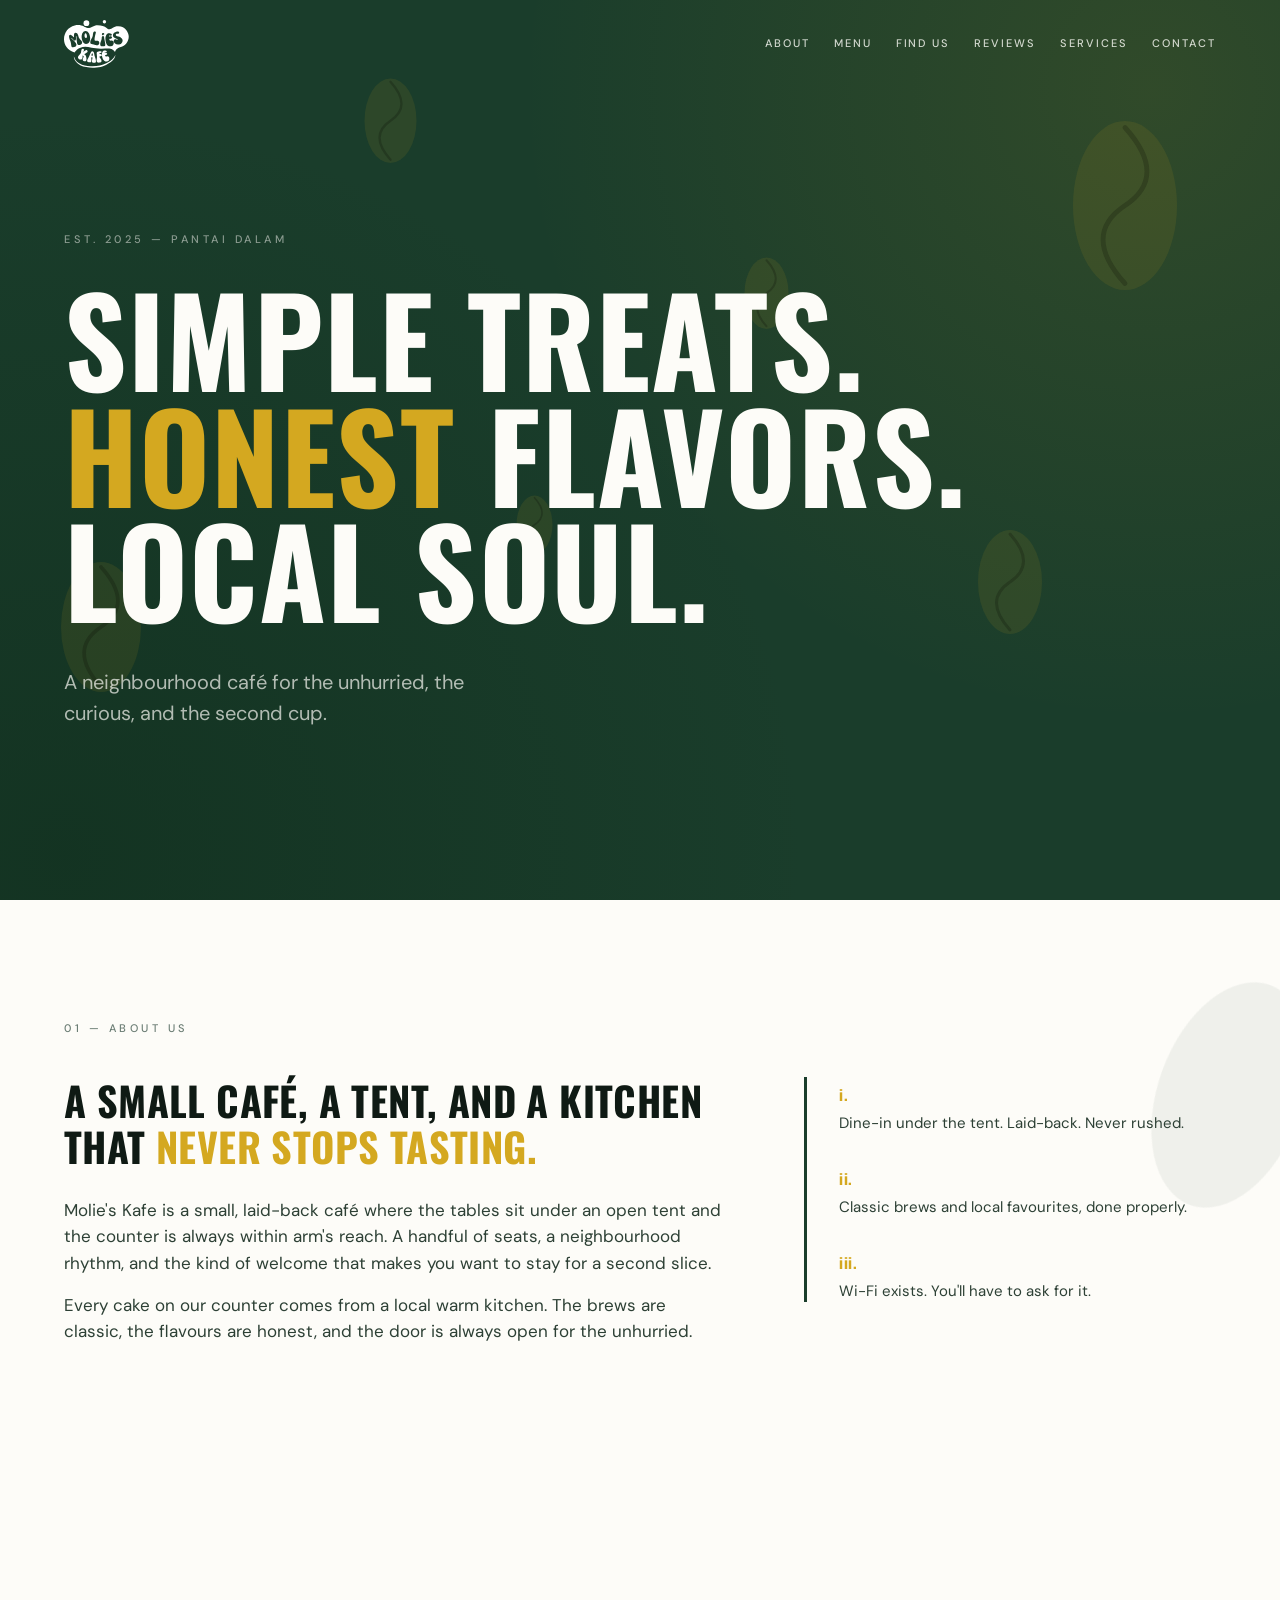
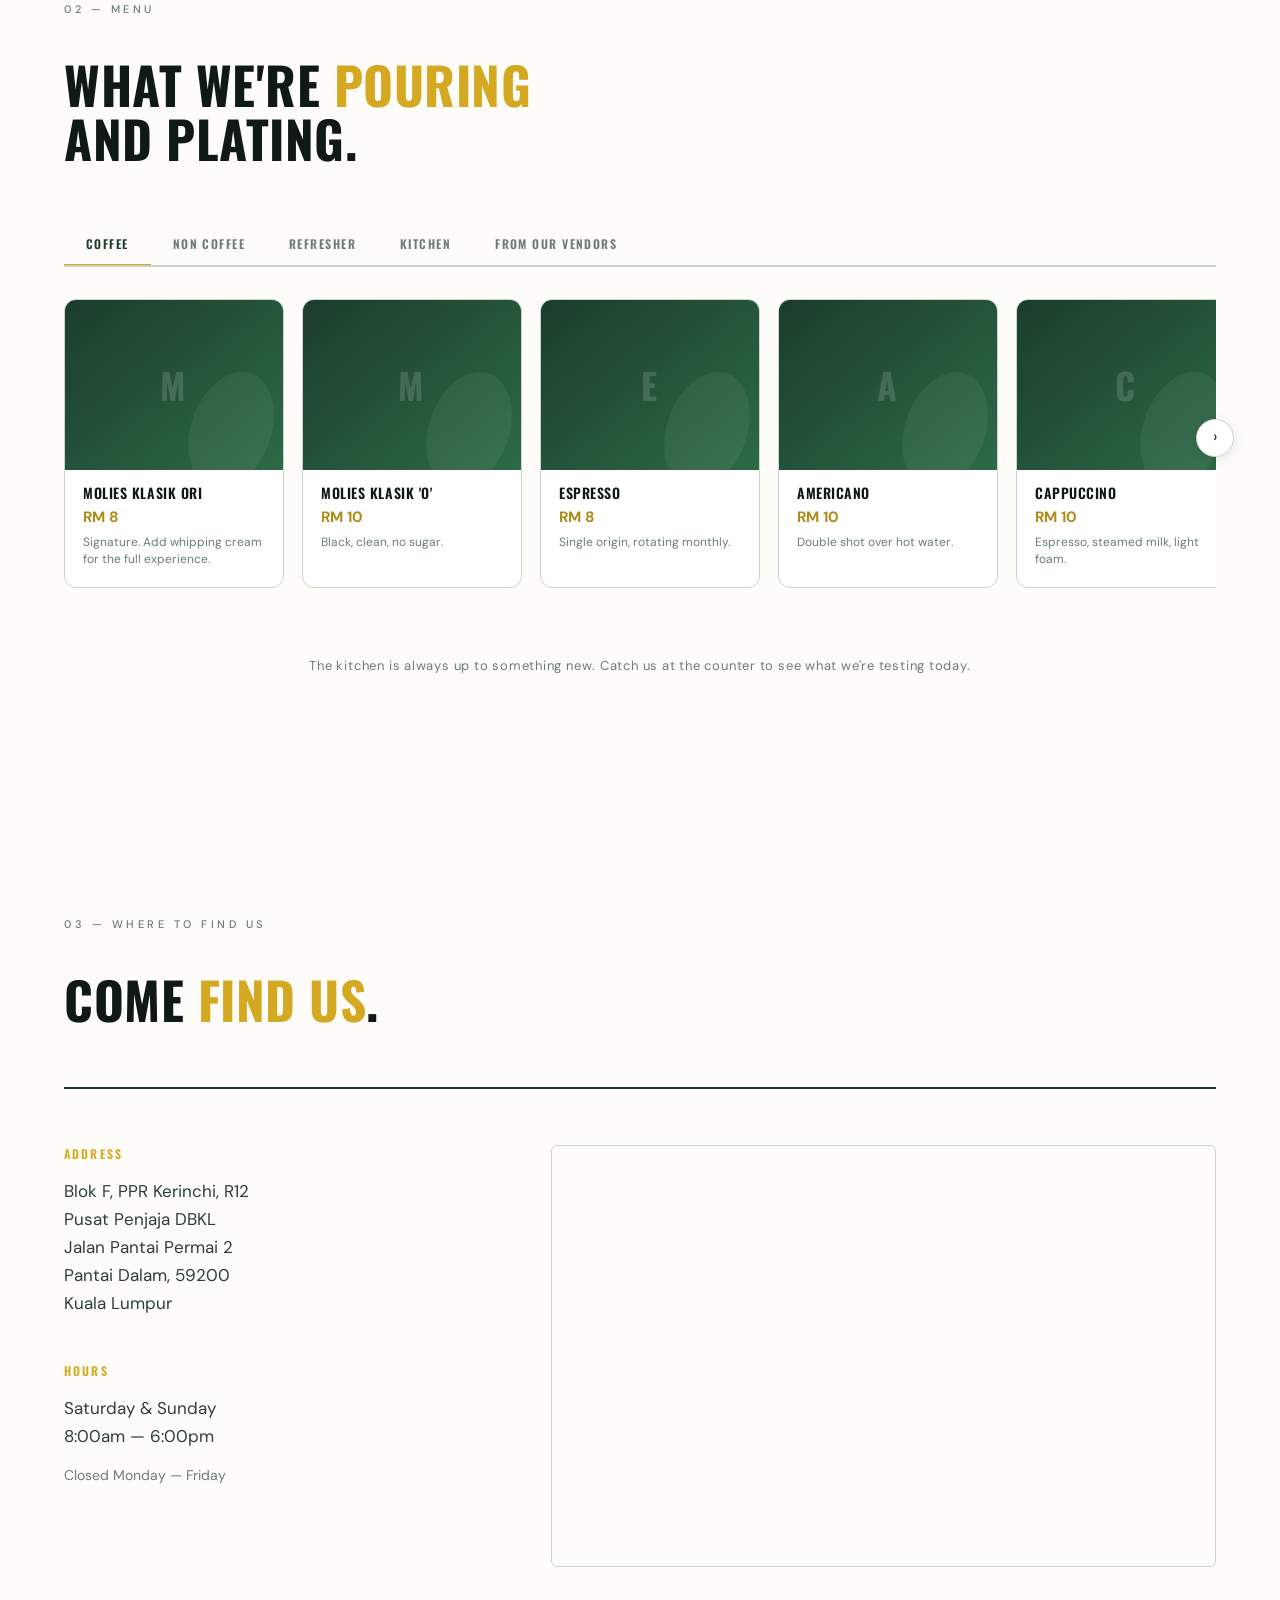
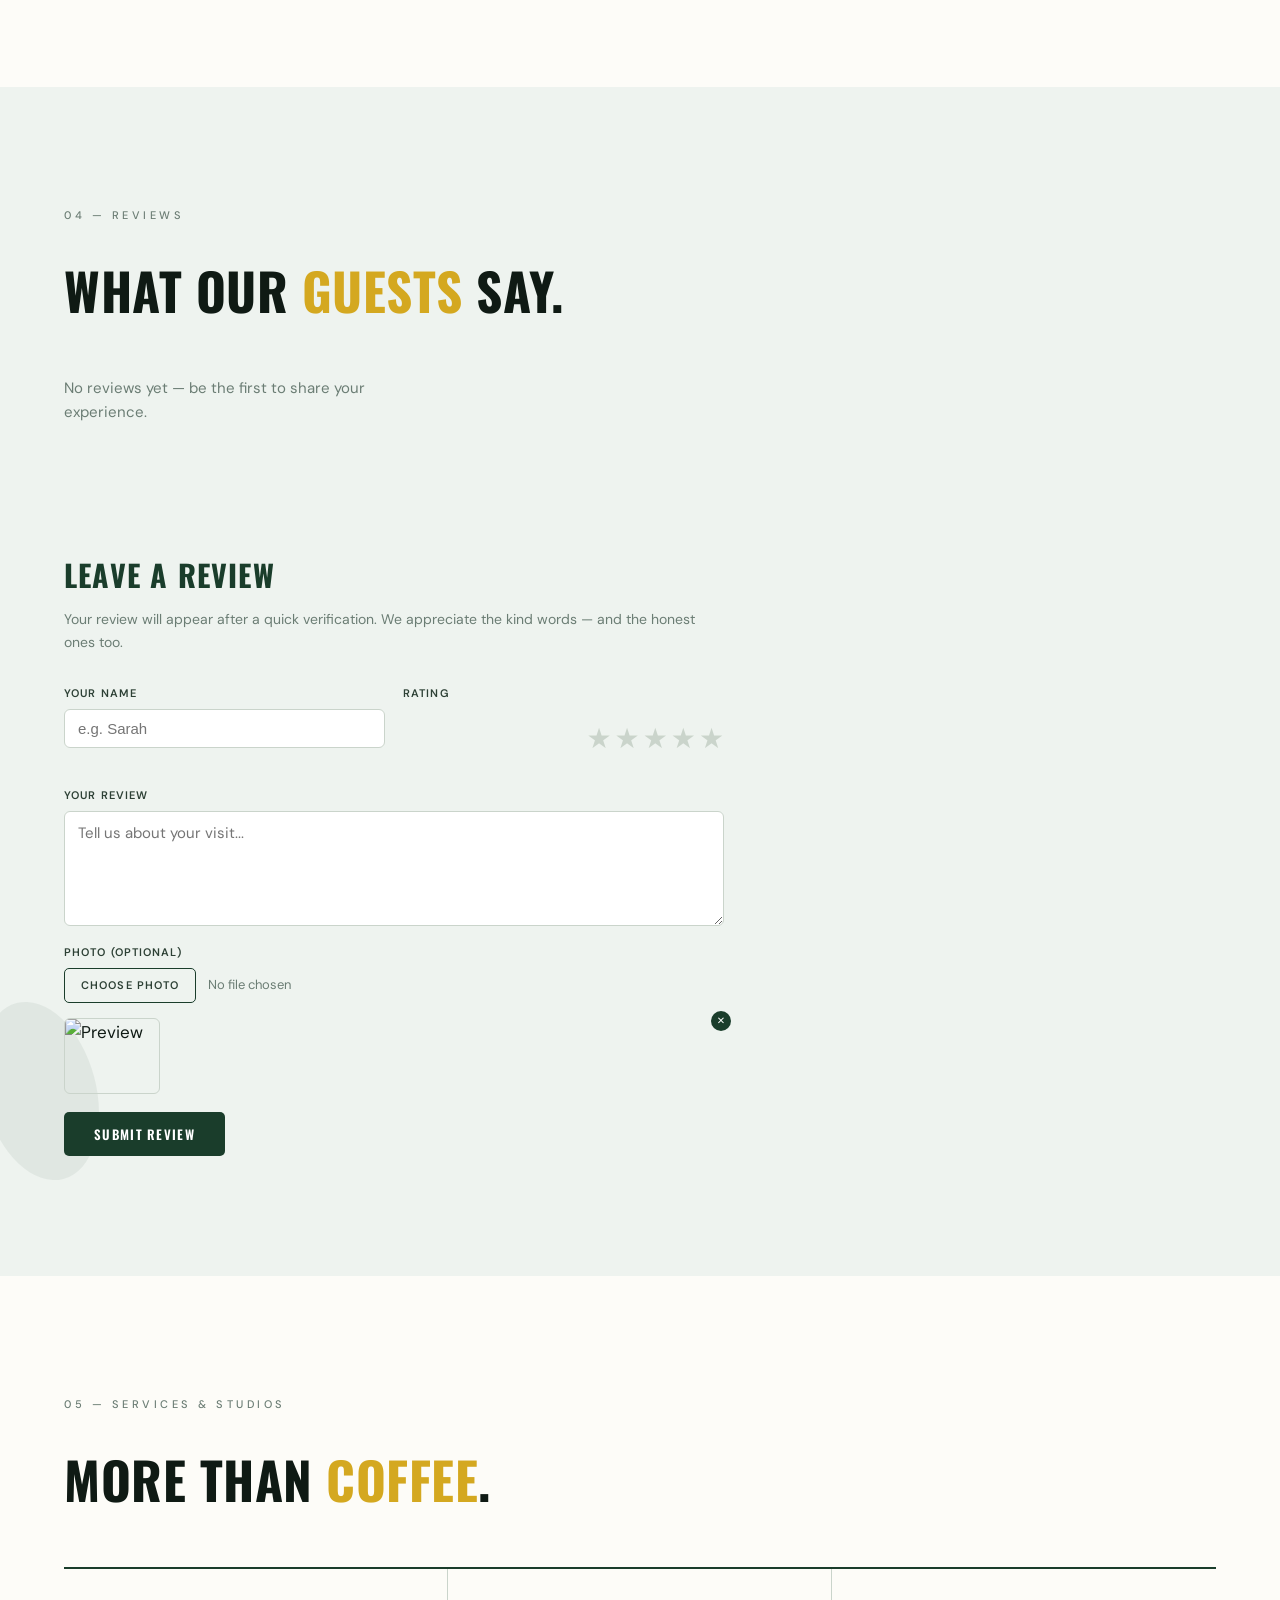
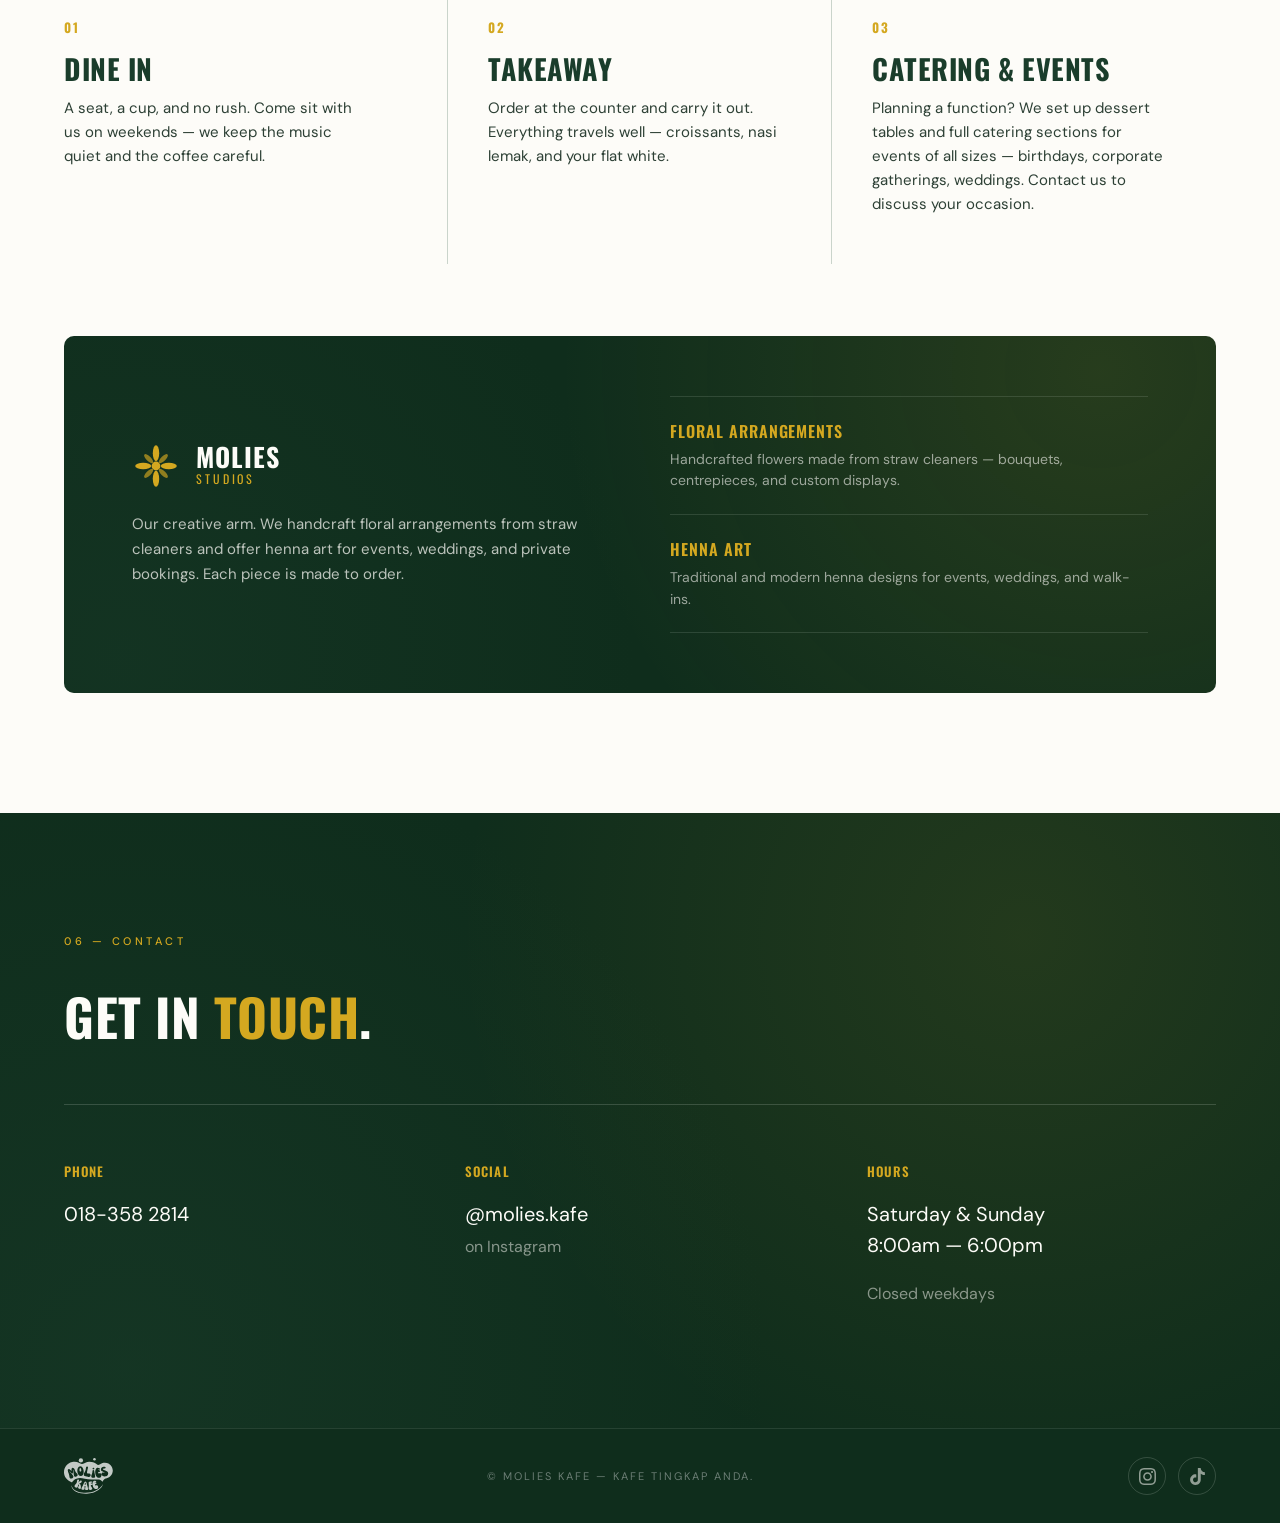
==== commit 2ac37a5c: "fix: minor copywriting and logo" ====
--- a/index.html
+++ b/index.html
@@ -4,6 +4,7 @@
   <meta charset="UTF-8" />
   <meta name="viewport" content="width=device-width, initial-scale=1.0" />
   <title>Molies Kafe</title>
+  <link rel="icon" type="image/png" href="assets/logo.svg" />
   <meta name="description" content="A neighbourhood café in Pantai Dalam serving carefully sourced coffee and unhurried food in a warm, lived-in space." />
 
   <link rel="preconnect" href="https://fonts.googleapis.com" />
@@ -50,10 +51,6 @@
         Local Soul.
       </h1>
       <p class="hero-sub" data-animate>A neighbourhood café for the unhurried, the curious, and the second cup.</p>
-      <div class="hero-cue" aria-hidden="true">
-        <span class="cue-line"></span>
-        <span>Scroll</span>
-      </div>
     </div>
   </section>
 
@@ -97,7 +94,7 @@
     <!-- Horizontal scroll card rows (one per category, shown/hidden by tab) -->
     <div class="menu-panels" id="menuPanels"></div>
 
-    <p class="menu-note" data-animate>All prices in MYR. Menu updates as R&amp;D keeps tasting. Ask the counter for today's specials.</p>
+    <p class="menu-note" data-animate>The kitchen is always up to something new. Catch us at the counter to see what we're testing today.</p>
   </section>
 
   <!-- ============ WHERE TO FIND US ============ -->
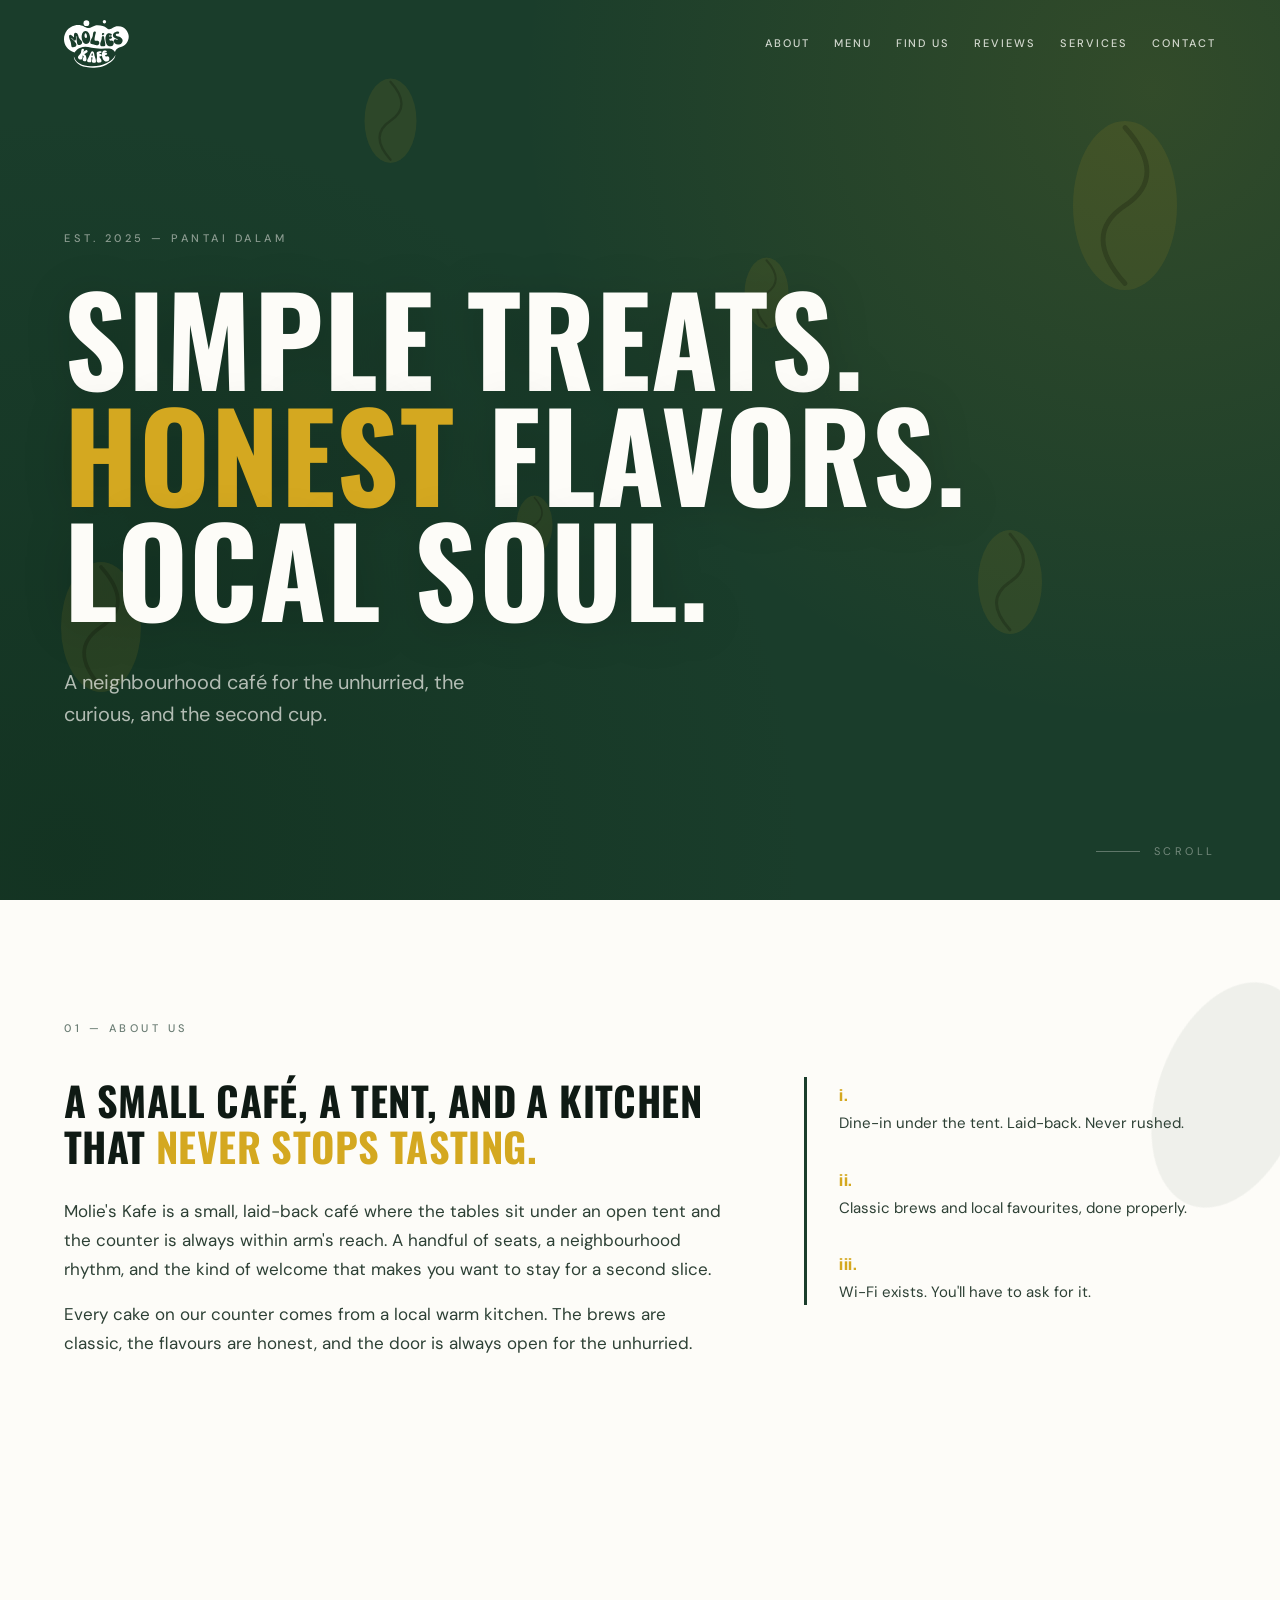
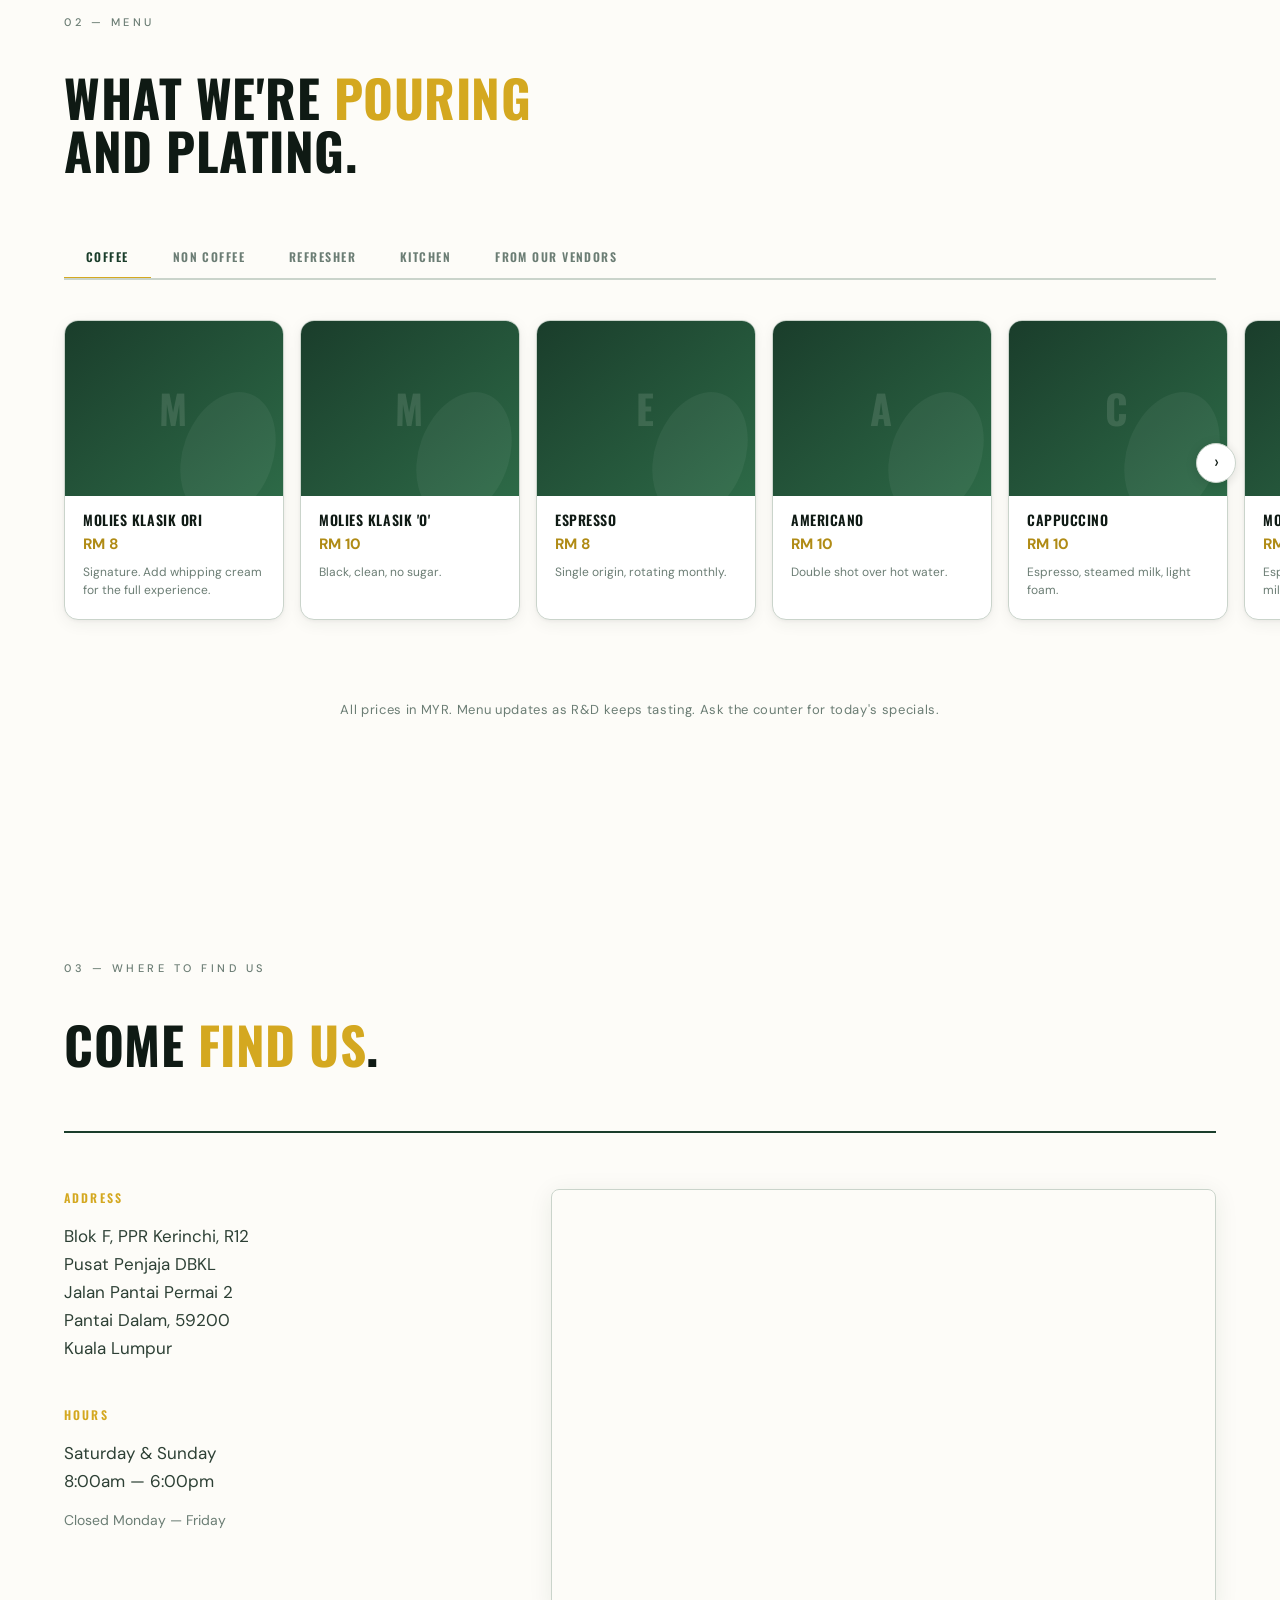
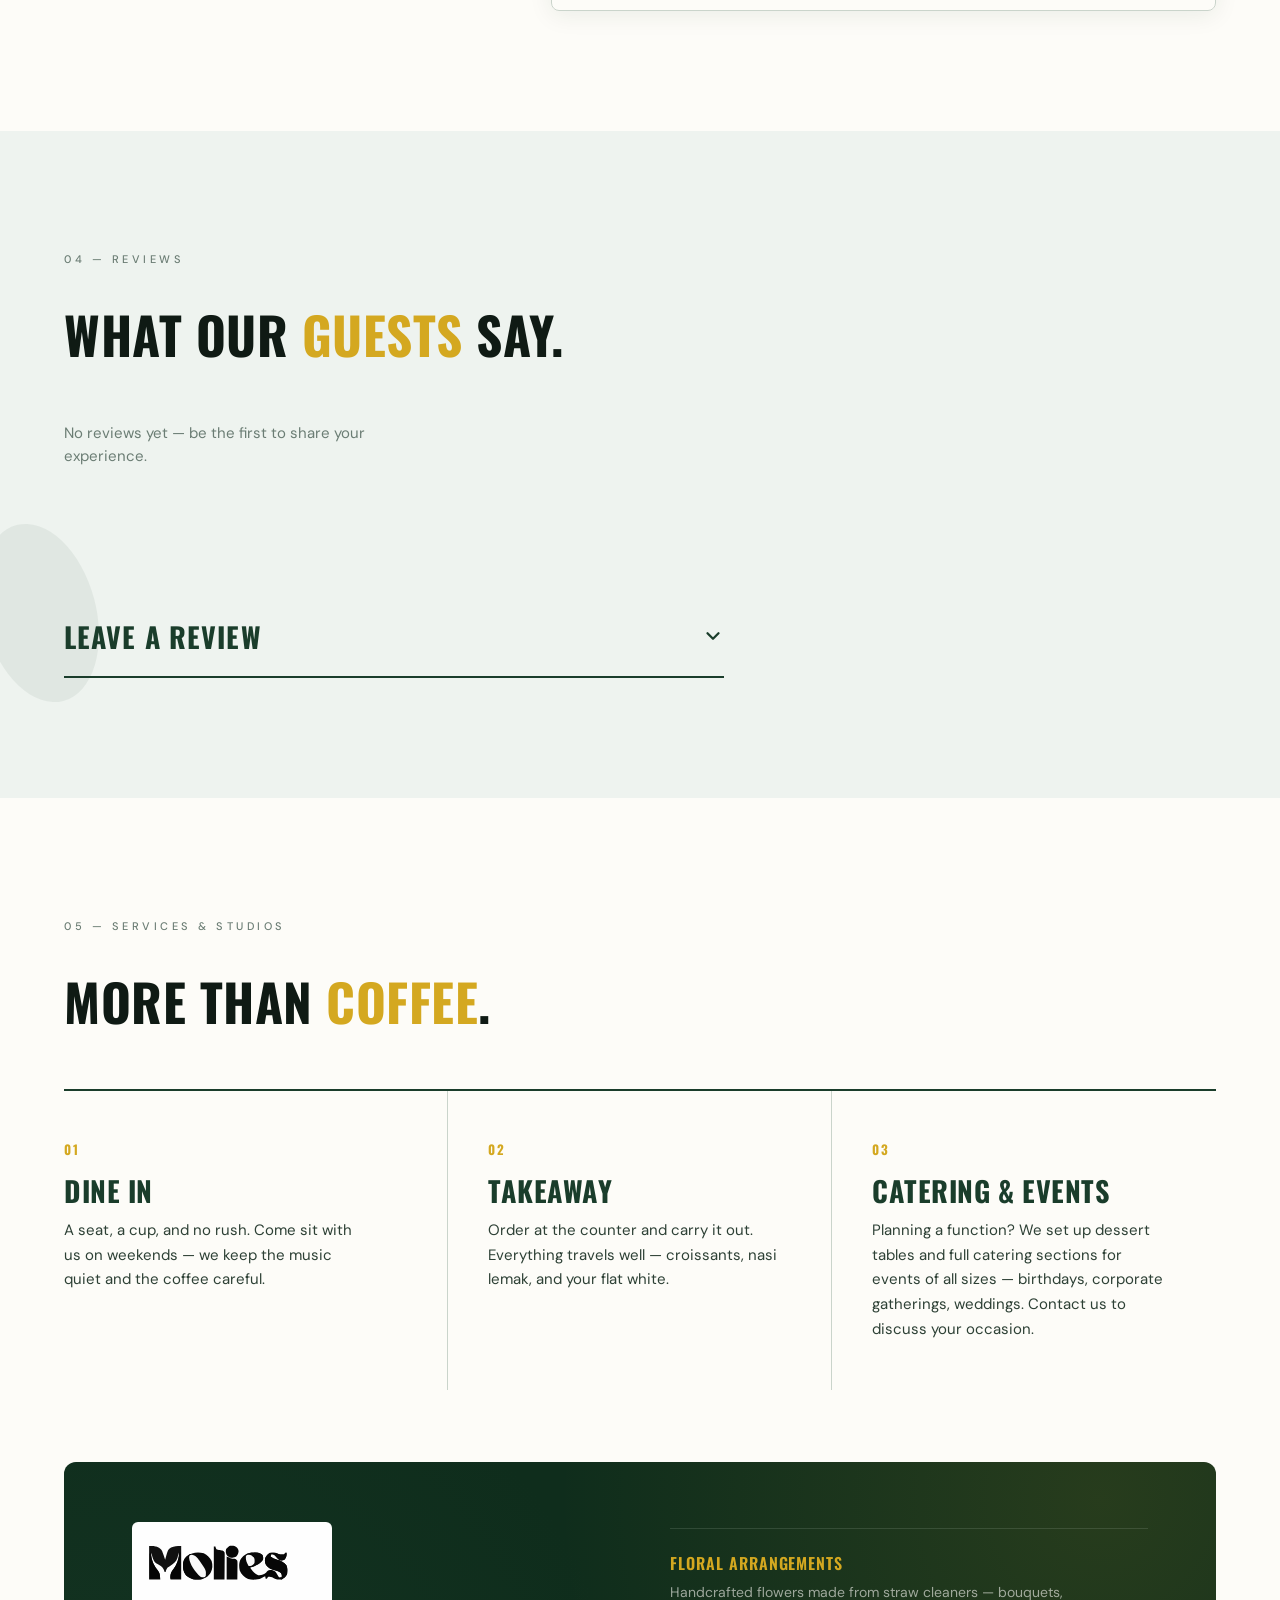
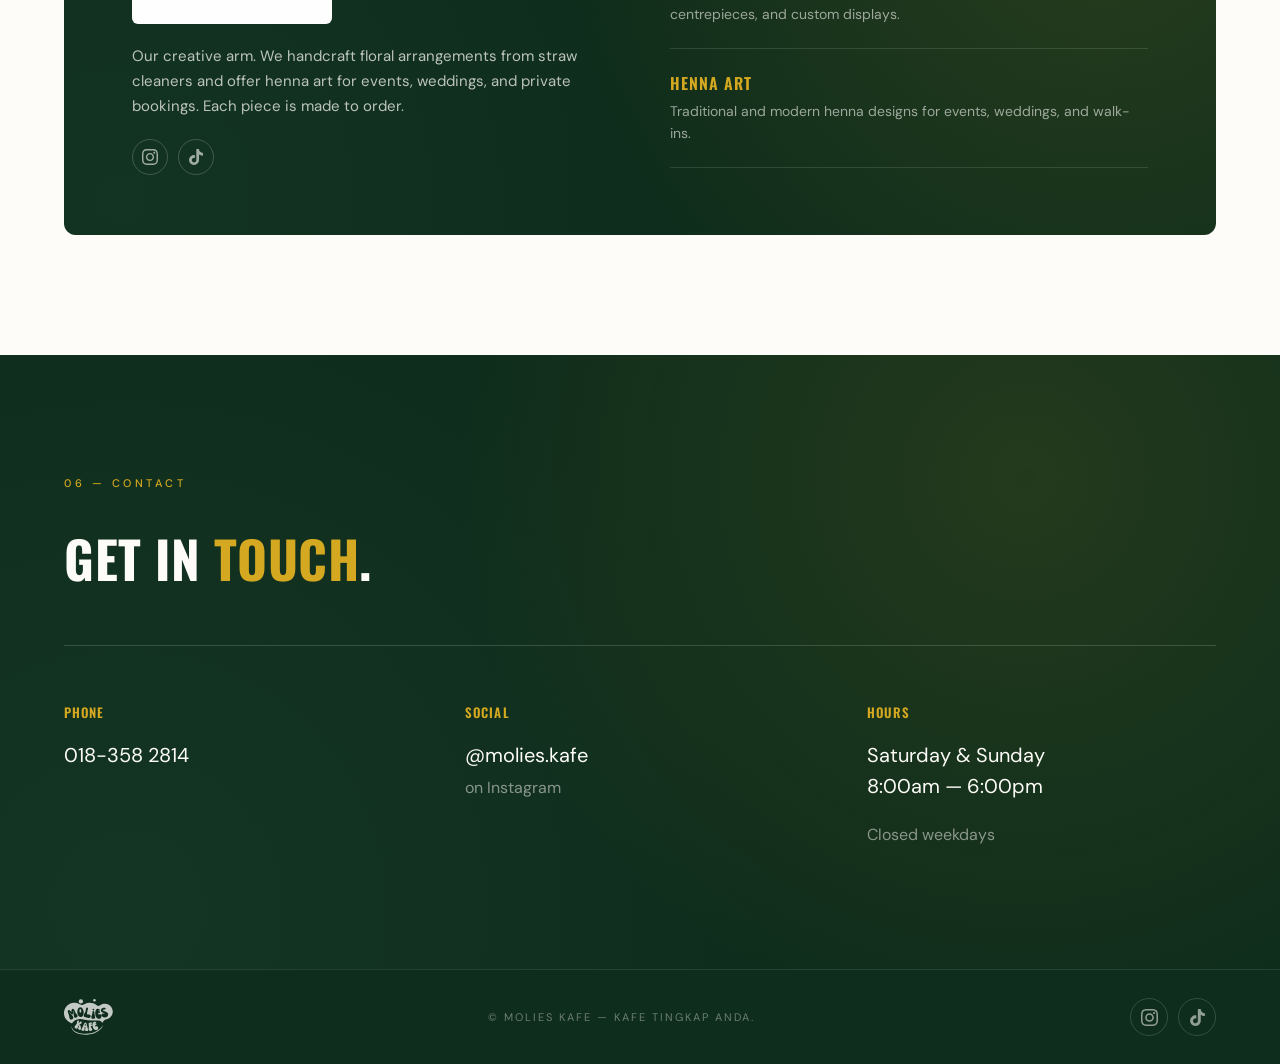
==== commit 1f7c074e: "add: admin edit function" ====
--- a/index.html
+++ b/index.html
@@ -4,7 +4,7 @@
   <meta charset="UTF-8" />
   <meta name="viewport" content="width=device-width, initial-scale=1.0" />
   <title>Molies Kafe</title>
-  <link rel="icon" type="image/png" href="assets/logo.svg" />
+  <link rel="icon" type="image/svg+xml" href="assets/logo.svg" />
   <meta name="description" content="A neighbourhood café in Pantai Dalam serving carefully sourced coffee and unhurried food in a warm, lived-in space." />
 
   <link rel="preconnect" href="https://fonts.googleapis.com" />
@@ -33,7 +33,6 @@
 
   <!-- ============ HERO ============ -->
   <section class="hero" id="top">
-    <!-- Decorative coffee beans (parallax via JS) -->
     <div class="hero-beans" aria-hidden="true">
       <svg class="hero-bean hero-bean--1" viewBox="0 0 80 120"><ellipse cx="40" cy="60" rx="32" ry="52" fill="currentColor"/><path d="M40 12 C58 32 58 48 40 60 C22 72 22 88 40 108" fill="none" stroke="rgba(0,0,0,0.2)" stroke-width="3" stroke-linecap="round"/></svg>
       <svg class="hero-bean hero-bean--2" viewBox="0 0 80 120"><ellipse cx="40" cy="60" rx="32" ry="52" fill="currentColor"/><path d="M40 12 C58 32 58 48 40 60 C22 72 22 88 40 108" fill="none" stroke="rgba(0,0,0,0.2)" stroke-width="3" stroke-linecap="round"/></svg>
@@ -44,40 +43,43 @@
     </div>
 
     <div class="hero-inner">
-      <div class="hero-meta" data-animate>Est. 2025 — Pantai Dalam</div>
+      <div class="hero-meta" data-animate data-content-key="hero.meta">Est. 2025 — Pantai Dalam</div>
       <h1 class="hero-title" data-animate>
         Simple Treats.<br />
         <em>Honest</em> Flavors.<br />
         Local Soul.
       </h1>
-      <p class="hero-sub" data-animate>A neighbourhood café for the unhurried, the curious, and the second cup.</p>
+      <p class="hero-sub" data-animate data-content-key="hero.sub">A neighbourhood café for the unhurried, the curious, and the second cup.</p>
+      <div class="hero-cue" aria-hidden="true">
+        <span class="cue-line"></span>
+        <span>Scroll</span>
+      </div>
     </div>
   </section>
 
   <!-- ============ ABOUT ============ -->
   <section class="section" id="about">
-    <!-- Decorative bean accent -->
     <svg class="section-bean section-bean--about" viewBox="0 0 80 120" aria-hidden="true"><ellipse cx="40" cy="60" rx="32" ry="52" fill="currentColor"/><path d="M40 12 C58 32 58 48 40 60 C22 72 22 88 40 108" fill="none" stroke="rgba(0,0,0,0.15)" stroke-width="3" stroke-linecap="round"/></svg>
 
     <div class="section-label" data-animate>01 — About Us</div>
     <div class="about-grid">
       <div class="about-text" data-animate>
         <h2>A small café, a tent, and a kitchen that <em>never stops tasting.</em></h2>
-        <p>Molie's Kafe is a small, laid-back café where the tables sit under an open tent and the counter is always within arm's reach. A handful of seats, a neighbourhood rhythm, and the kind of welcome that makes you want to stay for a second slice.</p>
-        <p>Every cake on our counter comes from a local warm kitchen. The brews are classic, the flavours are honest, and the door is always open for the unhurried.</p>
+        <p data-content-key="about.p1">Molie's Kafe is a small, laid-back café where the tables sit under an open tent and the counter is always within arm's reach. A handful of seats, a neighbourhood rhythm, and the kind of welcome that makes you want to stay for a second slice.</p>
+        <p data-content-key="about.p2">Every cake on our counter comes from a local warm kitchen. The brews are classic, the flavours are honest, and the door is always open for the unhurried.</p>
       </div>
       <aside class="about-side" data-animate>
         <div class="value">
           <div class="value-num">i.</div>
-          <div class="value-text">Dine-in under the tent. Laid-back. Never rushed.</div>
+          <div class="value-text" data-content-key="about.value1">Dine-in under the tent. Laid-back. Never rushed.</div>
         </div>
         <div class="value">
           <div class="value-num">ii.</div>
-          <div class="value-text">Classic brews and local favourites, done properly.</div>
+          <div class="value-text" data-content-key="about.value2">Classic brews and local favourites, done properly.</div>
         </div>
         <div class="value">
           <div class="value-num">iii.</div>
-          <div class="value-text">Wi-Fi exists. You'll have to ask for it.</div>
+          <div class="value-text" data-content-key="about.value3">Wi-Fi exists. You'll have to ask for it.</div>
         </div>
       </aside>
     </div>
@@ -88,13 +90,10 @@
     <div class="section-label" data-animate>02 — Menu</div>
     <h2 class="section-title" data-animate>What we're <em>pouring</em><br />and plating.</h2>
 
-    <!-- Category tabs -->
     <div class="menu-tabs" id="menuTabs" role="tablist"></div>
-
-    <!-- Horizontal scroll card rows (one per category, shown/hidden by tab) -->
     <div class="menu-panels" id="menuPanels"></div>
 
-    <p class="menu-note" data-animate>The kitchen is always up to something new. Catch us at the counter to see what we're testing today.</p>
+    <p class="menu-note" data-animate>All prices in MYR. Menu updates as R&amp;D keeps tasting. Ask the counter for today's specials.</p>
   </section>
 
   <!-- ============ WHERE TO FIND US ============ -->
@@ -129,61 +128,72 @@
   <!-- ============ REVIEWS ============ -->
   <section class="reviews-section" id="reviews">
     <svg class="section-bean section-bean--reviews" viewBox="0 0 80 120" aria-hidden="true"><ellipse cx="40" cy="60" rx="32" ry="52" fill="currentColor"/><path d="M40 12 C58 32 58 48 40 60 C22 72 22 88 40 108" fill="none" stroke="rgba(0,0,0,0.15)" stroke-width="3" stroke-linecap="round"/></svg>
-  <div class="reviews-inner">
-    <div class="section-label" data-animate>04 — Reviews</div>
-    <h2 class="section-title" data-animate>What our <em>guests</em> say.</h2>
-
-    <!-- Approved reviews rendered here by JS -->
-    <div class="reviews-grid" id="reviewsGrid"></div>
-
-    <!-- Leave a review form -->
-    <div class="review-form-wrap" data-animate>
-      <h3 class="review-form-title">Leave a Review</h3>
-      <p class="review-form-sub">Your review will appear after a quick verification. We appreciate the kind words — and the honest ones too.</p>
-
-      <form class="review-form" id="reviewForm" novalidate>
-        <div class="review-form-row">
-          <div class="review-field">
-            <label for="rvName">Your Name</label>
-            <input type="text" id="rvName" placeholder="e.g. Sarah" required />
-          </div>
-          <div class="review-field">
-            <label>Rating</label>
-            <div class="star-input" role="radiogroup" aria-label="Star rating">
-              <input type="radio" name="rvRating" id="rv5" value="5" /><label for="rv5" aria-label="5 stars">★</label>
-              <input type="radio" name="rvRating" id="rv4" value="4" /><label for="rv4" aria-label="4 stars">★</label>
-              <input type="radio" name="rvRating" id="rv3" value="3" /><label for="rv3" aria-label="3 stars">★</label>
-              <input type="radio" name="rvRating" id="rv2" value="2" /><label for="rv2" aria-label="2 stars">★</label>
-              <input type="radio" name="rvRating" id="rv1" value="1" /><label for="rv1" aria-label="1 star">★</label>
+    <div class="reviews-inner">
+      <div class="section-label" data-animate>04 — Reviews</div>
+      <h2 class="section-title" data-animate>What our <em>guests</em> say.</h2>
+
+      <div class="reviews-grid" id="reviewsGrid"></div>
+
+      <!-- Collapsible review form -->
+      <div class="review-form-outer" data-animate>
+        <button class="review-toggle" id="reviewToggle" aria-expanded="false" aria-controls="reviewCollapse">
+          <span>Leave a Review</span>
+          <svg class="review-toggle-chevron" viewBox="0 0 24 24" fill="none" stroke="currentColor" stroke-width="2.5" stroke-linecap="round" stroke-linejoin="round" aria-hidden="true">
+            <path d="M6 9l6 6 6-6"/>
+          </svg>
+        </button>
+
+        <div class="review-collapse" id="reviewCollapse" role="region" aria-labelledby="reviewToggle">
+          <div class="review-collapse-inner">
+            <div class="review-form-wrap">
+              <p class="review-form-sub">Your review will appear after a quick verification. We appreciate the kind words — and the honest ones too.</p>
+
+              <form class="review-form" id="reviewForm" novalidate>
+                <div class="review-form-row">
+                  <div class="review-field">
+                    <label for="rvName">Your Name</label>
+                    <input type="text" id="rvName" placeholder="e.g. Sarah" required />
+                  </div>
+                  <div class="review-field">
+                    <label>Rating</label>
+                    <div class="star-input" role="radiogroup" aria-label="Star rating">
+                      <input type="radio" name="rvRating" id="rv5" value="5" /><label for="rv5" aria-label="5 stars">★</label>
+                      <input type="radio" name="rvRating" id="rv4" value="4" /><label for="rv4" aria-label="4 stars">★</label>
+                      <input type="radio" name="rvRating" id="rv3" value="3" /><label for="rv3" aria-label="3 stars">★</label>
+                      <input type="radio" name="rvRating" id="rv2" value="2" /><label for="rv2" aria-label="2 stars">★</label>
+                      <input type="radio" name="rvRating" id="rv1" value="1" /><label for="rv1" aria-label="1 star">★</label>
+                    </div>
+                  </div>
+                </div>
+
+                <div class="review-field">
+                  <label for="rvText">Your Review</label>
+                  <textarea id="rvText" rows="4" placeholder="Tell us about your visit..." required></textarea>
+                </div>
+
+                <div class="review-field">
+                  <label for="rvImage">Photo (optional)</label>
+                  <div class="file-input-wrap">
+                    <input type="file" id="rvImage" accept="image/*" />
+                    <label for="rvImage" class="file-input-btn">Choose photo</label>
+                    <span class="file-input-name" id="rvImageName">No file chosen</span>
+                  </div>
+                  <div class="review-img-preview" id="rvImgPreview" hidden>
+                    <img id="rvImgThumb" src="" alt="Preview" />
+                    <button type="button" class="remove-img-btn" id="rvRemoveImg">✕</button>
+                  </div>
+                </div>
+
+                <p class="review-error" id="reviewError" hidden></p>
+                <p class="review-success" id="reviewSuccess" hidden>Thank you! Your review is pending verification and will appear here soon.</p>
+
+                <button type="submit" class="btn-submit">Submit Review</button>
+              </form>
             </div>
           </div>
         </div>
-
-        <div class="review-field">
-          <label for="rvText">Your Review</label>
-          <textarea id="rvText" rows="4" placeholder="Tell us about your visit..." required></textarea>
-        </div>
-
-        <div class="review-field">
-          <label for="rvImage">Photo (optional)</label>
-          <div class="file-input-wrap">
-            <input type="file" id="rvImage" accept="image/*" />
-            <label for="rvImage" class="file-input-btn">Choose photo</label>
-            <span class="file-input-name" id="rvImageName">No file chosen</span>
-          </div>
-          <div class="review-img-preview" id="rvImgPreview" hidden>
-            <img id="rvImgThumb" src="" alt="Preview" />
-            <button type="button" class="remove-img-btn" id="rvRemoveImg">✕</button>
-          </div>
-        </div>
-
-        <p class="review-error" id="reviewError" hidden></p>
-        <p class="review-success" id="reviewSuccess" hidden>Thank you! Your review is pending verification and will appear here soon.</p>
-
-        <button type="submit" class="btn-submit">Submit Review</button>
-      </form>
-    </div>
-  </div>
+      </div>
+    </div>
   </section>
 
   <!-- ============ SERVICES ============ -->
@@ -191,10 +201,7 @@
     <div class="section-label" data-animate>05 — Services &amp; Studios</div>
     <h2 class="section-title" data-animate>More than <em>coffee</em>.</h2>
 
-    <!-- Café services (rendered dynamically) -->
     <div class="services-grid" id="servicesGrid"></div>
-
-    <!-- Molies Studios (rendered dynamically) -->
     <div id="studiosBlock"></div>
   </section>
 
@@ -207,11 +214,11 @@
       <div class="contact-grid contact-grid--centered">
         <div class="contact-block" data-animate>
           <div class="contact-label">Phone</div>
-          <p>018-358 2814</p>
+          <p data-content-key="contact.phone">018-358 2814</p>
         </div>
         <div class="contact-block" data-animate>
           <div class="contact-label">Social</div>
-          <p>@molies.kafe<br /><em>on Instagram</em></p>
+          <p><span data-content-key="contact.ig">@molies.kafe</span><br /><em>on Instagram</em></p>
         </div>
         <div class="contact-block" data-animate>
           <div class="contact-label">Hours</div>
@@ -227,10 +234,8 @@
     <div class="footer-mark">
       <img src="assets/logo.svg" alt="Molies Kafe" class="logo-img logo-img--footer" />
     </div>
-    <div class="footer-text">© Molies Kafe — Kafe tingkap anda.</div>
-    <div class="footer-social" id="footerSocial">
-      <!-- Populated by JS from social data -->
-    </div>
+    <div class="footer-text" data-content-key="footer.copy">© Molies Kafe — Kafe tingkap anda.</div>
+    <div class="footer-social" id="footerSocial"></div>
   </footer>
 
   <script src="js/menu-data.js"></script>
--- a/css/main.css
+++ b/css/main.css
@@ -21,6 +21,8 @@
 
   --container: 1280px;
   --gutter:    clamp(20px, 5vw, 64px);
+
+  --ease:      cubic-bezier(0.4, 0, 0.2, 1);
 }
 
 html { scroll-behavior: smooth; }
@@ -37,6 +39,8 @@
   overflow-x: hidden;
 }
 
+::selection { background: var(--accent); color: var(--green-dark); }
+
 a { color: inherit; text-decoration: none; }
 img { max-width: 100%; display: block; }
 button { font: inherit; cursor: pointer; }
@@ -47,8 +51,8 @@
    ========================================================= */
 [data-animate] {
   opacity: 0;
-  transform: translateY(22px);
-  transition: opacity 0.65s ease, transform 0.65s ease;
+  transform: translateY(24px);
+  transition: opacity 0.7s var(--ease), transform 0.7s var(--ease);
 }
 [data-animate].in-view {
   opacity: 1;
@@ -66,13 +70,13 @@
   align-items: center;
   justify-content: space-between;
   padding: 20px var(--gutter);
-  transition: background 0.3s, padding 0.3s, border-color 0.3s;
+  transition: background 0.35s var(--ease), padding 0.35s var(--ease), border-color 0.35s var(--ease);
   border-bottom: 1px solid transparent;
 }
 .site-header.scrolled {
   background: rgba(15, 45, 28, 0.96);
-  backdrop-filter: blur(10px);
-  -webkit-backdrop-filter: blur(10px);
+  backdrop-filter: blur(12px);
+  -webkit-backdrop-filter: blur(12px);
   padding: 13px var(--gutter);
   border-bottom-color: rgba(202, 212, 203, 0.15);
 }
@@ -90,7 +94,7 @@
   color: rgba(253, 252, 248, 0.8);
   position: relative;
   padding: 6px 0;
-  transition: color 0.2s;
+  transition: color 0.25s var(--ease);
 }
 .nav a::after {
   content: '';
@@ -98,7 +102,7 @@
   bottom: 0; left: 0;
   width: 0; height: 2px;
   background: var(--accent);
-  transition: width 0.3s;
+  transition: width 0.3s var(--ease);
 }
 .nav a:hover { color: var(--accent); }
 .nav a:hover::after { width: 100%; }
@@ -115,7 +119,7 @@
 .nav-toggle span {
   width: 24px; height: 1.5px;
   background: #FDFCF8;
-  transition: transform 0.3s, opacity 0.3s;
+  transition: transform 0.3s var(--ease), opacity 0.3s var(--ease);
 }
 .nav-toggle.open span:nth-child(1) { transform: translateY(7px) rotate(45deg); }
 .nav-toggle.open span:nth-child(2) { opacity: 0; }
@@ -135,7 +139,7 @@
   position: absolute;
   inset: 0;
   background:
-    radial-gradient(circle at 90% 10%, rgba(212, 168, 32, 0.12) 0%, transparent 45%),
+    radial-gradient(circle at 90% 10%, rgba(212, 168, 32, 0.13) 0%, transparent 45%),
     radial-gradient(circle at 5%  95%, rgba(15, 45, 28, 0.6)    0%, transparent 50%);
   pointer-events: none;
 }
@@ -188,6 +192,7 @@
   color: #FDFCF8;
   margin-bottom: 40px;
   text-transform: uppercase;
+  text-shadow: 0 4px 48px rgba(0, 0, 0, 0.18);
 }
 .hero-title em { font-style: normal; color: var(--accent); }
 
@@ -196,6 +201,7 @@
   font-weight: 400;
   color: rgba(253, 252, 248, 0.68);
   max-width: 420px;
+  line-height: 1.6;
 }
 
 .hero-cue {
@@ -283,7 +289,7 @@
   text-transform: uppercase;
 }
 .about-text h2 em { font-style: normal; color: var(--accent); }
-.about-text p { margin-bottom: 16px; color: var(--ink-soft); max-width: 56ch; }
+.about-text p { margin-bottom: 16px; color: var(--ink-soft); max-width: 56ch; line-height: 1.7; }
 
 .about-side {
   display: flex;
@@ -293,8 +299,8 @@
   padding-left: 32px;
   padding-top: 6px;
 }
-.value-num { font-family: var(--font-display); font-weight: 700; font-size: 15px; color: var(--accent); margin-bottom: 6px; letter-spacing: 0.06em; }
-.value-text { font-size: 15px; color: var(--ink-soft); line-height: 1.5; }
+.value-num  { font-family: var(--font-display); font-weight: 700; font-size: 15px; color: var(--accent); margin-bottom: 6px; letter-spacing: 0.06em; }
+.value-text { font-size: 15px; color: var(--ink-soft); line-height: 1.55; }
 
 /* =========================================================
    MENU — TABS + HORIZONTAL SCROLL CARDS
@@ -324,7 +330,7 @@
   margin-bottom: -2px;
   color: var(--muted);
   white-space: nowrap;
-  transition: color 0.2s;
+  transition: color 0.2s var(--ease);
 }
 .menu-tab:hover  { color: var(--ink); }
 .menu-tab.active { color: var(--green); border-bottom-color: var(--accent); }
@@ -332,15 +338,21 @@
 .menu-panel  { display: none; }
 .menu-panel.active { display: block; }
 
-.menu-scroll-wrap { position: relative; padding: 0 0 4px; }
+/* Extend scroll wrap to viewport edges for seamless card reveal */
+.menu-scroll-wrap {
+  position: relative;
+  margin-inline: calc(-1 * var(--gutter));
+  padding: 0 0 4px;
+}
 
 .menu-scroll {
   display: flex;
-  gap: 18px;
+  gap: 16px;
   overflow-x: auto;
-  scroll-snap-type: x mandatory;
+  scroll-snap-type: x proximity;
+  scroll-padding-inline: var(--gutter);
   -webkit-overflow-scrolling: touch;
-  padding-bottom: 16px;
+  padding: 8px var(--gutter) 24px;
   scrollbar-width: thin;
   scrollbar-color: var(--line) transparent;
 }
@@ -351,56 +363,61 @@
 .scroll-btn {
   position: absolute;
   top: 45%; transform: translateY(-50%);
-  width: 38px; height: 38px;
+  width: 40px; height: 40px;
   border-radius: 50%;
   background: #fff;
   border: 1px solid var(--line);
-  box-shadow: 0 2px 12px rgba(0,0,0,0.1);
+  box-shadow: 0 2px 12px rgba(0, 0, 0, 0.12);
   display: flex;
   align-items: center;
   justify-content: center;
-  font-size: 16px;
+  font-size: 18px;
   color: var(--ink);
   z-index: 10;
-  transition: background 0.2s, color 0.2s;
-}
-.scroll-btn:hover { background: var(--green); color: #fff; }
-.scroll-btn--left  { left:  -18px; }
-.scroll-btn--right { right: -18px; }
+  transition: background 0.2s var(--ease), color 0.2s var(--ease), box-shadow 0.2s var(--ease);
+}
+.scroll-btn:hover {
+  background: var(--green);
+  color: #fff;
+  box-shadow: 0 4px 20px rgba(15, 45, 28, 0.25);
+}
+.scroll-btn--left  { left:  calc(var(--gutter) - 20px); }
+.scroll-btn--right { right: calc(var(--gutter) - 20px); }
 [hidden].scroll-btn { display: none !important; }
 
 /* Menu card */
 .menu-card {
   flex: 0 0 220px;
   scroll-snap-align: start;
-  border-radius: 12px;
+  border-radius: 14px;
   overflow: hidden;
   background: #fff;
   border: 1px solid var(--line);
-  transition: transform 0.25s ease, box-shadow 0.25s ease;
+  box-shadow: 0 1px 4px rgba(0, 0, 0, 0.05), 0 4px 16px rgba(15, 45, 28, 0.06);
+  transition: transform 0.3s var(--ease), box-shadow 0.3s var(--ease);
 }
 .menu-card:hover {
   transform: translateY(-6px);
-  box-shadow: 0 16px 40px rgba(15, 45, 28, 0.14);
-}
-.menu-card-img-wrap { width: 100%; height: 170px; overflow: hidden; }
+  box-shadow: 0 8px 32px rgba(15, 45, 28, 0.16), 0 2px 8px rgba(0, 0, 0, 0.08);
+}
+.menu-card-img-wrap { width: 100%; height: 175px; overflow: hidden; }
 .menu-card-img {
   width: 100%; height: 100%;
   object-fit: cover;
   display: block;
-  transition: transform 0.4s ease;
-}
-.menu-card:hover .menu-card-img { transform: scale(1.05); }
+  transition: transform 0.4s var(--ease);
+}
+.menu-card:hover .menu-card-img { transform: scale(1.06); }
 
 .menu-card-placeholder {
-  width: 100%; height: 170px;
+  width: 100%; height: 175px;
   display: flex;
   align-items: center;
   justify-content: center;
   font-family: var(--font-display);
-  font-size: 36px;
+  font-size: 40px;
   font-weight: 700;
-  color: rgba(253,252,248,0.15);
+  color: rgba(253, 252, 248, 0.12);
   text-transform: uppercase;
   letter-spacing: 0.06em;
   position: relative;
@@ -409,19 +426,19 @@
 .menu-card-placeholder::after {
   content: '';
   position: absolute;
-  width: 80px; height: 120px;
-  background: rgba(255,255,255,0.06);
+  width: 90px; height: 130px;
+  background: rgba(255, 255, 255, 0.05);
   border-radius: 50%;
-  right: 12px; bottom: -20px;
+  right: 10px; bottom: -24px;
   transform: rotate(20deg);
 }
 
-.menu-card-body   { padding: 15px 18px 18px; }
-.menu-card-name   { font-family: var(--font-display); font-weight: 600; font-size: 14px; letter-spacing: 0.04em; text-transform: uppercase; color: var(--ink); margin-bottom: 4px; line-height: 1.2; }
-.menu-card-price  { font-weight: 700; font-size: 15px; color: var(--accent-deep); margin-bottom: 5px; }
-.menu-card-desc   { font-size: 12px; color: var(--muted); line-height: 1.45; }
-
-.menu-note { margin-top: 48px; text-align: center; font-size: 13px; color: var(--muted); letter-spacing: 0.06em; }
+.menu-card-body   { padding: 16px 18px 20px; }
+.menu-card-name   { font-family: var(--font-display); font-weight: 600; font-size: 14px; letter-spacing: 0.04em; text-transform: uppercase; color: var(--ink); margin-bottom: 5px; line-height: 1.2; }
+.menu-card-price  { font-weight: 700; font-size: 15px; color: var(--accent-deep); margin-bottom: 6px; }
+.menu-card-desc   { font-size: 12px; color: var(--muted); line-height: 1.5; }
+
+.menu-note { margin-top: 52px; text-align: center; font-size: 13px; color: var(--muted); letter-spacing: 0.05em; line-height: 1.6; }
 
 /* =========================================================
    FIND US
@@ -439,7 +456,7 @@
 .find-us-block p { font-size: 17px; line-height: 1.65; color: var(--ink-soft); margin-bottom: 10px; }
 .find-us-block p:last-child { margin-bottom: 0; }
 .find-us-block p em { font-style: normal; color: var(--muted); font-size: 14px; }
-.find-us-map { border-radius: 6px; overflow: hidden; border: 1px solid var(--line); }
+.find-us-map { border-radius: 8px; overflow: hidden; border: 1px solid var(--line); box-shadow: 0 4px 24px rgba(15, 45, 28, 0.08); }
 .find-us-map iframe { width: 100%; height: 420px; border: 0; display: block; }
 
 /* =========================================================
@@ -470,22 +487,70 @@
 
 .review-card {
   background: #fff;
-  border-radius: 10px;
+  border-radius: 12px;
   padding: 26px;
   border: 1px solid var(--line);
-  transition: transform 0.25s, box-shadow 0.25s;
-}
-.review-card:hover { transform: translateY(-4px); box-shadow: 0 12px 32px rgba(15,45,28,0.1); }
+  border-left: 3px solid transparent;
+  box-shadow: 0 1px 4px rgba(0, 0, 0, 0.04), 0 4px 16px rgba(15, 45, 28, 0.05);
+  transition: transform 0.3s var(--ease), box-shadow 0.3s var(--ease), border-left-color 0.3s var(--ease);
+}
+.review-card:hover {
+  transform: translateY(-4px);
+  box-shadow: 0 8px 32px rgba(15, 45, 28, 0.12);
+  border-left-color: var(--accent);
+}
 .review-stars  { color: var(--accent); font-size: 17px; letter-spacing: 2px; margin-bottom: 12px; }
-.review-text   { font-size: 15px; color: var(--ink-soft); line-height: 1.6; margin-bottom: 14px; }
+.review-text   { font-size: 15px; color: var(--ink-soft); line-height: 1.65; margin-bottom: 14px; }
 .review-img    { width: 100%; max-height: 190px; object-fit: cover; border-radius: 6px; margin-bottom: 12px; }
 .review-meta   { font-size: 13px; color: var(--muted); }
 .review-name   { color: var(--ink); font-weight: 600; }
 
-/* Review submission form */
-.review-form-wrap { max-width: 660px; }
-.review-form-title { font-family: var(--font-display); font-weight: 700; font-size: clamp(20px, 2.8vw, 30px); letter-spacing: 0.04em; text-transform: uppercase; color: var(--green); margin-bottom: 10px; }
-.review-form-sub   { font-size: 14px; color: var(--muted); margin-bottom: 32px; line-height: 1.6; }
+/* ---- Review toggle (collapsible form) ---- */
+.review-form-outer { max-width: 660px; }
+
+.review-toggle {
+  display: flex;
+  align-items: center;
+  justify-content: space-between;
+  width: 100%;
+  background: none;
+  border: none;
+  border-bottom: 2px solid var(--green);
+  padding: 18px 0;
+  text-align: left;
+  cursor: pointer;
+  color: var(--green);
+  font-family: var(--font-display);
+  font-weight: 700;
+  font-size: clamp(20px, 2.6vw, 28px);
+  letter-spacing: 0.04em;
+  text-transform: uppercase;
+  transition: color 0.2s var(--ease), border-color 0.2s var(--ease);
+}
+.review-toggle:hover { color: var(--accent); border-bottom-color: var(--accent); }
+.review-toggle[aria-expanded="true"] { border-bottom-color: var(--accent); color: var(--accent); }
+
+.review-toggle-chevron {
+  width: 22px; height: 22px;
+  flex-shrink: 0;
+  stroke: currentColor;
+  transition: transform 0.38s var(--ease);
+}
+.review-toggle[aria-expanded="true"] .review-toggle-chevron {
+  transform: rotate(180deg);
+}
+
+.review-collapse {
+  display: grid;
+  grid-template-rows: 0fr;
+  transition: grid-template-rows 0.42s var(--ease);
+}
+.review-collapse.open { grid-template-rows: 1fr; }
+.review-collapse-inner { overflow: hidden; }
+
+/* Review form (inside collapse) */
+.review-form-wrap { padding-top: 28px; }
+.review-form-sub  { font-size: 14px; color: var(--muted); margin-bottom: 28px; line-height: 1.65; }
 
 .review-form     { display: flex; flex-direction: column; gap: 18px; }
 .review-form-row { display: grid; grid-template-columns: 1fr 1fr; gap: 18px; }
@@ -494,18 +559,21 @@
 .review-field label { font-size: 11px; font-weight: 600; letter-spacing: 0.1em; text-transform: uppercase; color: var(--ink-soft); }
 .review-field input[type="text"],
 .review-field textarea {
-  padding: 10px 13px;
+  padding: 11px 14px;
   border: 1.5px solid var(--line);
-  border-radius: 6px;
+  border-radius: 7px;
   background: #fff;
   color: var(--ink);
   font-size: 15px;
   outline: none;
-  transition: border-color 0.2s;
+  transition: border-color 0.2s var(--ease), box-shadow 0.2s var(--ease);
   resize: vertical;
 }
 .review-field input:focus,
-.review-field textarea:focus { border-color: var(--green); }
+.review-field textarea:focus {
+  border-color: var(--green);
+  box-shadow: 0 0 0 3px rgba(26, 61, 43, 0.08);
+}
 
 /* Star rating */
 .star-input { display: flex; flex-direction: row-reverse; gap: 3px; padding: 8px 0; }
@@ -523,14 +591,14 @@
   align-items: center;
   padding: 8px 16px;
   border: 1.5px solid var(--green);
-  border-radius: 5px;
+  border-radius: 6px;
   font-size: 12px;
   font-weight: 600;
   letter-spacing: 0.06em;
   text-transform: uppercase;
   color: var(--green);
   cursor: pointer;
-  transition: background 0.2s, color 0.2s;
+  transition: background 0.2s var(--ease), color 0.2s var(--ease);
 }
 .file-input-btn:hover { background: var(--green); color: #fff; }
 .file-input-name { font-size: 13px; color: var(--muted); }
@@ -551,24 +619,29 @@
   justify-content: center;
 }
 
-.review-error   { font-size: 13px; color: #B83232; padding: 10px 13px; background: #fdf0f0; border-radius: 5px; }
-.review-success { font-size: 14px; color: var(--green); padding: 13px 16px; background: #EEF5EE; border-radius: 6px; font-weight: 500; line-height: 1.5; }
+.review-error   { font-size: 13px; color: #B83232; padding: 10px 13px; background: #fdf0f0; border-radius: 6px; }
+.review-success { font-size: 14px; color: var(--green); padding: 13px 16px; background: #EEF5EE; border-radius: 7px; font-weight: 500; line-height: 1.5; }
 
 .btn-submit {
   align-self: flex-start;
-  padding: 12px 30px;
+  padding: 13px 32px;
   background: var(--green);
   color: #fff;
   border: none;
-  border-radius: 5px;
+  border-radius: 6px;
   font-family: var(--font-display);
   font-size: 13px;
   font-weight: 600;
   letter-spacing: 0.1em;
   text-transform: uppercase;
-  transition: background 0.2s;
-}
-.btn-submit:hover { background: var(--green-dark); }
+  transition: background 0.2s var(--ease), transform 0.15s var(--ease), box-shadow 0.2s var(--ease);
+}
+.btn-submit:hover {
+  background: var(--green-dark);
+  transform: translateY(-1px);
+  box-shadow: 0 6px 20px rgba(15, 45, 28, 0.22);
+}
+.btn-submit:active { transform: translateY(0); }
 
 /* =========================================================
    SERVICES & STUDIOS
@@ -581,19 +654,25 @@
   border-top: 2px solid var(--green);
   margin-bottom: 72px;
 }
-.service-card { padding: 48px 40px 48px 0; border-right: 1px solid var(--line); }
+.service-card {
+  padding: 48px 40px 48px 0;
+  border-right: 1px solid var(--line);
+  transition: background 0.25s var(--ease);
+  border-radius: 0;
+}
+.service-card:hover { background: rgba(26, 61, 43, 0.025); }
 .service-card:first-child  { padding-left: 0; }
 .service-card:last-child   { border-right: none; }
 .service-card:not(:first-child) { padding-left: 40px; }
 
 .service-num   { font-family: var(--font-display); font-weight: 700; font-size: 13px; color: var(--accent); letter-spacing: 0.12em; margin-bottom: 16px; }
 .service-title { font-family: var(--font-display); font-weight: 700; font-size: clamp(20px, 2.2vw, 30px); line-height: 1.1; letter-spacing: 0.02em; text-transform: uppercase; color: var(--green); margin-bottom: 12px; }
-.service-desc  { font-size: 15px; color: var(--ink-soft); line-height: 1.6; max-width: 30ch; }
+.service-desc  { font-size: 15px; color: var(--ink-soft); line-height: 1.65; max-width: 30ch; }
 
 /* Studios block */
 .studios-block {
   background: var(--green-dark);
-  border-radius: 10px;
+  border-radius: 12px;
   padding: 60px 68px;
   display: grid;
   grid-template-columns: 1fr 1fr;
@@ -607,31 +686,75 @@
   position: absolute;
   inset: 0;
   background:
-    radial-gradient(circle at 90% 10%, rgba(212,168,32,0.12) 0%, transparent 50%),
-    radial-gradient(circle at 5%  90%, rgba(26,61,43,0.4)    0%, transparent 45%);
+    radial-gradient(circle at 90% 10%, rgba(212, 168, 32, 0.12) 0%, transparent 50%),
+    radial-gradient(circle at 5%  90%, rgba(26, 61, 43, 0.4)    0%, transparent 45%);
   pointer-events: none;
 }
 
 .studios-info { position: relative; z-index: 1; }
 
-.studios-logo-wrap {
-  display: flex;
-  align-items: center;
-  gap: 16px;
-  margin-bottom: 22px;
-}
-.studios-logo-icon { width: 48px; height: 48px; flex-shrink: 0; }
-.studios-logo-text { display: flex; flex-direction: column; }
-.studios-logo-main { font-family: var(--font-display); font-weight: 700; font-size: 26px; letter-spacing: 0.04em; text-transform: uppercase; color: #FDFCF8; line-height: 1; }
-.studios-logo-sub  { font-family: var(--font-display); font-weight: 400; font-size: 12px; letter-spacing: 0.24em; text-transform: uppercase; color: var(--accent); }
-
-.studios-desc { font-size: 15px; color: rgba(253,252,248,0.72); line-height: 1.65; }
+/* Studios wordmark logo */
+.studios-logo-wordmark {
+  display: block;
+  width: 200px;
+  height: auto;
+  border-radius: 6px;
+  margin-bottom: 20px;
+  background: transparent;
+}
+
+/* Studios social icons row */
+.studios-social {
+  display: flex;
+  gap: 10px;
+  margin-top: 20px;
+  flex-wrap: wrap;
+}
+.studios-social-link {
+  display: flex;
+  align-items: center;
+  justify-content: center;
+  width: 36px; height: 36px;
+  border-radius: 50%;
+  border: 1px solid rgba(202, 212, 203, 0.25);
+  color: rgba(253, 252, 248, 0.6);
+  transition: border-color 0.2s var(--ease), color 0.2s var(--ease), background 0.2s var(--ease);
+}
+.studios-social-link:hover {
+  border-color: var(--accent);
+  color: var(--accent);
+  background: rgba(212, 168, 32, 0.1);
+}
+.studios-social-link svg { width: 16px; height: 16px; fill: currentColor; display: block; }
+
+.studios-cta {
+  display: inline-flex;
+  align-items: center;
+  gap: 8px;
+  margin-top: 22px;
+  padding: 10px 22px;
+  border: 1.5px solid rgba(212, 168, 32, 0.5);
+  border-radius: 6px;
+  font-size: 12px;
+  font-weight: 600;
+  letter-spacing: 0.1em;
+  text-transform: uppercase;
+  color: var(--accent);
+  transition: background 0.2s var(--ease), border-color 0.2s var(--ease), color 0.2s var(--ease);
+}
+.studios-cta:hover {
+  background: var(--accent);
+  border-color: var(--accent);
+  color: var(--green-dark);
+}
+
+.studios-desc { font-size: 15px; color: rgba(253, 252, 248, 0.72); line-height: 1.65; }
 
 .studios-offerings { display: flex; flex-direction: column; position: relative; z-index: 1; }
-.offering { padding: 22px 0; border-top: 1px solid rgba(202,212,203,0.15); }
-.offering:last-child { border-bottom: 1px solid rgba(202,212,203,0.15); }
-.offering-name { font-family: var(--font-display); font-weight: 600; font-size: 16px; letter-spacing: 0.06em; text-transform: uppercase; color: var(--accent); margin-bottom: 5px; }
-.offering-desc { font-size: 14px; color: rgba(253,252,248,0.58); line-height: 1.55; }
+.offering { padding: 22px 0; border-top: 1px solid rgba(202, 212, 203, 0.15); }
+.offering:last-child { border-bottom: 1px solid rgba(202, 212, 203, 0.15); }
+.offering-name { font-family: var(--font-display); font-weight: 600; font-size: 16px; letter-spacing: 0.06em; text-transform: uppercase; color: var(--accent); margin-bottom: 6px; }
+.offering-desc { font-size: 14px; color: rgba(253, 252, 248, 0.58); line-height: 1.55; }
 
 /* =========================================================
    CONTACT
@@ -649,8 +772,8 @@
   position: absolute;
   inset: 0;
   background:
-    radial-gradient(circle at 80% 20%, rgba(212,168,32,0.1) 0%, transparent 50%),
-    radial-gradient(circle at 10% 90%, rgba(26,61,43,0.5)   0%, transparent 50%);
+    radial-gradient(circle at 80% 20%, rgba(212, 168, 32, 0.1) 0%, transparent 50%),
+    radial-gradient(circle at 10% 90%, rgba(26, 61, 43, 0.5)   0%, transparent 50%);
   pointer-events: none;
 }
 .contact-inner { position: relative; max-width: var(--container); margin: 0 auto; padding: 0 var(--gutter); }
@@ -661,13 +784,13 @@
   display: grid;
   grid-template-columns: repeat(3, 1fr);
   gap: 52px;
-  border-top: 1px solid rgba(202,212,203,0.2);
+  border-top: 1px solid rgba(202, 212, 203, 0.2);
   padding-top: 56px;
 }
 .contact-label { font-family: var(--font-display); font-weight: 600; font-size: 13px; color: var(--accent); margin-bottom: 18px; letter-spacing: 0.08em; text-transform: uppercase; }
 .contact-block p { font-size: 20px; line-height: 1.55; margin-bottom: 16px; color: var(--bg); }
 .contact-block p:last-child { margin-bottom: 0; }
-.contact-block p em { font-style: normal; color: rgba(253,252,248,0.5); font-size: 16px; }
+.contact-block p em { font-style: normal; color: rgba(253, 252, 248, 0.5); font-size: 16px; }
 
 /* =========================================================
    FOOTER
@@ -679,22 +802,27 @@
   display: flex;
   justify-content: space-between;
   align-items: center;
-  border-top: 1px solid rgba(202,212,203,0.12);
+  border-top: 1px solid rgba(202, 212, 203, 0.12);
 }
 .footer-text { font-size: 11px; letter-spacing: 0.18em; text-transform: uppercase; }
 
-.footer-social { display: flex; gap: 12px; align-items: center; }
+.footer-social { display: flex; gap: 10px; align-items: center; }
 .social-link {
   display: flex;
   align-items: center;
   justify-content: center;
   width: 38px; height: 38px;
   border-radius: 50%;
-  border: 1px solid rgba(202,212,203,0.2);
-  color: rgba(253,252,248,0.55);
-  transition: border-color 0.2s, color 0.2s, background 0.2s;
-}
-.social-link:hover { border-color: var(--accent); color: var(--accent); background: rgba(212,168,32,0.08); }
+  border: 1px solid rgba(202, 212, 203, 0.2);
+  color: rgba(253, 252, 248, 0.55);
+  transition: border-color 0.22s var(--ease), color 0.22s var(--ease), background 0.22s var(--ease), transform 0.22s var(--ease);
+}
+.social-link:hover {
+  border-color: var(--accent);
+  color: var(--accent);
+  background: rgba(212, 168, 32, 0.08);
+  transform: translateY(-2px);
+}
 .social-link svg { width: 17px; height: 17px; fill: currentColor; display: block; }
 
 /* =========================================================
@@ -714,12 +842,12 @@
     flex-direction: column;
     padding: 100px 36px;
     gap: 22px;
-    border-left: 1px solid rgba(202,212,203,0.15);
-    box-shadow: -10px 0 40px rgba(0,0,0,0.3);
+    border-left: 1px solid rgba(202, 212, 203, 0.15);
+    box-shadow: -10px 0 40px rgba(0, 0, 0, 0.3);
     z-index: 99;
   }
   .nav.open { display: flex; }
-  .nav a { font-size: 14px; letter-spacing: 0.12em; color: rgba(253,252,248,0.85); }
+  .nav a { font-size: 14px; letter-spacing: 0.12em; color: rgba(253, 252, 248, 0.85); }
   .nav-toggle { display: flex; }
 
   .hero-inner { padding: 120px var(--gutter) 80px; min-height: 90vh; }
@@ -731,8 +859,13 @@
   .about-grid { grid-template-columns: 1fr; gap: 44px; }
   .about-side { border-left: none; border-top: 3px solid var(--green); padding-left: 0; padding-top: 30px; }
 
+  .menu-scroll-wrap { margin-inline: calc(-1 * var(--gutter)); }
+  .scroll-btn--left  { left:  6px; }
+  .scroll-btn--right { right: 6px; }
+
   .services-grid { grid-template-columns: 1fr; }
   .service-card { padding: 30px 0; border-right: none; border-bottom: 1px solid var(--line); }
+  .service-card:hover { background: none; }
   .service-card:last-child { border-bottom: none; }
   .service-card:not(:first-child) { padding-left: 0; }
 
@@ -749,7 +882,4 @@
   .contact-block p { font-size: 18px; }
 
   .footer { flex-direction: column; gap: 16px; text-align: center; }
-
-  .scroll-btn--left  { left:  0; }
-  .scroll-btn--right { right: 0; }
-}
+}
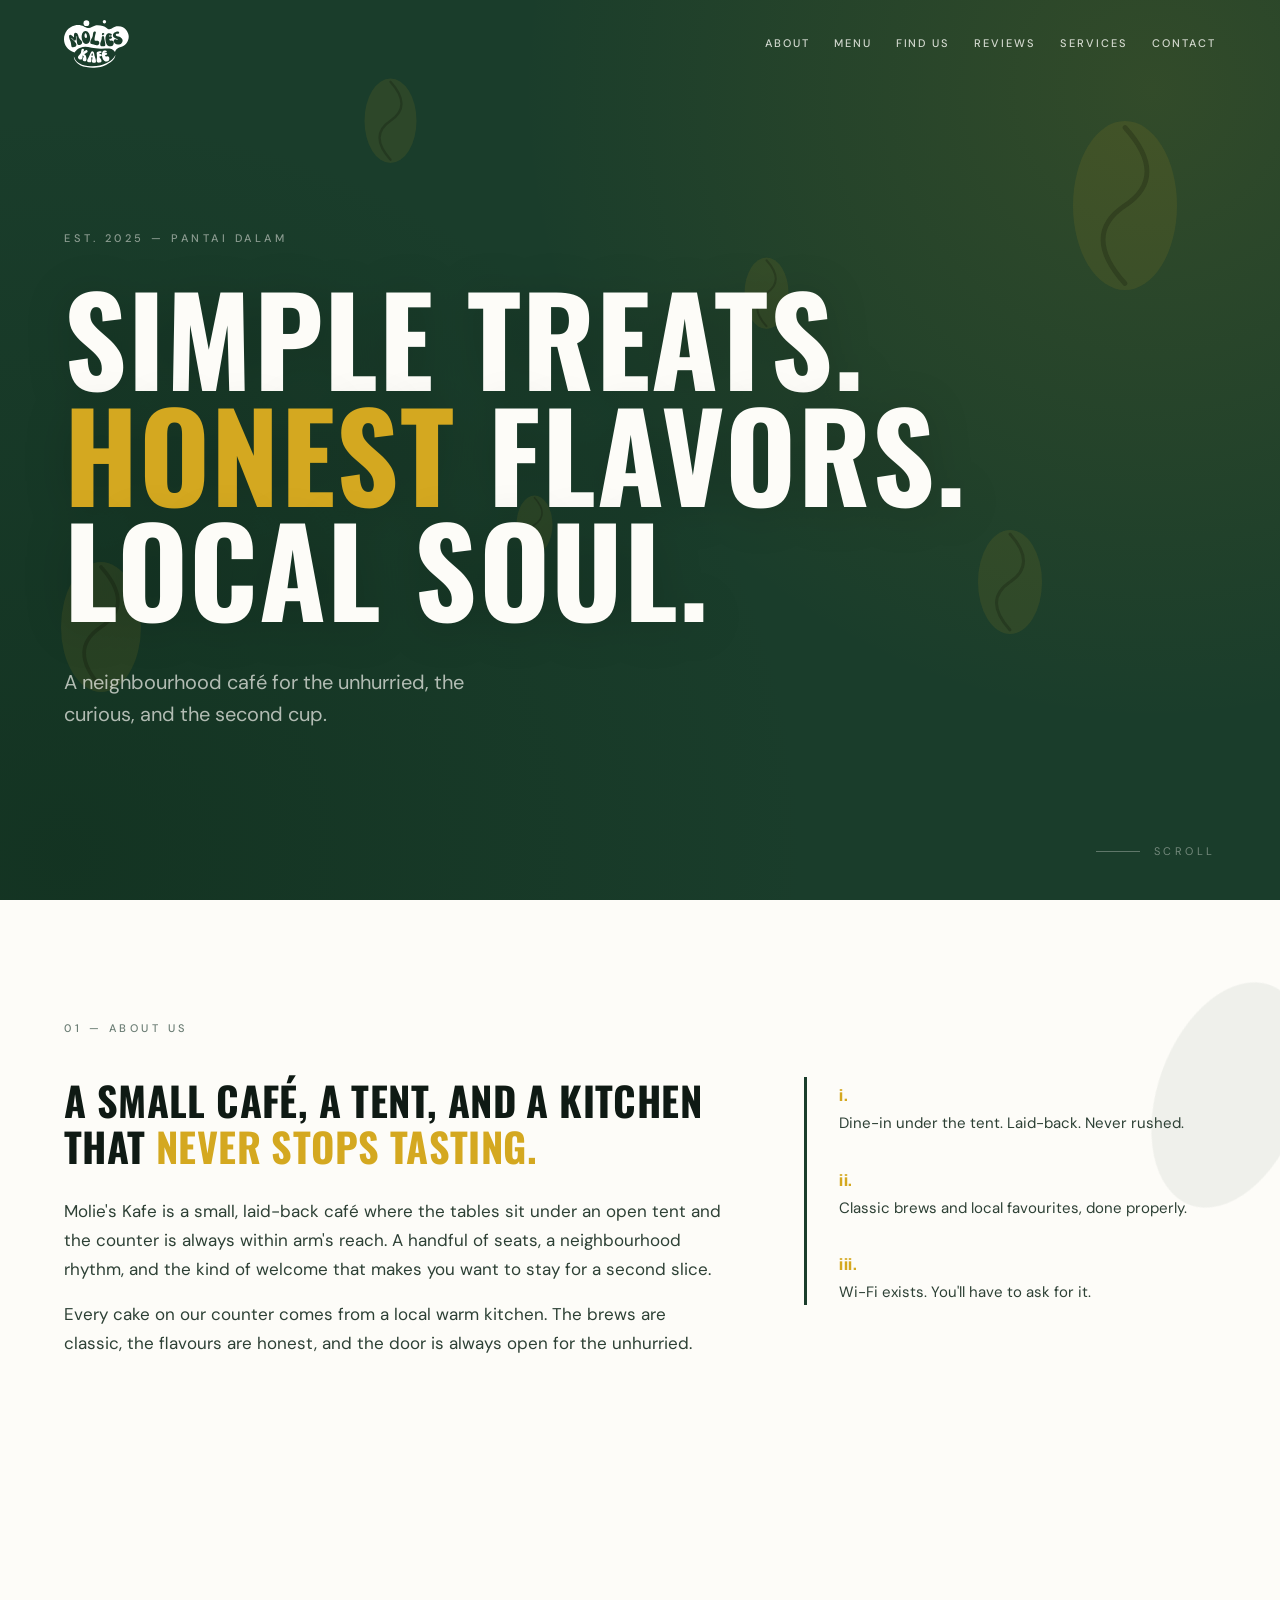
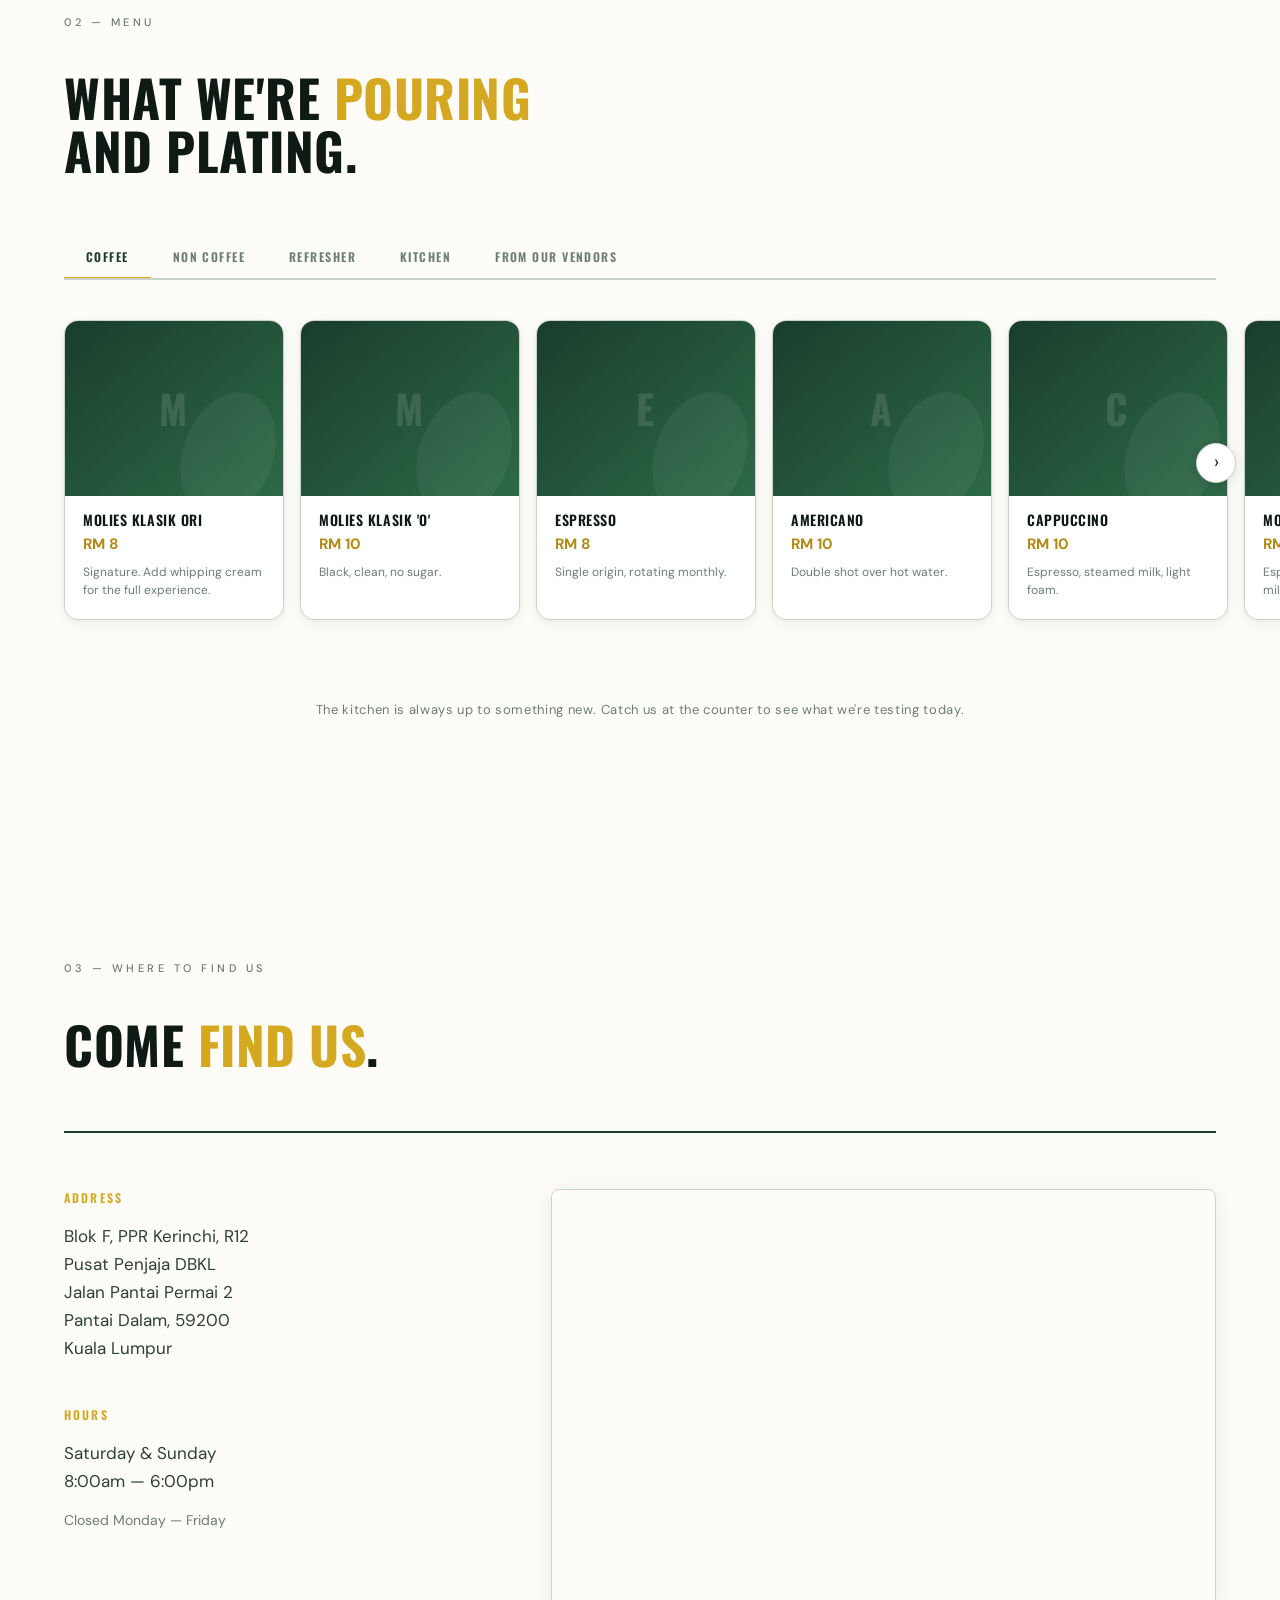
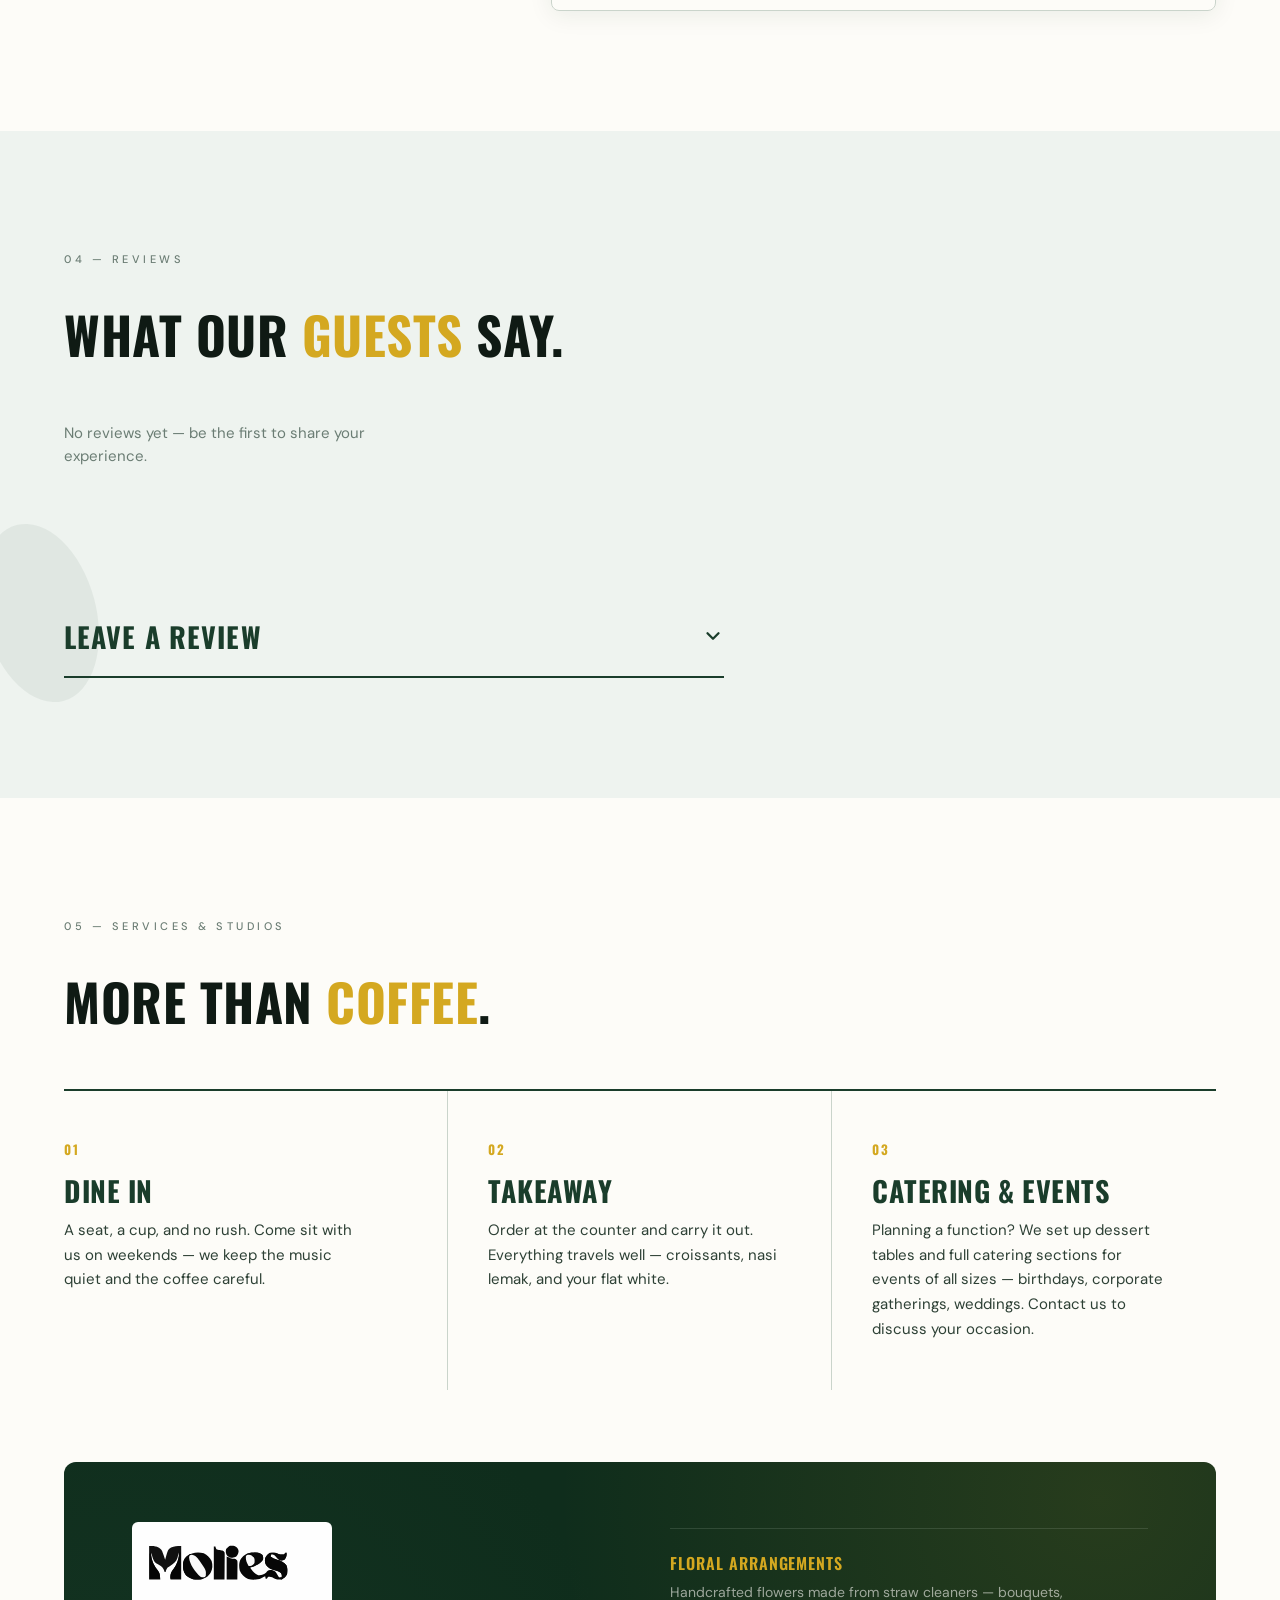
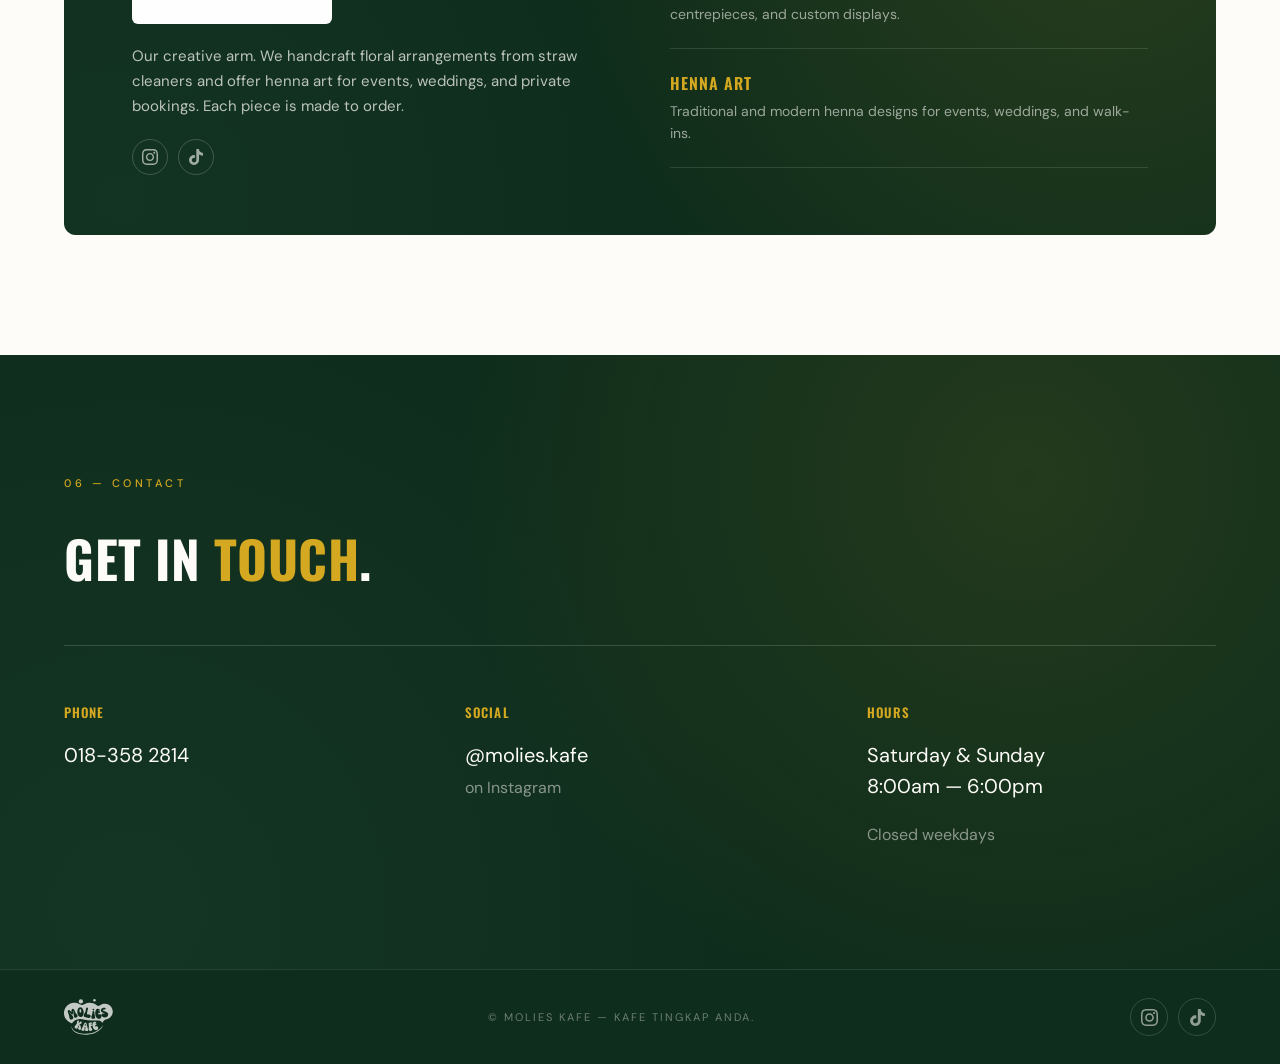
==== commit 4ee2ef89: "fix: copywriting tweak" ====
--- a/index.html
+++ b/index.html
@@ -93,7 +93,7 @@
     <div class="menu-tabs" id="menuTabs" role="tablist"></div>
     <div class="menu-panels" id="menuPanels"></div>
 
-    <p class="menu-note" data-animate>All prices in MYR. Menu updates as R&amp;D keeps tasting. Ask the counter for today's specials.</p>
+    <p class="menu-note" data-animate>The kitchen is always up to something new. Catch us at the counter to see what we're testing today.</p>
   </section>
 
   <!-- ============ WHERE TO FIND US ============ -->
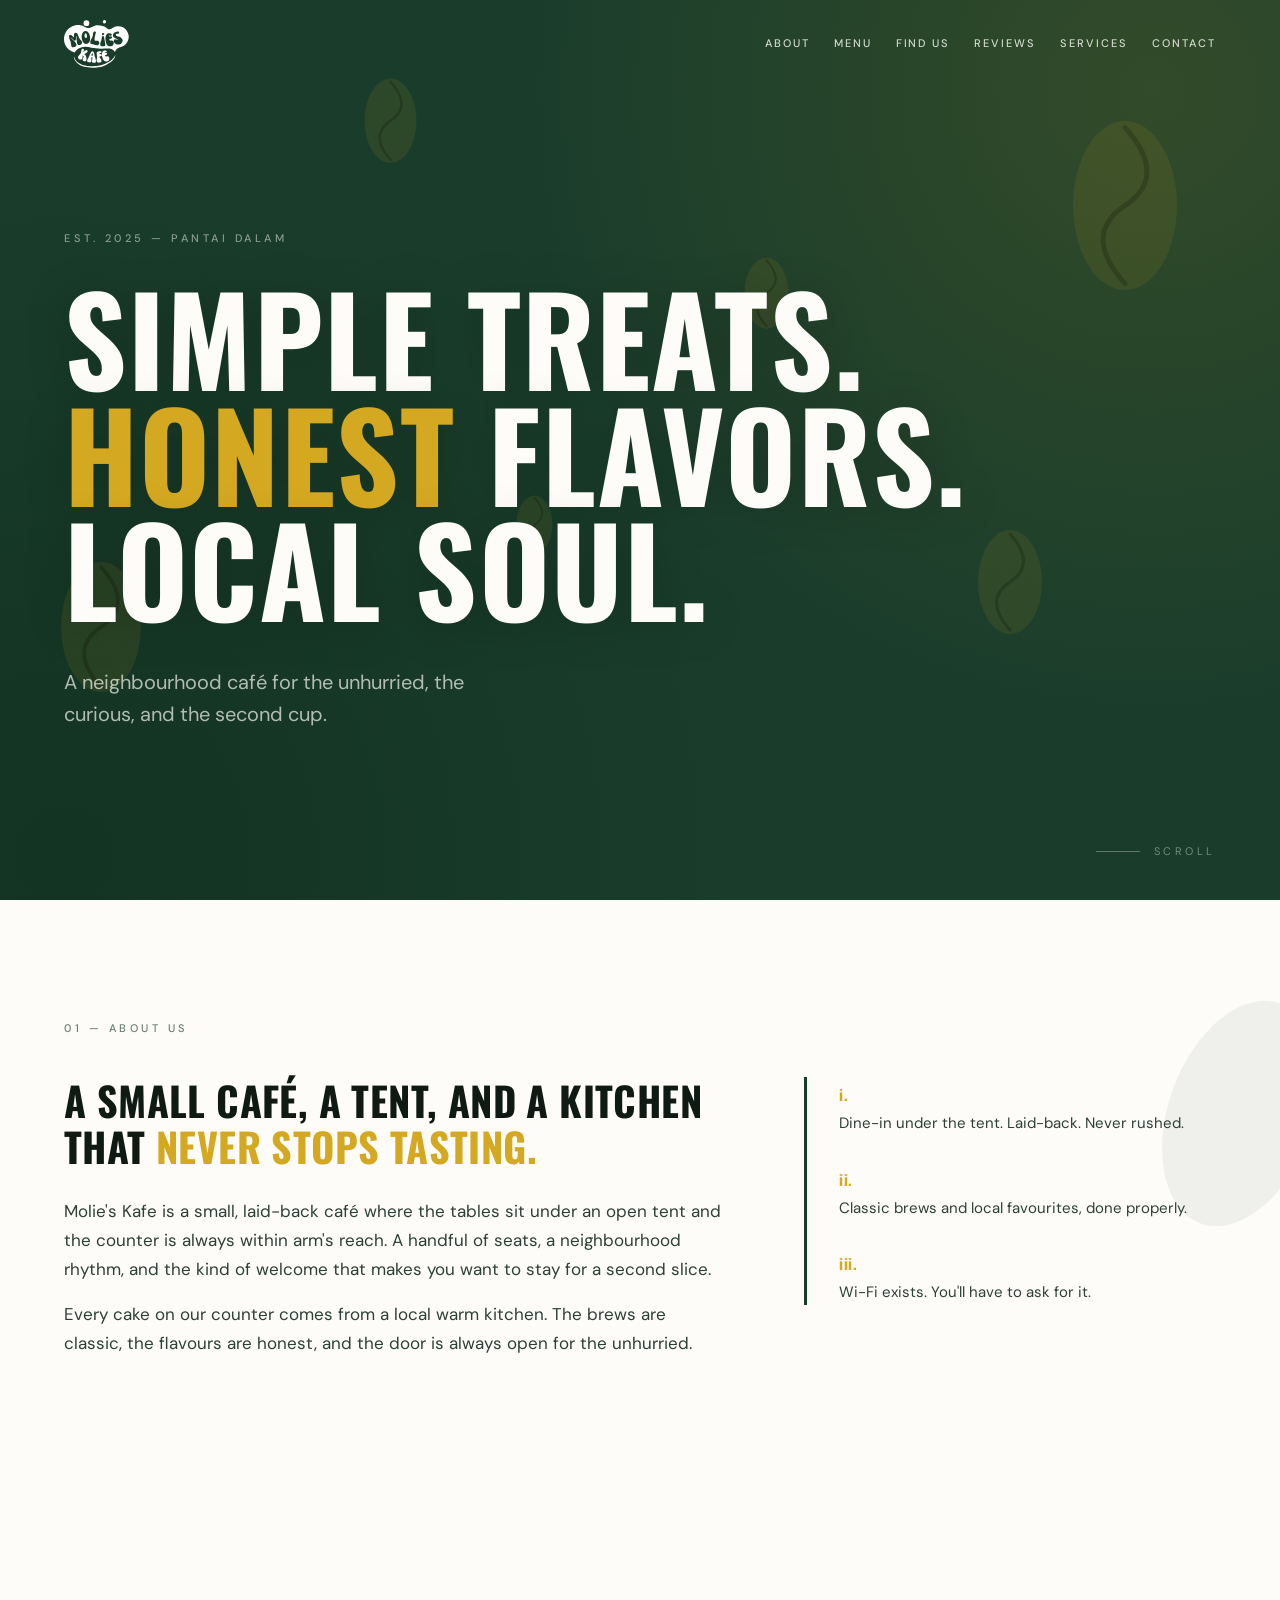
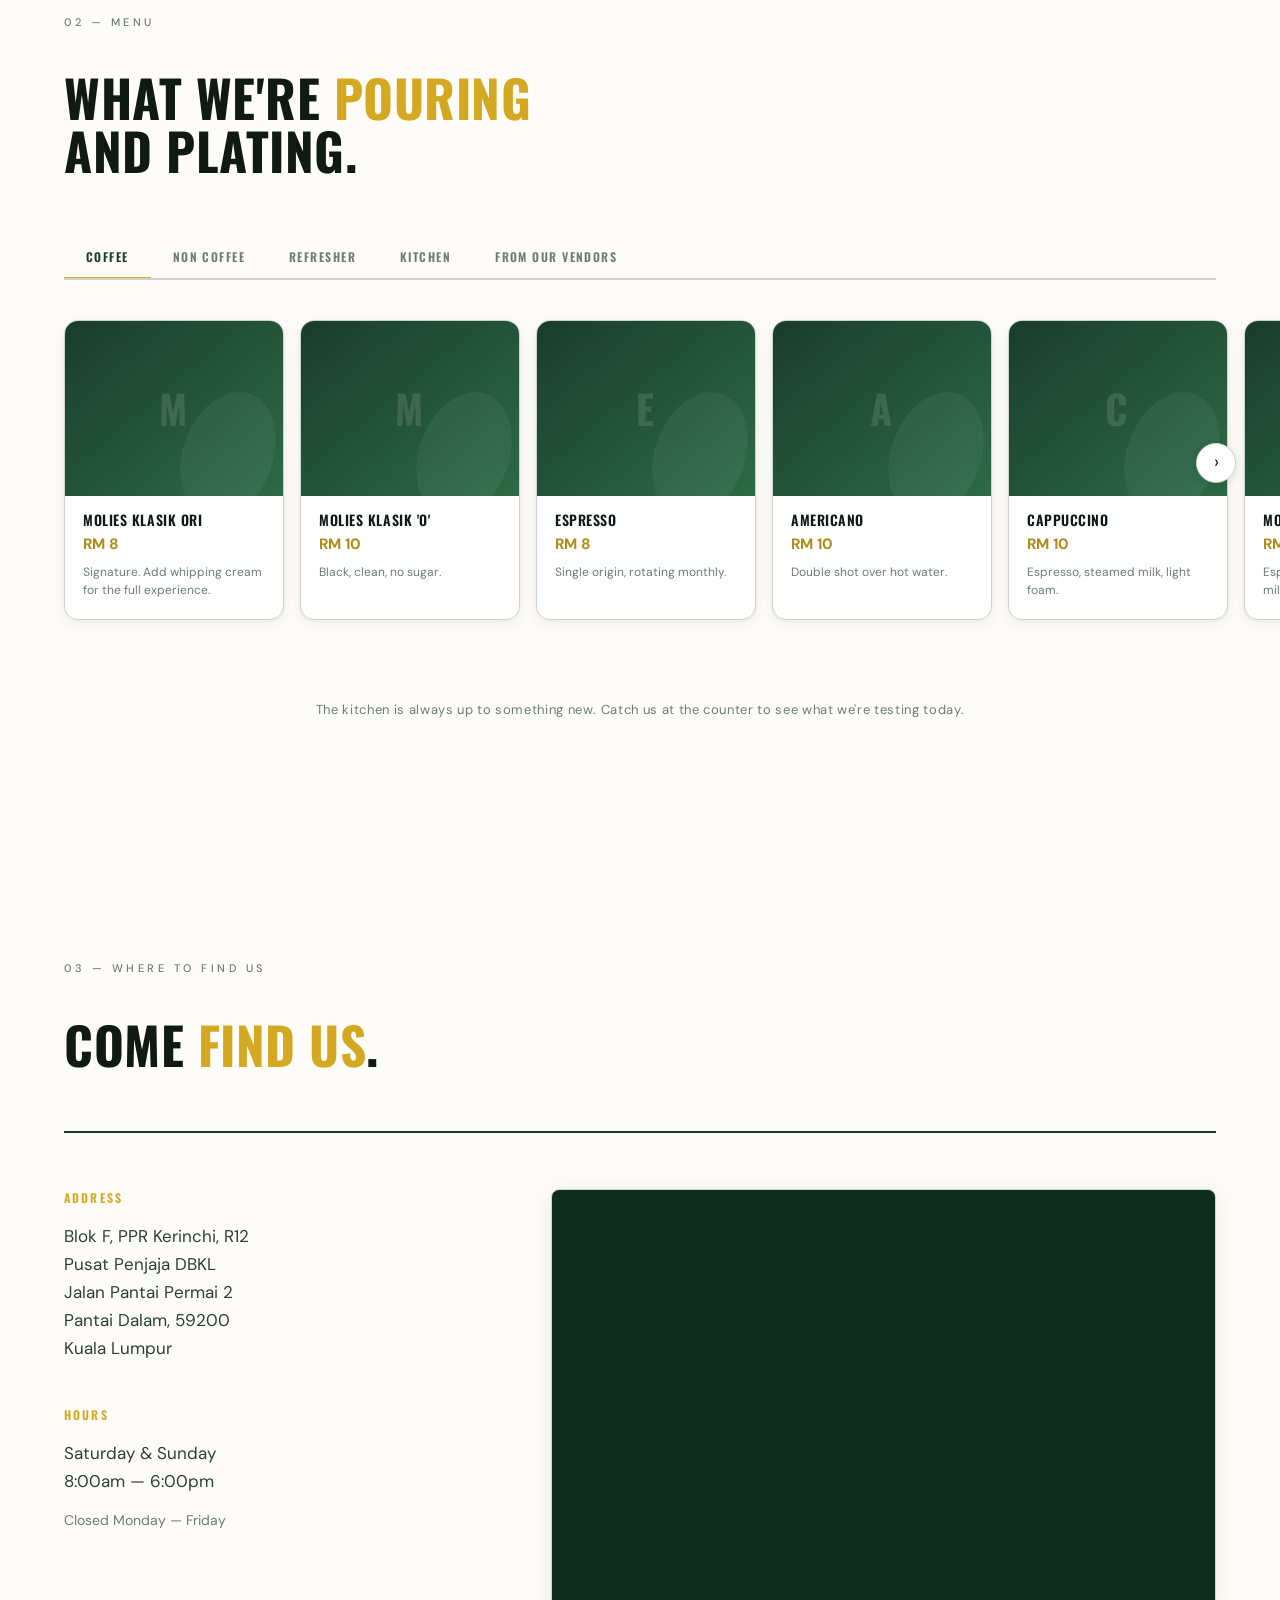
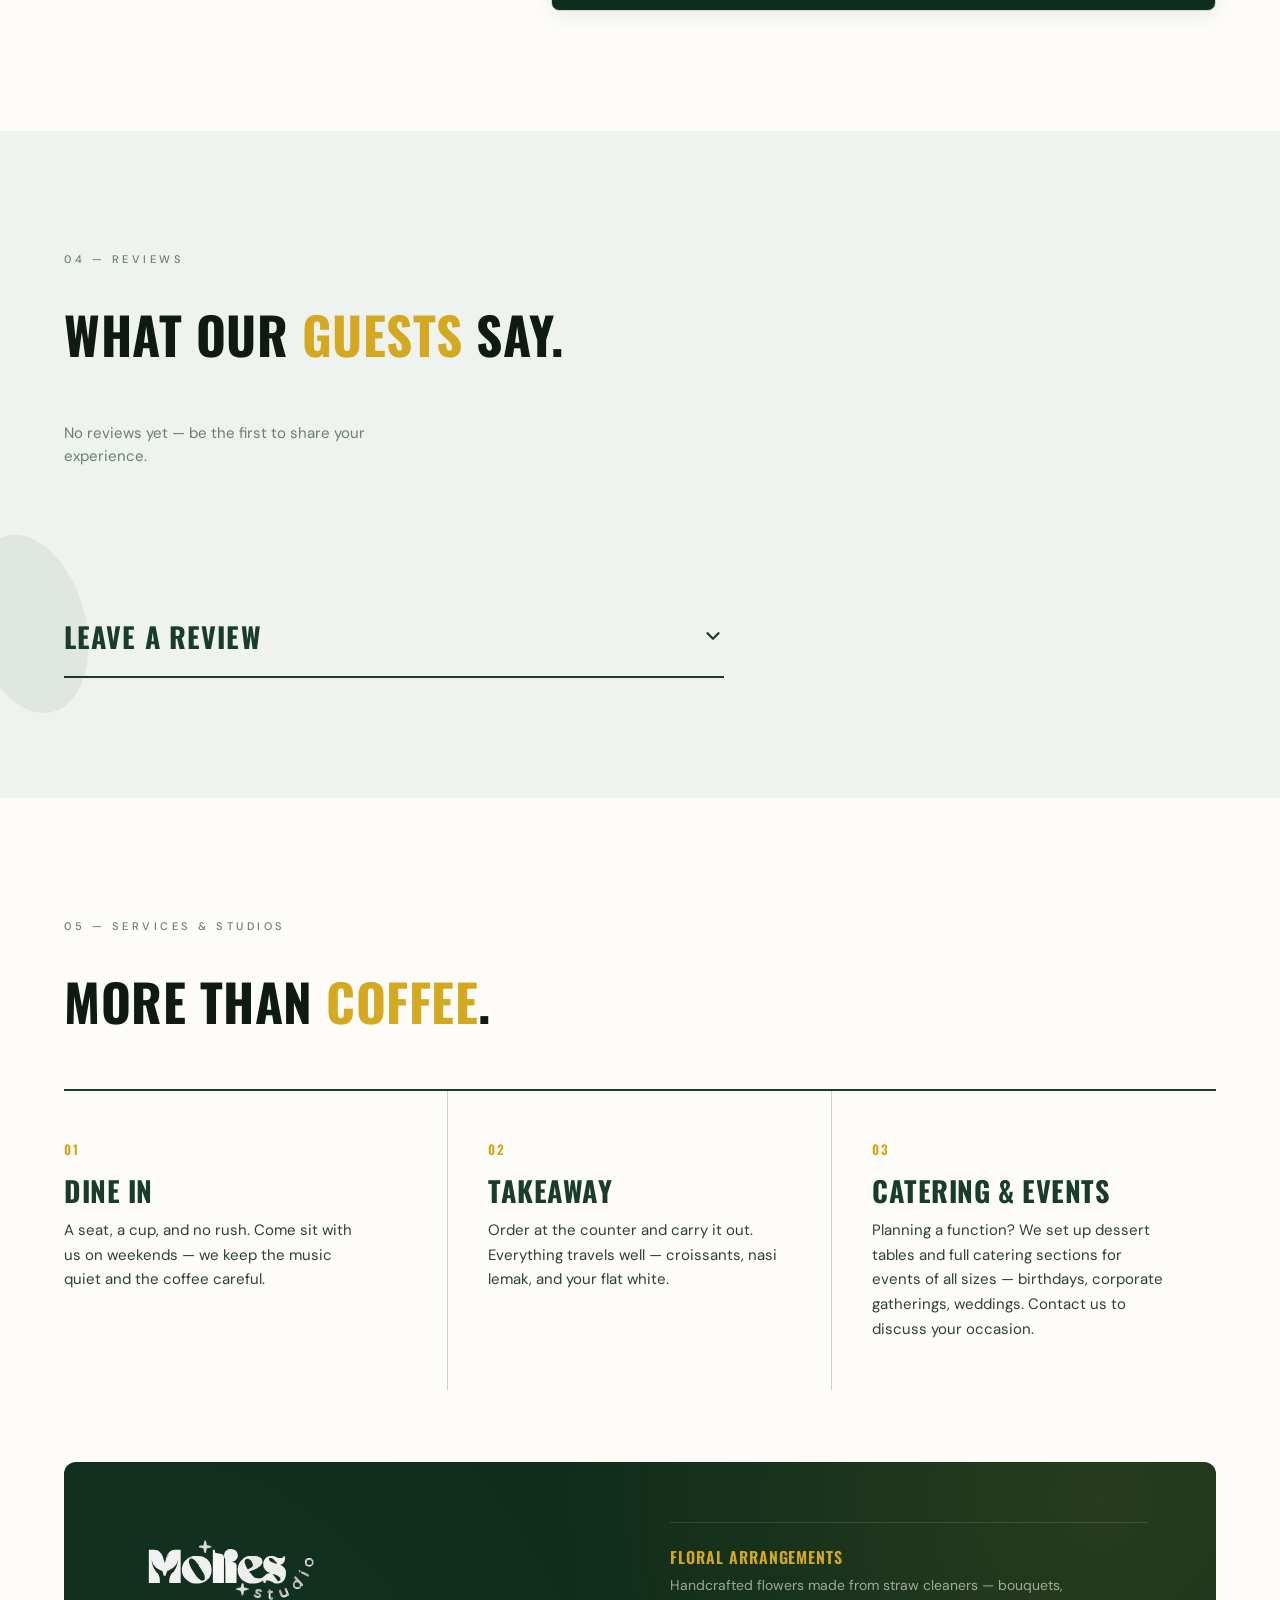
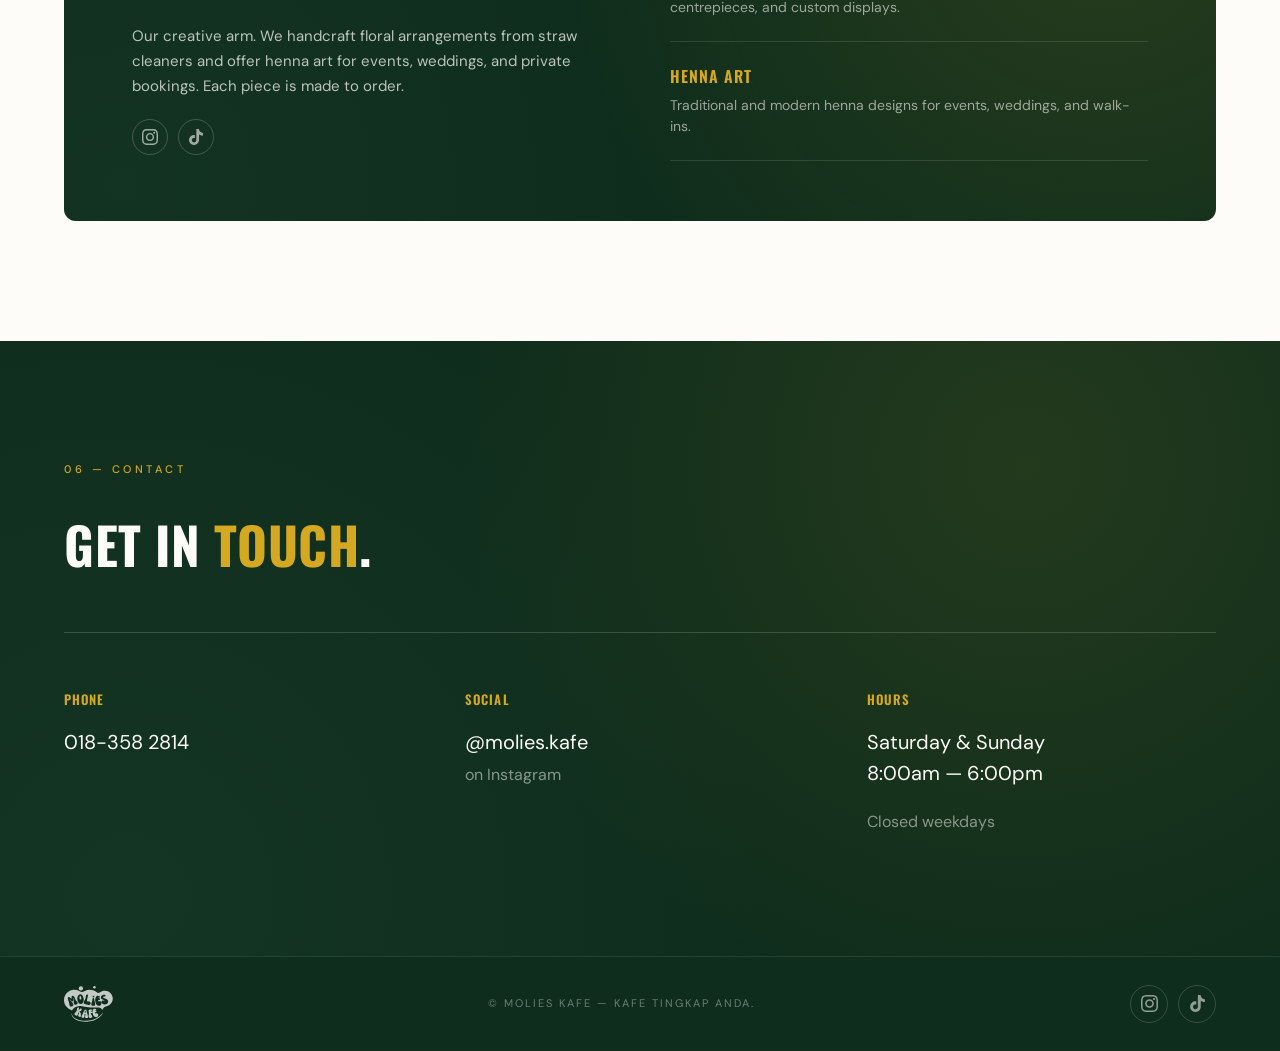
==== commit d44fbb1f: "add: firebase integration" ====
--- a/index.html
+++ b/index.html
@@ -238,6 +238,9 @@
     <div class="footer-social" id="footerSocial"></div>
   </footer>
 
+  <!-- Firebase SDK (cross-device data sync) -->
+  <script src="https://www.gstatic.com/firebasejs/10.12.0/firebase-app-compat.js"></script>
+  <script src="https://www.gstatic.com/firebasejs/10.12.0/firebase-firestore-compat.js"></script>
   <script src="js/menu-data.js"></script>
   <script src="js/main.js"></script>
 </body>
--- a/css/main.css
+++ b/css/main.css
@@ -25,7 +25,10 @@
   --ease:      cubic-bezier(0.4, 0, 0.2, 1);
 }
 
-html { scroll-behavior: smooth; }
+html {
+  scroll-behavior: smooth;
+  overflow-x: hidden; /* Safari requires this on html, not just body */
+}
 
 body {
   background: var(--bg);
@@ -37,6 +40,13 @@
   -webkit-font-smoothing: antialiased;
   text-rendering: optimizeLegibility;
   overflow-x: hidden;
+  width: 100%;
+  max-width: 100%;
+}
+
+/* Remove tap highlight on all interactive elements (iOS Safari) */
+a, button, label, input, select, textarea {
+  -webkit-tap-highlight-color: transparent;
 }
 
 ::selection { background: var(--accent); color: var(--green-dark); }
@@ -133,6 +143,7 @@
   background: var(--green);
   overflow: hidden;
   min-height: 100vh;
+  min-height: 100svh; /* iOS Safari: excludes browser chrome */
 }
 .hero::before {
   content: '';
@@ -173,6 +184,7 @@
   flex-direction: column;
   justify-content: center;
   min-height: 100vh;
+  min-height: 100svh;
 }
 
 .hero-meta {
@@ -239,6 +251,7 @@
   max-width: var(--container);
   margin: 0 auto;
   padding: 120px var(--gutter);
+  overflow-x: clip; /* prevent bean decorations from causing horizontal scroll */
 }
 
 .section-label {
@@ -267,8 +280,8 @@
   position: absolute;
   pointer-events: none;
 }
-.section-bean--about   { width: 180px; top: 60px;    right: -40px;  color: var(--green); opacity: 0.06; transform: rotate(20deg); }
-.section-bean--reviews { width: 140px; bottom: 80px; left: -30px;   color: var(--green); opacity: 0.06; transform: rotate(-15deg); }
+.section-bean--about   { width: 180px; top: 60px;    right: 0;      color: var(--green); opacity: 0.06; transform: rotate(20deg) translateX(30%); overflow: hidden; }
+.section-bean--reviews { width: 140px; bottom: 80px; left: 0;       color: var(--green); opacity: 0.06; transform: rotate(-15deg) translateX(-30%); }
 
 /* =========================================================
    ABOUT
@@ -305,7 +318,7 @@
 /* =========================================================
    MENU — TABS + HORIZONTAL SCROLL CARDS
    ========================================================= */
-.menu-section { overflow: visible; }
+.menu-section { overflow-x: clip; } /* clip lets scroll still work vertically */
 
 .menu-tabs {
   display: flex;
@@ -564,7 +577,7 @@
   border-radius: 7px;
   background: #fff;
   color: var(--ink);
-  font-size: 15px;
+  font-size: 16px; /* ≥16px prevents iOS Safari auto-zoom on focus */
   outline: none;
   transition: border-color 0.2s var(--ease), box-shadow 0.2s var(--ease);
   resize: vertical;
@@ -698,9 +711,11 @@
   display: block;
   width: 200px;
   height: auto;
-  border-radius: 6px;
   margin-bottom: 20px;
   background: transparent;
+  /* Safari: force SVG <img> to render without white canvas */
+  -webkit-backface-visibility: hidden;
+  image-rendering: -webkit-optimize-contrast;
 }
 
 /* Studios social icons row */
@@ -837,7 +852,7 @@
     display: none;
     position: fixed;
     top: 0; right: 0;
-    height: 100vh; width: 78%; max-width: 320px;
+    height: 100vh; height: 100svh; width: 78%; max-width: 320px;
     background: var(--green);
     flex-direction: column;
     padding: 100px 36px;
@@ -882,4 +897,45 @@
   .contact-block p { font-size: 18px; }
 
   .footer { flex-direction: column; gap: 16px; text-align: center; }
-}
+
+  /* Prevent hover effects from sticking on touch devices */
+  .menu-card:hover     { transform: none; box-shadow: 0 1px 4px rgba(0,0,0,.05), 0 4px 16px rgba(15,45,28,.06); }
+  .review-card:hover   { transform: none; border-left-color: transparent; }
+  .studios-cta:hover   { background: transparent; border-color: rgba(212,168,32,.5); color: var(--accent); }
+  .social-link:hover   { transform: none; }
+}
+
+/* =========================================================
+   CROSS-PLATFORM / SAFARI GUARDS
+   ========================================================= */
+
+/* Prevent mobile Safari bounce scroll from showing overflow content */
+body {
+  overscroll-behavior-x: none;
+}
+
+/* iOS: prevent callout on long-press of interactive elements */
+a, button, img { -webkit-touch-callout: none; }
+/* Allow text selection callout for text content */
+p, h1, h2, h3, h4, span { -webkit-touch-callout: default; }
+
+/* Prevent iOS Safari from rendering inline SVGs / <img src=".svg"> with white canvas */
+img[src$=".svg"] {
+  background: transparent;
+}
+
+/* Iframe (Google Maps): remove white border flash on iOS */
+iframe {
+  background: var(--green-dark);
+}
+
+/* Star rating: prevent Safari from compressing flex row-reverse stars */
+.star-input { -webkit-flex-direction: row-reverse; }
+
+/* Smooth scrolling disabled for users who prefer reduced motion */
+@media (prefers-reduced-motion: reduce) {
+  html { scroll-behavior: auto; }
+  [data-animate] { transition: none; opacity: 1; transform: none; }
+  .hero-cue, .cue-line { animation: none; }
+  .review-collapse { transition: none; }
+}
